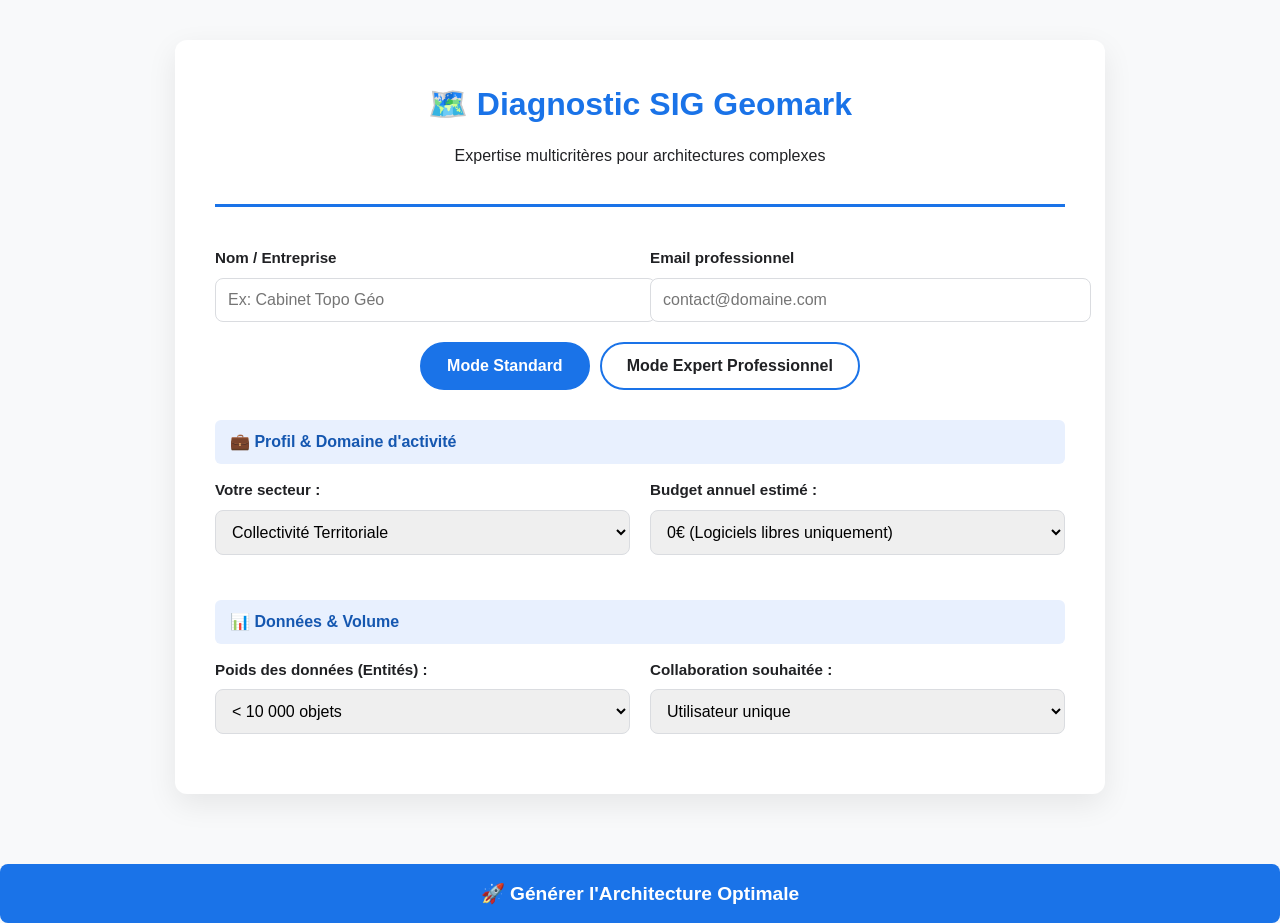
==== index.html @ 730ef2a9 "Refactor imagerie selection fields in index.html" ====
<!DOCTYPE html>
<html lang="fr">
<head>
    <meta charset="UTF-8">
    <meta name="viewport" content="width=device-width, initial-scale=1.0">
    <title>Configurateur SIG Expert — GeomarkSIG</title>
    <style>
        :root {
            --primary: #1a73e8; --primary-dark: #1557b0;
            --secondary: #f39c12; --bg: #f8f9fa;
            --text: #202124; --border: #dadce0;
        }
        body { font-family: 'Segoe UI', Tahoma, sans-serif; background: var(--bg); color: var(--text); line-height: 1.5; margin: 0; }
        .container { max-width: 850px; margin: 40px auto; background: white; padding: 40px; border-radius: 12px; box-shadow: 0 10px 30px rgba(0,0,0,0.08); }
        
        .header { text-align: center; margin-bottom: 40px; border-bottom: 3px solid var(--primary); padding-bottom: 20px; }
        .header h1 { margin: 0; color: var(--primary); font-size: 2rem; }
        
        .section-title { background: #e8f0fe; padding: 10px 15px; border-radius: 6px; color: var(--primary-dark); font-weight: bold; margin: 25px 0 15px 0; display: flex; align-items: center; }
        
        .grid { display: grid; grid-template-columns: 1fr 1fr; gap: 20px; }
        @media (max-width: 600px) { .grid { grid-template-columns: 1fr; } }
        
        .field { margin-bottom: 20px; }
        label { display: block; font-weight: 600; margin-bottom: 8px; font-size: 0.95rem; }
        select, input { width: 100%; padding: 12px; border: 1.5px solid var(--border); border-radius: 8px; font-size: 1rem; transition: border 0.3s; }
        select:focus, input:focus { border-color: var(--primary); outline: none; }
        
        .mode-toggle { display: flex; justify-content: center; gap: 10px; margin-bottom: 30px; }
        .btn-mode { padding: 10px 25px; border: 2px solid var(--primary); border-radius: 30px; cursor: pointer; font-weight: bold; transition: 0.3s; }
        .btn-mode.active { background: var(--primary); color: white; }
        
        .expert-only { display: none; border-left: 4px solid var(--secondary); padding-left: 20px; }
        .expert-only.visible { display: block; animation: fadeIn 0.5s; }
        
        @keyframes fadeIn { from { opacity: 0; transform: translateY(10px); } to { opacity: 1; transform: translateY(0); } }
        
        .btn-submit { width: 100%; padding: 18px; background: var(--primary); color: white; border: none; border-radius: 8px; font-size: 1.2rem; font-weight: bold; cursor: pointer; margin-top: 30px; transition: 0.3s; }
        .btn-submit:hover { background: var(--primary-dark); transform: scale(1.01); }
        
        .help-text { font-size: 0.8rem; color: #70757a; margin-top: 4px; }
    </style>
</head>
<body>

<div class="container">
    <div class="header">
        <h1>🗺️ Diagnostic SIG Geomark</h1>
        <p>Expertise multicritères pour architectures complexes</p>
    </div>

    <form action="resultats.html" method="GET">
        <div class="grid">
            <div class="field">
                <label>Nom / Entreprise</label>
                <input type="text" name="identite" placeholder="Ex: Cabinet Topo Géo" required>
            </div>
            <div class="field">
                <label>Email professionnel</label>
                <input type="email" name="email" placeholder="contact@domaine.com" required>
            </div>
        </div>

        <div class="mode-toggle">
            <div id="btnSimple" class="btn-mode active" onclick="toggleMode('simple')">Mode Standard</div>
            <div id="btnExpert" class="btn-mode" onclick="toggleMode('expert')">Mode Expert Professionnel</div>
        </div>
        <input type="hidden" name="mode" id="inputMode" value="simple">

        <div class="section-title">💼 Profil & Domaine d'activité</div>
        <div class="grid">
            <div class="field">
                <label>Votre secteur :</label>
                <select name="secteur">
                    <option value="collectivite">Collectivité Territoriale</option>
                    <option value="geometre">Géomètre / Topographe </option>
                    <option value="bet">Bureau d'études Environnement / VRD</option>
                    <option value="ong">Humanitaire / Santé / ONG</option>
                    <option value="energie">Énergie / Réseaux</option>
                    <option value="ne_sait_pas">Étudiant / Autre</option>
                </select>
            </div>
            <div class="field">
                <label>Budget annuel estimé :</label>
                <select name="budget">
                    <option value="zero">0€ (Logiciels libres uniquement)</option>
                    <option value="starter_free">Starter (50€ - 500€)</option>
                    <option value="inter_pro">Intermédiaire (1000€ - 5000€)</option>
                    <option value="entreprise">Entreprise / Grand Compte (+10k€)</option>
                </select>
            </div>
        </div>

        <div class="section-title">📊 Données & Volume</div>
        <div class="grid">
            <div class="field">
                <label>Poids des données (Entités) :</label>
                <select name="volume">
                    <option value="leger">< 10 000 objets</option>
                    <option value="moyen">10 000 à 500 000 objets</option>
                    <option value="lourd">Big Data (+ 1 million / LIDAR / Rasters)</option>
                </select>
            </div>
            <div class="field">
                <label>Collaboration souhaitée :</label>
                <select name="collaboration">
                    <option value="solo">Utilisateur unique</option>
                    <option value="multi_2_5">Petite équipe (2-5 éditeurs)</option>
                    <option value="multi_10">Déploiement large (+10 éditeurs simultanés)</option>
                </select>
            </div>
        </div>

        <div id="expertContent" class="expert-only">
            <div class="section-title">⚡ Architecture & Souveraineté (Avancé)</div>
            <div class="grid">
                <div class="field">
                    <label>Architecture SI existante :</label>
                    <select name="si_existant">
                        <option value="aucun">Aucun (On part de zéro)</option>
                        <option value="azure">Cloud Microsoft Azure</option>
                        <option value="aws">Amazon Web Services (AWS)</option>
                        <option value="google">Google Cloud Platform</option>
                        <option value="on_premise">Serveurs Physiques Internes</option>
                    </select>
                </div>
                <div class="field">
                    <label>Exigence Souveraineté :</label>
                    <select name="souverainete">
                        <option value="faible">Standard (Hébergement mondial OK)</option>
                        <option value="haute">Haute (Hébergement France / Europe requis)</option>
                        <option value="critique">Critique (Intranet / Air-gapped)</option>
                    </select>
                </div>
                <div class="field">
                    <label>Diffusion Web souhaitée :</label>
                    <select name="diffusion">
                        <option value="simple">Carte simple </option>
                        <option value="pro_lizmap">Portail Métier complet </option>
                        <option value="esri_builder">Esri Experience Builder / Dashboards</option>
                        <option value="bi_spatial">BI Spatiale </option>
                    </select>
                </div>
                <div class="field">
                    <label>Système de Projection (CRS) :</label>
                    <select name="crs">
                        <option value="wgs84">WGS 84 (Mondial / Web)</option>
                        <option value="lambert93">Lambert 93 (France Métropole)</option>
                        <option value="autre">Autre spécifique</option>
                    </select>
                </div>
            </div>
            <div class="section-title">🛰️ Acquisition Terrain & Imagerie</div>
            <div class="grid">
                <div class="field">
    <label>Source des fonds de plan & imagerie :</label>
    <select name="imagerie">
        <option value="gratuit_local">Gratuit / Local (OSM, image satellite - Non mis à jour)</option>
        <option value="payant_mensuel">Abonnement Mensuel (Flux Premium, Sentinel-2 frais, Planet)</option>
        <option value="achat_precision">Achat Plan de Précision (Cadastre vectoriel, dalles Ortho HD 5cm)</option>
        <option value="drone">Imagerie Drone/Aérienne (Saisie sur mesure, très haute résolution)</option>
    </select>
</div>
                </div>
                <div class="field">
                    <label>Outil de saisie mobile :</label>
                    <select name="terrain">
                        <option value="non">Pas de besoin terrain</option>
                        <option value="kobo">Formulaires socio/éco (KoboCollect)</option>
                        <option value="qfield">SIG Pro Déconnecté (QField)</option>
                        <option value="fieldmaps">Solution Esri (Field Maps)</option>
                    </select>
                </div>
            </div>
        </div>

        <button type="submit" class="btn-submit">🚀 Générer l'Architecture Optimale</button>
    </form>
</div>

<script>
    function toggleMode(mode) {
        const expertContent = document.getElementById('expertContent');
        const inputMode = document.getElementById('inputMode');
        const btnS = document.getElementById('btnSimple');
        const btnE = document.getElementById('btnExpert');

        if (mode === 'expert') {
            expertContent.classList.add('visible');
            inputMode.value = 'expert';
            btnE.classList.add('active');
            btnS.classList.remove('active');
        } else {
            expertContent.classList.remove('visible');
            inputMode.value = 'simple';
            btnS.classList.add('active');
            btnE.classList.remove('active');
        }
    }
</script>
</body>
</html>
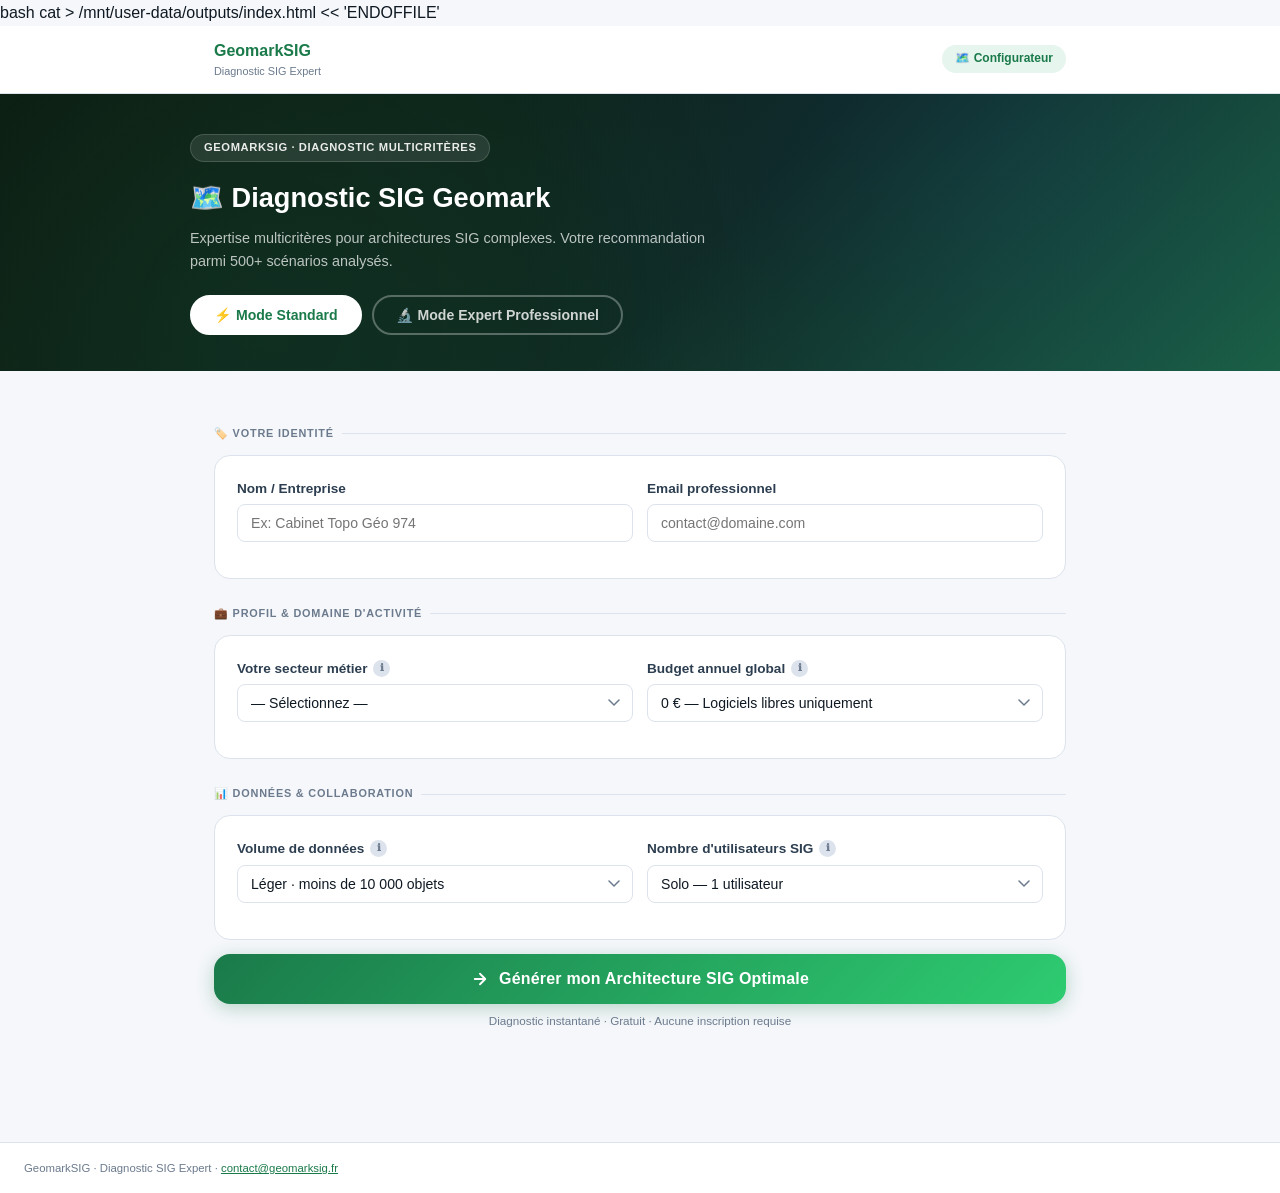
==== commit 0991a5e6: "Add files via upload" ====
--- a/index.html
+++ b/index.html
@@ -1,202 +1,397 @@
-<!DOCTYPE html>
-<html lang="fr">
-<head>
-    <meta charset="UTF-8">
-    <meta name="viewport" content="width=device-width, initial-scale=1.0">
-    <title>Configurateur SIG Expert — GeomarkSIG</title>
-    <style>
-        :root {
-            --primary: #1a73e8; --primary-dark: #1557b0;
-            --secondary: #f39c12; --bg: #f8f9fa;
-            --text: #202124; --border: #dadce0;
-        }
-        body { font-family: 'Segoe UI', Tahoma, sans-serif; background: var(--bg); color: var(--text); line-height: 1.5; margin: 0; }
-        .container { max-width: 850px; margin: 40px auto; background: white; padding: 40px; border-radius: 12px; box-shadow: 0 10px 30px rgba(0,0,0,0.08); }
-        
-        .header { text-align: center; margin-bottom: 40px; border-bottom: 3px solid var(--primary); padding-bottom: 20px; }
-        .header h1 { margin: 0; color: var(--primary); font-size: 2rem; }
-        
-        .section-title { background: #e8f0fe; padding: 10px 15px; border-radius: 6px; color: var(--primary-dark); font-weight: bold; margin: 25px 0 15px 0; display: flex; align-items: center; }
-        
-        .grid { display: grid; grid-template-columns: 1fr 1fr; gap: 20px; }
-        @media (max-width: 600px) { .grid { grid-template-columns: 1fr; } }
-        
-        .field { margin-bottom: 20px; }
-        label { display: block; font-weight: 600; margin-bottom: 8px; font-size: 0.95rem; }
-        select, input { width: 100%; padding: 12px; border: 1.5px solid var(--border); border-radius: 8px; font-size: 1rem; transition: border 0.3s; }
-        select:focus, input:focus { border-color: var(--primary); outline: none; }
-        
-        .mode-toggle { display: flex; justify-content: center; gap: 10px; margin-bottom: 30px; }
-        .btn-mode { padding: 10px 25px; border: 2px solid var(--primary); border-radius: 30px; cursor: pointer; font-weight: bold; transition: 0.3s; }
-        .btn-mode.active { background: var(--primary); color: white; }
-        
-        .expert-only { display: none; border-left: 4px solid var(--secondary); padding-left: 20px; }
-        .expert-only.visible { display: block; animation: fadeIn 0.5s; }
-        
-        @keyframes fadeIn { from { opacity: 0; transform: translateY(10px); } to { opacity: 1; transform: translateY(0); } }
-        
-        .btn-submit { width: 100%; padding: 18px; background: var(--primary); color: white; border: none; border-radius: 8px; font-size: 1.2rem; font-weight: bold; cursor: pointer; margin-top: 30px; transition: 0.3s; }
-        .btn-submit:hover { background: var(--primary-dark); transform: scale(1.01); }
-        
-        .help-text { font-size: 0.8rem; color: #70757a; margin-top: 4px; }
-    </style>
-</head>
-<body>
-
-<div class="container">
-    <div class="header">
-        <h1>🗺️ Diagnostic SIG Geomark</h1>
-        <p>Expertise multicritères pour architectures complexes</p>
-    </div>
-
-    <form action="resultats.html" method="GET">
-        <div class="grid">
-            <div class="field">
-                <label>Nom / Entreprise</label>
-                <input type="text" name="identite" placeholder="Ex: Cabinet Topo Géo" required>
-            </div>
-            <div class="field">
-                <label>Email professionnel</label>
-                <input type="email" name="email" placeholder="contact@domaine.com" required>
-            </div>
-        </div>
-
-        <div class="mode-toggle">
-            <div id="btnSimple" class="btn-mode active" onclick="toggleMode('simple')">Mode Standard</div>
-            <div id="btnExpert" class="btn-mode" onclick="toggleMode('expert')">Mode Expert Professionnel</div>
-        </div>
-        <input type="hidden" name="mode" id="inputMode" value="simple">
-
-        <div class="section-title">💼 Profil & Domaine d'activité</div>
-        <div class="grid">
-            <div class="field">
-                <label>Votre secteur :</label>
-                <select name="secteur">
-                    <option value="collectivite">Collectivité Territoriale</option>
-                    <option value="geometre">Géomètre / Topographe </option>
-                    <option value="bet">Bureau d'études Environnement / VRD</option>
-                    <option value="ong">Humanitaire / Santé / ONG</option>
-                    <option value="energie">Énergie / Réseaux</option>
-                    <option value="ne_sait_pas">Étudiant / Autre</option>
-                </select>
-            </div>
-            <div class="field">
-                <label>Budget annuel estimé :</label>
-                <select name="budget">
-                    <option value="zero">0€ (Logiciels libres uniquement)</option>
-                    <option value="starter_free">Starter (50€ - 500€)</option>
-                    <option value="inter_pro">Intermédiaire (1000€ - 5000€)</option>
-                    <option value="entreprise">Entreprise / Grand Compte (+10k€)</option>
-                </select>
-            </div>
-        </div>
-
-        <div class="section-title">📊 Données & Volume</div>
-        <div class="grid">
-            <div class="field">
-                <label>Poids des données (Entités) :</label>
-                <select name="volume">
-                    <option value="leger">< 10 000 objets</option>
-                    <option value="moyen">10 000 à 500 000 objets</option>
-                    <option value="lourd">Big Data (+ 1 million / LIDAR / Rasters)</option>
-                </select>
-            </div>
-            <div class="field">
-                <label>Collaboration souhaitée :</label>
-                <select name="collaboration">
-                    <option value="solo">Utilisateur unique</option>
-                    <option value="multi_2_5">Petite équipe (2-5 éditeurs)</option>
-                    <option value="multi_10">Déploiement large (+10 éditeurs simultanés)</option>
-                </select>
-            </div>
-        </div>
-
-        <div id="expertContent" class="expert-only">
-            <div class="section-title">⚡ Architecture & Souveraineté (Avancé)</div>
-            <div class="grid">
-                <div class="field">
-                    <label>Architecture SI existante :</label>
-                    <select name="si_existant">
-                        <option value="aucun">Aucun (On part de zéro)</option>
-                        <option value="azure">Cloud Microsoft Azure</option>
-                        <option value="aws">Amazon Web Services (AWS)</option>
-                        <option value="google">Google Cloud Platform</option>
-                        <option value="on_premise">Serveurs Physiques Internes</option>
-                    </select>
-                </div>
-                <div class="field">
-                    <label>Exigence Souveraineté :</label>
-                    <select name="souverainete">
-                        <option value="faible">Standard (Hébergement mondial OK)</option>
-                        <option value="haute">Haute (Hébergement France / Europe requis)</option>
-                        <option value="critique">Critique (Intranet / Air-gapped)</option>
-                    </select>
-                </div>
-                <div class="field">
-                    <label>Diffusion Web souhaitée :</label>
-                    <select name="diffusion">
-                        <option value="simple">Carte simple </option>
-                        <option value="pro_lizmap">Portail Métier complet </option>
-                        <option value="esri_builder">Esri Experience Builder / Dashboards</option>
-                        <option value="bi_spatial">BI Spatiale </option>
-                    </select>
-                </div>
-                <div class="field">
-                    <label>Système de Projection (CRS) :</label>
-                    <select name="crs">
-                        <option value="wgs84">WGS 84 (Mondial / Web)</option>
-                        <option value="lambert93">Lambert 93 (France Métropole)</option>
-                        <option value="autre">Autre spécifique</option>
-                    </select>
-                </div>
-            </div>
-            <div class="section-title">🛰️ Acquisition Terrain & Imagerie</div>
-            <div class="grid">
-                <div class="field">
-    <label>Source des fonds de plan & imagerie :</label>
-    <select name="imagerie">
-        <option value="gratuit_local">Gratuit / Local (OSM, image satellite - Non mis à jour)</option>
-        <option value="payant_mensuel">Abonnement Mensuel (Flux Premium, Sentinel-2 frais, Planet)</option>
-        <option value="achat_precision">Achat Plan de Précision (Cadastre vectoriel, dalles Ortho HD 5cm)</option>
-        <option value="drone">Imagerie Drone/Aérienne (Saisie sur mesure, très haute résolution)</option>
-    </select>
-</div>
-                </div>
-                <div class="field">
-                    <label>Outil de saisie mobile :</label>
-                    <select name="terrain">
-                        <option value="non">Pas de besoin terrain</option>
-                        <option value="kobo">Formulaires socio/éco (KoboCollect)</option>
-                        <option value="qfield">SIG Pro Déconnecté (QField)</option>
-                        <option value="fieldmaps">Solution Esri (Field Maps)</option>
-                    </select>
-                </div>
-            </div>
-        </div>
-
-        <button type="submit" class="btn-submit">🚀 Générer l'Architecture Optimale</button>
-    </form>
-</div>
-
-<script>
-    function toggleMode(mode) {
-        const expertContent = document.getElementById('expertContent');
-        const inputMode = document.getElementById('inputMode');
-        const btnS = document.getElementById('btnSimple');
-        const btnE = document.getElementById('btnExpert');
-
-        if (mode === 'expert') {
-            expertContent.classList.add('visible');
-            inputMode.value = 'expert';
-            btnE.classList.add('active');
-            btnS.classList.remove('active');
-        } else {
-            expertContent.classList.remove('visible');
-            inputMode.value = 'simple';
-            btnS.classList.add('active');
-            btnE.classList.remove('active');
-        }
-    }
-</script>
-</body>
-</html>
+bash
+
+cat > /mnt/user-data/outputs/index.html << 'ENDOFFILE'
+<!DOCTYPE html>
+<html lang="fr">
+<head>
+<meta charset="UTF-8">
+<meta name="viewport" content="width=device-width, initial-scale=1.0">
+<title>Diagnostic SIG Expert — GeomarkSIG</title>
+<link href="https://fonts.googleapis.com/css2?family=DM+Sans:opsz,wght@9..40,400;9..40,500;9..40,600;9..40,700&family=DM+Mono:wght@400;500&display=swap" rel="stylesheet">
+<style>
+:root{
+  --ink:#0f1923;--ink2:#2c3e50;--muted:#6b7a8d;--border:#dde3ec;--surface:#f5f7fa;--white:#fff;
+  --green:#1a7a4a;--green-l:#e6f5ee;--green-d:#15643d;
+  --blue:#1a56e8;--blue-l:#e8effd;
+  --amber:#c9720c;--amber-l:#fef3e2;
+  --r:10px;--r2:16px;
+}
+*{box-sizing:border-box;margin:0;padding:0}
+body{font-family:'DM Sans',sans-serif;background:var(--surface);color:var(--ink);line-height:1.6}
+.page-header{background:var(--white);border-bottom:1px solid var(--border);position:sticky;top:0;z-index:200}
+.header-inner{max-width:900px;margin:auto;display:flex;align-items:center;justify-content:space-between;padding:12px 24px}
+.logo-area{display:flex;align-items:center;gap:10px}
+.logo-area img{height:38px;border-radius:6px}
+.logo-text{font-weight:700;font-size:1rem;color:var(--green)}
+.logo-sub{font-size:.68rem;color:var(--muted);display:block}
+.hero{background:linear-gradient(135deg,#0c1a10 0%,#0f2820 55%,#1a6040 100%);color:#fff;padding:40px 24px 36px;position:relative;overflow:hidden}
+.hero::before{content:'';position:absolute;inset:0;background-image:radial-gradient(circle at 20% 80%,rgba(26,122,74,.15) 0%,transparent 50%),radial-gradient(circle at 80% 20%,rgba(26,86,232,.1) 0%,transparent 50%)}
+.hero-inner{max-width:900px;margin:auto;position:relative}
+.hero-tag{display:inline-block;background:rgba(255,255,255,.1);border:1px solid rgba(255,255,255,.15);color:rgba(255,255,255,.9);font-size:.7rem;font-weight:600;letter-spacing:.6px;text-transform:uppercase;padding:4px 13px;border-radius:20px;margin-bottom:14px}
+.hero h1{font-size:1.7rem;font-weight:700;margin-bottom:8px}
+.hero-sub{font-size:.9rem;opacity:.72;max-width:540px;line-height:1.6}
+.mode-row{display:flex;gap:10px;margin-top:22px;flex-wrap:wrap}
+.mode-btn{padding:10px 22px;border-radius:30px;border:2px solid rgba(255,255,255,.3);color:rgba(255,255,255,.8);background:transparent;cursor:pointer;font-size:.88rem;font-weight:600;font-family:'DM Sans',sans-serif;transition:all .2s}
+.mode-btn.active{background:var(--white);color:var(--green);border-color:var(--white)}
+.mode-btn:not(.active):hover{border-color:rgba(255,255,255,.7);color:#fff}
+.wrap{max-width:900px;margin:0 auto;padding:28px 24px 80px}
+.slabel{font-size:.68rem;font-weight:700;text-transform:uppercase;letter-spacing:.8px;color:var(--muted);margin-bottom:12px;margin-top:26px;display:flex;align-items:center;gap:8px}
+.slabel::after{content:'';flex:1;height:1px;background:var(--border)}
+.card{background:var(--white);border:1.5px solid var(--border);border-radius:var(--r2);padding:22px;margin-bottom:14px}
+.card.expert-card{border-color:#f0c070}
+.field{margin-bottom:14px}
+.field:last-child{margin-bottom:0}
+.field label{display:flex;align-items:center;gap:6px;font-size:.85rem;font-weight:600;color:var(--ink2);margin-bottom:5px}
+.field input,.field select{width:100%;padding:10px 13px;border:1.5px solid var(--border);border-radius:8px;font-size:.88rem;color:var(--ink);background:var(--white);transition:border-color .2s;font-family:'DM Sans',sans-serif;appearance:none;-webkit-appearance:none}
+.field select{background-image:url("data:image/svg+xml,%3Csvg xmlns='http://www.w3.org/2000/svg' width='12' height='8'%3E%3Cpath d='M1 1l5 5 5-5' stroke='%236b7a8d' stroke-width='1.5' fill='none' stroke-linecap='round'/%3E%3C/svg%3E");background-repeat:no-repeat;background-position:right 12px center;padding-right:34px}
+.field input:focus,.field select:focus{outline:none;border-color:var(--green);box-shadow:0 0 0 3px rgba(26,122,74,.1)}
+.grid2{display:grid;grid-template-columns:1fr 1fr;gap:14px}
+@media(max-width:600px){.grid2{grid-template-columns:1fr}}
+
+/* Tooltip */
+.tip{display:inline-flex;align-items:center;justify-content:center;width:17px;height:17px;border-radius:50%;background:var(--border);color:var(--muted);font-size:.65rem;font-weight:700;cursor:help;flex-shrink:0;position:relative}
+.tip:hover .tip-box,.tip:focus .tip-box{display:block}
+.tip-box{display:none;position:absolute;left:50%;transform:translateX(-50%);bottom:calc(100% + 8px);background:var(--ink);color:#fff;font-size:.73rem;font-weight:400;line-height:1.5;padding:9px 13px;border-radius:8px;width:250px;z-index:500;white-space:normal;text-align:left;pointer-events:none;box-shadow:0 4px 16px rgba(0,0,0,.25)}
+.tip-box::after{content:'';position:absolute;top:100%;left:50%;transform:translateX(-50%);border:5px solid transparent;border-top-color:var(--ink)}
+
+/* Expert zone */
+.expert-zone{display:none}
+.expert-zone.visible{display:block;animation:fadeIn .35s ease}
+@keyframes fadeIn{from{opacity:0;transform:translateY(8px)}to{opacity:1;transform:translateY(0)}}
+.expert-badge{background:var(--amber-l);border:1px solid #f0c070;border-radius:8px;padding:9px 13px;font-size:.78rem;color:#8a5400;margin-bottom:14px;display:flex;align-items:center;gap:8px;line-height:1.5}
+
+/* Suite hint */
+.suite-hint{display:none;border-radius:8px;padding:9px 13px;font-size:.78rem;margin-top:10px;line-height:1.55}
+.suite-hint.show{display:flex;gap:8px;align-items:flex-start}
+
+/* Terrain note */
+.terrain-note{display:none;background:var(--green-l);border:1px solid #82e0aa;border-radius:8px;padding:8px 12px;font-size:.76rem;color:var(--green);margin-top:8px;line-height:1.5}
+.terrain-note.show{display:block}
+
+/* Submit */
+.btn-submit{width:100%;padding:16px;margin-top:6px;background:linear-gradient(135deg,var(--green) 0%,#2ecc71 100%);color:#fff;border:none;border-radius:var(--r2);font-family:'DM Sans',sans-serif;font-size:1rem;font-weight:700;cursor:pointer;transition:opacity .2s,transform .1s;display:flex;align-items:center;justify-content:center;gap:10px;box-shadow:0 4px 18px rgba(26,122,74,.28);letter-spacing:.2px}
+.btn-submit:hover{opacity:.92}
+.btn-submit:active{transform:scale(.99)}
+.submit-note{text-align:center;font-size:.73rem;color:var(--muted);margin-top:8px}
+.page-footer{border-top:1px solid var(--border);padding:16px 24px;display:flex;align-items:center;justify-content:space-between;flex-wrap:wrap;gap:12px;background:var(--white);margin-top:32px}
+.footer-right img{height:30px;opacity:.5}
+.footer-note{font-size:.71rem;color:var(--muted)}
+@media(max-width:640px){.hero h1{font-size:1.3rem}.mode-row{flex-direction:column}}
+</style>
+</head>
+<body>
+
+<header class="page-header">
+  <div class="header-inner">
+    <div class="logo-area">
+      <img src="img/Gemini_Generated_Image_d7fwz8d7fwz8d7fw.png" alt="GeomarkSIG" onerror="this.style.display='none';document.getElementById('lf').style.display='block'">
+      <div>
+        <span class="logo-text" id="lf" style="display:none">GeomarkSIG</span>
+        <span class="logo-sub">Diagnostic SIG Expert</span>
+      </div>
+    </div>
+    <div style="background:var(--green-l);color:var(--green);padding:4px 13px;border-radius:20px;font-size:.75rem;font-weight:600">🗺️ Configurateur</div>
+  </div>
+</header>
+
+<section class="hero">
+  <div class="hero-inner">
+    <div class="hero-tag">GeomarkSIG · Diagnostic multicritères</div>
+    <h1>🗺️ Diagnostic SIG Geomark</h1>
+    <p class="hero-sub">Expertise multicritères pour architectures SIG complexes. Votre recommandation parmi 500+ scénarios analysés.</p>
+    <div class="mode-row">
+      <button type="button" class="mode-btn active" id="btnSimple" onclick="toggleMode('simple')">⚡ Mode Standard</button>
+      <button type="button" class="mode-btn" id="btnExpert" onclick="toggleMode('expert')">🔬 Mode Expert Professionnel</button>
+    </div>
+  </div>
+</section>
+
+<div class="wrap">
+<form action="resultats.html" method="GET">
+<input type="hidden" name="mode" id="inputMode" value="simple">
+
+<div class="slabel">🏷️ Votre identité</div>
+<div class="card">
+  <div class="grid2">
+    <div class="field">
+      <label>Nom / Entreprise</label>
+      <input type="text" name="identite" placeholder="Ex: Cabinet Topo Géo 974" required>
+    </div>
+    <div class="field">
+      <label>Email professionnel</label>
+      <input type="email" name="email" placeholder="contact@domaine.com">
+    </div>
+  </div>
+</div>
+
+<div class="slabel">💼 Profil & Domaine d'activité</div>
+<div class="card">
+  <div class="grid2">
+    <div class="field">
+      <label>Votre secteur métier
+        <span class="tip" tabindex="0">ℹ<span class="tip-box">Votre domaine oriente directement le logiciel SIG, les formats de données et les outils terrain recommandés. Le secteur "Géomètre" active AutoCAD dans les suggestions.</span></span>
+      </label>
+      <select name="secteur" id="secteurSel" onchange="onSecteurChange()">
+        <option value="">— Sélectionnez —</option>
+        <optgroup label="🏛️ Secteur public">
+          <option value="collectivite">Collectivité Territoriale (mairie, département, région)</option>
+          <option value="etat">État / Établissement public (IGN, ONF, agences)</option>
+        </optgroup>
+        <optgroup label="📐 Géomètre & DAO">
+          <option value="geometre">Géomètre-Expert / Topographe</option>
+          <option value="btp">BTP / Infrastructures / VRD</option>
+        </optgroup>
+        <optgroup label="🌿 Environnement & Agriculture">
+          <option value="bet_env">Bureau d'Études Environnement / Écologie</option>
+          <option value="agriculture">Agriculture / Agronomie / Viticulture</option>
+        </optgroup>
+        <optgroup label="⚡ Énergie & Réseaux">
+          <option value="energie">Énergie / Réseaux (ENEDIS, télécom, eau)</option>
+          <option value="transport">Transport / Mobilité / Logistique</option>
+        </optgroup>
+        <optgroup label="🏢 Secteur privé">
+          <option value="bet">Bureau d'Études Technique / Conseil</option>
+          <option value="immobilier">Immobilier / Foncier / Promotion</option>
+          <option value="geomarketing">Géomarketing / Commerce / Retail</option>
+        </optgroup>
+        <optgroup label="🤝 Humanitaire & Santé">
+          <option value="ong">Humanitaire / ONG / Santé publique</option>
+        </optgroup>
+        <optgroup label="❓ Autre">
+          <option value="etudiant">Étudiant / Formation / Recherche</option>
+          <option value="ne_sait_pas">Je ne sais pas / Autre domaine</option>
+        </optgroup>
+      </select>
+    </div>
+    <div class="field">
+      <label>Budget annuel global
+        <span class="tip" tabindex="0">ℹ<span class="tip-box">Logiciels + hébergement + abonnements cloud. Hors prestation de service, formation et matériel terrain. "Je ne sais pas" oriente vers les solutions open source.</span></span>
+      </label>
+      <select name="budget">
+        <option value="zero">0 € — Logiciels libres uniquement</option>
+        <option value="starter_free">Starter · 50 – 500 €/an</option>
+        <option value="inter_pro">Intermédiaire · 1 000 – 5 000 €/an</option>
+        <option value="entreprise">Entreprise · +10 000 €/an</option>
+        <option value="nsp">Je ne sais pas</option>
+      </select>
+    </div>
+  </div>
+</div>
+
+<div class="slabel">📊 Données & Collaboration</div>
+<div class="card">
+  <div class="grid2">
+    <div class="field">
+      <label>Volume de données
+        <span class="tip" tabindex="0">ℹ<span class="tip-box">Nombre d'objets géographiques (points, lignes, polygones). Moins de 10 000 → GeoPackage suffit. Plus d'1 million → PostGIS obligatoire.</span></span>
+      </label>
+      <select name="volume">
+        <option value="leger">Léger · moins de 10 000 objets</option>
+        <option value="moyen">Moyen · 10 000 à 500 000 objets</option>
+        <option value="lourd">Lourd · +1 million / LiDAR / Rasters HD</option>
+        <option value="nsp">Je ne sais pas</option>
+      </select>
+    </div>
+    <div class="field">
+      <label>Nombre d'utilisateurs SIG
+        <span class="tip" tabindex="0">ℹ<span class="tip-box">Personnes qui éditent ou consultent les données SIG. Impact sur le dimensionnement serveur et le prix des licences multi-utilisateurs ArcGIS.</span></span>
+      </label>
+      <select name="collaboration">
+        <option value="solo">Solo — 1 utilisateur</option>
+        <option value="multi_2_5">Petite équipe — 2 à 5 éditeurs</option>
+        <option value="multi_10">Large déploiement — +10 éditeurs simultanés</option>
+        <option value="nsp">Je ne sais pas</option>
+      </select>
+    </div>
+  </div>
+</div>
+
+<!-- ─── ZONE EXPERT ─── -->
+<div class="expert-zone" id="expertZone">
+  <div class="expert-badge">🔬 Paramètres avancés — ces réponses affinent votre architecture parmi 500+ scénarios. Laissez "Je ne sais pas" si vous n'êtes pas sûr.</div>
+
+  <div class="slabel">🖥️ Architecture SI existante</div>
+  <div class="card expert-card">
+    <div class="field">
+      <label>Votre infrastructure ou cloud actuel
+        <span class="tip" tabindex="0">ℹ<span class="tip-box">Si vous avez déjà Azure, AWS ou Apple iCloud, le SIG s'y intégrera pour réduire coûts et complexité. "Je ne sais pas" = architecture from scratch recommandée.</span></span>
+      </label>
+      <select name="si_existant" id="siSel" onchange="onSiChange()">
+        <option value="aucun">Aucun — On part de zéro</option>
+        <optgroup label="☁️ Microsoft">
+          <option value="azure">Microsoft Azure (VM, SQL Server, Active Directory)</option>
+          <option value="m365">Microsoft 365 / Office 365 (Teams, SharePoint)</option>
+        </optgroup>
+        <optgroup label="🟠 Amazon">
+          <option value="aws">Amazon Web Services · AWS (EC2, S3, RDS)</option>
+        </optgroup>
+        <optgroup label="🔵 Google">
+          <option value="google">Google Cloud Platform · GCP (BigQuery, Maps API)</option>
+          <option value="google_workspace">Google Workspace (Gmail, Drive, Meet)</option>
+        </optgroup>
+        <optgroup label="🍎 Apple">
+          <option value="apple_icloud">Apple iCloud / Apple Business Essentials</option>
+        </optgroup>
+        <optgroup label="🏠 Physique">
+          <option value="on_premise">Serveurs physiques internes (On-Premise)</option>
+        </optgroup>
+        <optgroup label="📐 Outils métier déjà licenciés">
+          <option value="autocad_si">AutoCAD / Autodesk (déjà licencié)</option>
+          <option value="arcgis_si">ArcGIS / Esri (déjà licencié)</option>
+        </optgroup>
+        <optgroup label="☁️ Cloud souverain / Autre">
+          <option value="cloud_tier">Cloud souverain (OVH, Scaleway, Hetzner…)</option>
+          <option value="bureautique_cloud">Bureautique Cloud + forte conso data (+90 jours)</option>
+          <option value="nsp_si">Je ne sais pas</option>
+        </optgroup>
+      </select>
+      <div class="suite-hint" id="suiteHint"></div>
+    </div>
+  </div>
+
+  <div class="slabel">🔒 Souveraineté & Projection</div>
+  <div class="card expert-card">
+    <div class="grid2">
+      <div class="field">
+        <label>Exigence de souveraineté
+          <span class="tip" tabindex="0">ℹ<span class="tip-box">Détermine où vos fichiers SIG sont physiquement stockés. Pour les collectivités et données sensibles, l'hébergement France est souvent légalement obligatoire (RGPD, RGS, référentiel SecNumCloud).</span></span>
+        </label>
+        <select name="souverainete">
+          <option value="faible">Standard — Hébergement mondial accepté</option>
+          <option value="haute">Haute — France / Europe requis (RGPD)</option>
+          <option value="critique">Critique — Intranet / Air-gapped (défense, secret)</option>
+          <option value="nsp">Je ne sais pas</option>
+        </select>
+      </div>
+      <div class="field">
+        <label>Système de Projection (CRS)
+          <span class="tip" tabindex="0">ℹ<span class="tip-box">RGR92 est le référentiel légal de La Réunion (EPSG:2975). Lambert 93 pour la France métropole. WGS84 pour le GPS et les cartes web. Ce choix évite des erreurs d'affichage décalé.</span></span>
+        </label>
+        <select name="crs">
+          <option value="wgs84">WGS 84 — Mondial / Web / GPS</option>
+          <option value="lambert93">Lambert 93 — France Métropole</option>
+          <option value="rgr92">RGR92 / UTM-40S — La Réunion</option>
+          <option value="autre">Autre (DOM-TOM, international, local)</option>
+          <option value="nsp">Je ne sais pas</option>
+        </select>
+      </div>
+    </div>
+  </div>
+
+  <div class="slabel">🌐 Diffusion Web & Portail</div>
+  <div class="card expert-card">
+    <div class="field">
+      <label>Que souhaitez-vous faire avec vos cartes ?
+        <span class="tip" tabindex="0">ℹ<span class="tip-box">"En interne" = pas de portail web nécessaire. "Portail métier" = Lizmap ou GeoServer avec formulaires d'édition. "Grand public" = open data, atlas territorial consultable par tous.</span></span>
+      </label>
+      <select name="diffusion">
+        <option value="interne">🔒 En interne — Pas de partage externe</option>
+        <option value="simple_web">🔗 Partage simple — Un lien carte (lecture seule)</option>
+        <option value="collaboratif">✏️ Collaboratif — Partage + édition en équipe</option>
+        <option value="portail_metier">⚙️ Portail métier — Application web + formulaires métier</option>
+        <option value="grand_public">🌍 Grand public — Open data, atlas territorial</option>
+        <option value="nsp">Je ne sais pas</option>
+      </select>
+    </div>
+  </div>
+
+  <div class="slabel">🛰️ Terrain & Imagerie</div>
+  <div class="card expert-card">
+    <div class="grid2">
+      <div class="field">
+        <label>Source des fonds de plan & imagerie
+          <span class="tip" tabindex="0">ℹ<span class="tip-box">OSM gratuit mais non mis à jour sur commande. Sentinel-2 (ESA) est gratuit pour la télédétection. Le drone vous donne une précision centimétrique sur votre zone.</span></span>
+        </label>
+        <select name="imagerie">
+          <option value="gratuit_local">Gratuit / OSM (flux standards, actualisés par la communauté)</option>
+          <option value="payant_mensuel">Abonnement mensuel (Sentinel-2 ESA, Planet, flux premium)</option>
+          <option value="achat_precision">Achat précision (Ortho HD 5 cm, Cadastre IGN vectoriel)</option>
+          <option value="drone">Drone / Aérien (sur mesure, précision centimétrique)</option>
+          <option value="nsp">Je ne sais pas</option>
+        </select>
+      </div>
+      <div class="field">
+        <label>Outil de saisie terrain mobile
+          <span class="tip" tabindex="0">ℹ<span class="tip-box">QField : synchronise vos projets QGIS (GPS décimétrique). KoboCollect : standard humanitaire pour enquêtes socio-économiques offline. Field Maps : intégré ArcGIS Online.</span></span>
+        </label>
+        <select name="terrain" id="terrainSel" onchange="onTerrainChange()">
+          <option value="non">Pas de besoin terrain mobile</option>
+          <option value="qfield">QField / Mergin Maps — SIG pro hors-ligne (QGIS)</option>
+          <option value="kobo">KoboCollect / ODK — Enquêtes & formulaires socio-éco</option>
+          <option value="fieldmaps">ArcGIS Field Maps — Solution Esri terrain</option>
+          <option value="nsp">Je ne sais pas</option>
+        </select>
+        <div class="terrain-note" id="terrainNote"></div>
+      </div>
+    </div>
+  </div>
+</div>
+
+<button type="submit" class="btn-submit">
+  <svg width="18" height="18" viewBox="0 0 24 24" fill="none" stroke="currentColor" stroke-width="2.5" stroke-linecap="round" stroke-linejoin="round"><path d="M5 12h14M12 5l7 7-7 7"/></svg>
+  Générer mon Architecture SIG Optimale
+</button>
+<p class="submit-note">Diagnostic instantané · Gratuit · Aucune inscription requise</p>
+</form>
+</div>
+
+<footer class="page-footer">
+  <div class="footer-note">GeomarkSIG · Diagnostic SIG Expert · <a href="mailto:contact@geomarksig.fr" style="color:var(--green)">contact@geomarksig.fr</a></div>
+  <div class="footer-right"><img src="img/Gemini_Generated_Image_109d2i109d2i109d.png" alt="GeomarkSIG" onerror="this.style.display='none'"></div>
+</footer>
+
+<script>
+function toggleMode(m){
+  const z=document.getElementById('expertZone'),i=document.getElementById('inputMode');
+  const bs=document.getElementById('btnSimple'),be=document.getElementById('btnExpert');
+  if(m==='expert'){z.classList.add('visible');i.value='expert';be.classList.add('active');bs.classList.remove('active');}
+  else{z.classList.remove('visible');i.value='simple';bs.classList.add('active');be.classList.remove('active');}
+}
+
+const SUITE_HINTS={
+  azure:{bg:'#e8effd',col:'#1a3a8a',msg:'☁️ <strong>Azure détecté</strong> — ArcGIS Enterprise s\'intègre nativement avec Azure AD. Recommandé : Azure France Central + Experience Builder + ArcGIS Online.'},
+  m365:{bg:'#e8effd',col:'#1a3a8a',msg:'📧 <strong>Microsoft 365 détecté</strong> — Intégration possible dans Teams/SharePoint via ArcGIS for Microsoft 365 ou Power BI Maps Spatial.'},
+  aws:{bg:'#fef3e2',col:'#7a3a00',msg:'🟠 <strong>AWS détecté</strong> — RDS PostGIS sur AWS + GeoServer EC2 recommandés. Supabase est une alternative managée compatible AWS moins coûteuse.'},
+  google:{bg:'#e8f0fe',col:'#1a4080',msg:'🔵 <strong>Google Cloud détecté</strong> — Google Maps Platform pour les flux cartographiques. BigQuery GIS pour analyses spatiales à grande échelle.'},
+  google_workspace:{bg:'#e8f0fe',col:'#1a4080',msg:'📅 <strong>Google Workspace détecté</strong> — Felt s\'exporte en lien Google-compatible. Data Studio (Looker) pour la BI spatiale connectée à PostGIS.'},
+  apple_icloud:{bg:'#f5f5f7',col:'#444',msg:'🍎 <strong>Apple / iCloud détecté</strong> — QGIS est natif macOS. QField iOS pour le terrain. GeoPackage stocké sur iCloud Drive pour le partage entre appareils Apple.'},
+  on_premise:{bg:'#e6f5ee',col:'#1a5a3a',msg:'🏠 <strong>Infrastructure locale détectée</strong> — PostGIS + GeoServer sur serveur interne. Zéro cloud, données sur site, zéro coût récurrent.'},
+  autocad_si:{bg:'#f5eef8',col:'#5a1a7a',msg:'📐 <strong>AutoCAD / Autodesk déjà licencié</strong> — Exploitez vos licences : AutoCAD Map 3D pour le pont DAO-SIG. QGIS lit aussi les DWG via plugin.'},
+  arcgis_si:{bg:'#e8effd',col:'#1a3a8a',msg:'🗺️ <strong>Licences ArcGIS existantes</strong> — Suite complète : ArcGIS Pro + ArcGIS Online + Field Maps + Experience Builder. Pas besoin de changer d\'écosystème.'},
+  cloud_tier:{bg:'#e6f5ee',col:'#1a5a3a',msg:'🇫🇷 <strong>Cloud souverain détecté</strong> — OVHcloud, Scaleway ou Hetzner : excellents pour le RGPD. PostGIS + Lizmap ou GeoServer s\'y déploient en Docker en moins d\'1h.'},
+  bureautique_cloud:{bg:'#fef3e2',col:'#8a4a00',msg:'📆 <strong>Forte consommation data (+90 jours)</strong> — Prévoir un stockage objet dédié (S3 / OVH Object Storage) pour vos rasters. Plan cloud payant conseillé dès 100 Go.'},
+};
+
+function onSiChange(){
+  const v=document.getElementById('siSel').value;
+  const h=document.getElementById('suiteHint');
+  const d=SUITE_HINTS[v];
+  if(d){h.style.background=d.bg;h.style.color=d.col;h.style.border='1px solid '+d.col+'44';h.innerHTML=d.msg;h.classList.add('show');}
+  else{h.classList.remove('show');}
+}
+
+const TERRAIN_NOTES={
+  qfield:'🟢 <strong>QField</strong> synchronise directement vos projets QGIS via QFieldCloud. Compatible Android & iOS. GPS centimétrique possible avec antenne externe.',
+  kobo:'📋 <strong>KoboCollect / ODK</strong> : idéal pour enquêtes socio-économiques, recensements et formulaires complexes hors-ligne. Standard des ONG (UNHCR, MSF, Croix-Rouge). Analyses statistiques intégrées.',
+  fieldmaps:'🔵 <strong>ArcGIS Field Maps</strong> : nécessite un abonnement ArcGIS Online (à partir de 500€/an). Intégration native avec tous les outils Esri. Collecte + édition en temps réel.',
+};
+function onTerrainChange(){
+  const v=document.getElementById('terrainSel').value;
+  const n=document.getElementById('terrainNote');
+  if(TERRAIN_NOTES[v]){n.innerHTML=TERRAIN_NOTES[v];n.classList.add('show');}
+  else{n.classList.remove('show');}
+}
+
+function onSecteurChange(){
+  // Si géomètre → activer mode expert automatiquement
+  const v=document.getElementById('secteurSel').value;
+  if(v==='geometre'||v==='btp'){
+    document.getElementById('expertZone').classList.add('visible');
+    document.getElementById('inputMode').value='expert';
+    document.getElementById('btnExpert').classList.add('active');
+    document.getElementById('btnSimple').classList.remove('active');
+  }
+}
+</script>
+</body>
+</html>
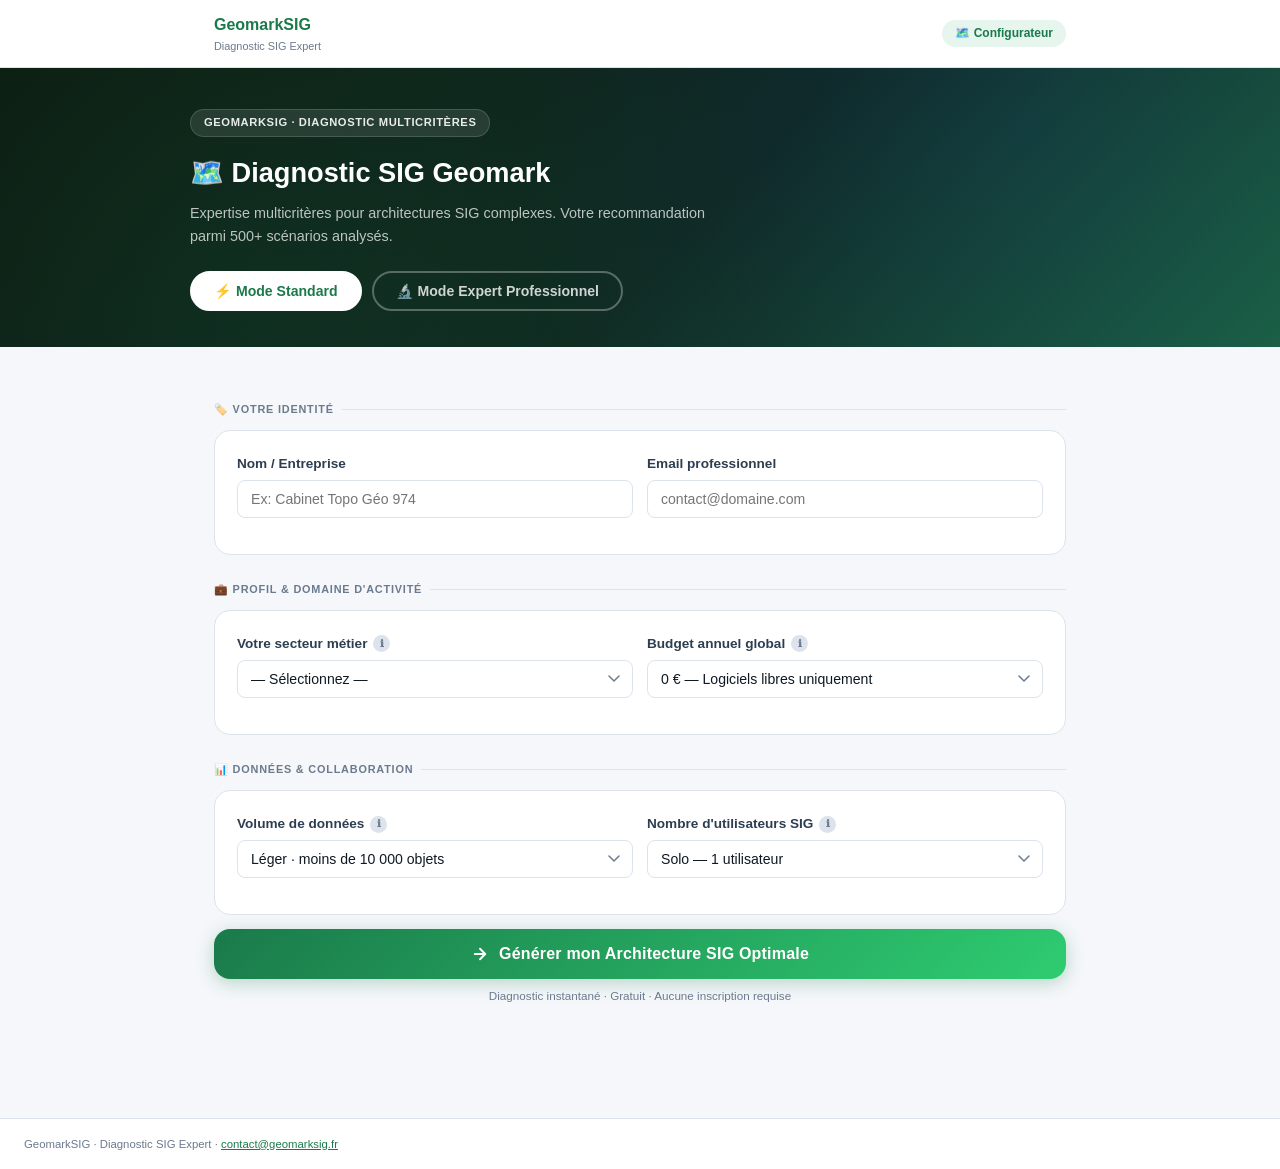
==== commit 036992e6: "Add files via upload" ====
--- a/index.html
+++ b/index.html
@@ -1,397 +1,394 @@
-bash
-
-cat > /mnt/user-data/outputs/index.html << 'ENDOFFILE'
-<!DOCTYPE html>
-<html lang="fr">
-<head>
-<meta charset="UTF-8">
-<meta name="viewport" content="width=device-width, initial-scale=1.0">
-<title>Diagnostic SIG Expert — GeomarkSIG</title>
-<link href="https://fonts.googleapis.com/css2?family=DM+Sans:opsz,wght@9..40,400;9..40,500;9..40,600;9..40,700&family=DM+Mono:wght@400;500&display=swap" rel="stylesheet">
-<style>
-:root{
-  --ink:#0f1923;--ink2:#2c3e50;--muted:#6b7a8d;--border:#dde3ec;--surface:#f5f7fa;--white:#fff;
-  --green:#1a7a4a;--green-l:#e6f5ee;--green-d:#15643d;
-  --blue:#1a56e8;--blue-l:#e8effd;
-  --amber:#c9720c;--amber-l:#fef3e2;
-  --r:10px;--r2:16px;
-}
-*{box-sizing:border-box;margin:0;padding:0}
-body{font-family:'DM Sans',sans-serif;background:var(--surface);color:var(--ink);line-height:1.6}
-.page-header{background:var(--white);border-bottom:1px solid var(--border);position:sticky;top:0;z-index:200}
-.header-inner{max-width:900px;margin:auto;display:flex;align-items:center;justify-content:space-between;padding:12px 24px}
-.logo-area{display:flex;align-items:center;gap:10px}
-.logo-area img{height:38px;border-radius:6px}
-.logo-text{font-weight:700;font-size:1rem;color:var(--green)}
-.logo-sub{font-size:.68rem;color:var(--muted);display:block}
-.hero{background:linear-gradient(135deg,#0c1a10 0%,#0f2820 55%,#1a6040 100%);color:#fff;padding:40px 24px 36px;position:relative;overflow:hidden}
-.hero::before{content:'';position:absolute;inset:0;background-image:radial-gradient(circle at 20% 80%,rgba(26,122,74,.15) 0%,transparent 50%),radial-gradient(circle at 80% 20%,rgba(26,86,232,.1) 0%,transparent 50%)}
-.hero-inner{max-width:900px;margin:auto;position:relative}
-.hero-tag{display:inline-block;background:rgba(255,255,255,.1);border:1px solid rgba(255,255,255,.15);color:rgba(255,255,255,.9);font-size:.7rem;font-weight:600;letter-spacing:.6px;text-transform:uppercase;padding:4px 13px;border-radius:20px;margin-bottom:14px}
-.hero h1{font-size:1.7rem;font-weight:700;margin-bottom:8px}
-.hero-sub{font-size:.9rem;opacity:.72;max-width:540px;line-height:1.6}
-.mode-row{display:flex;gap:10px;margin-top:22px;flex-wrap:wrap}
-.mode-btn{padding:10px 22px;border-radius:30px;border:2px solid rgba(255,255,255,.3);color:rgba(255,255,255,.8);background:transparent;cursor:pointer;font-size:.88rem;font-weight:600;font-family:'DM Sans',sans-serif;transition:all .2s}
-.mode-btn.active{background:var(--white);color:var(--green);border-color:var(--white)}
-.mode-btn:not(.active):hover{border-color:rgba(255,255,255,.7);color:#fff}
-.wrap{max-width:900px;margin:0 auto;padding:28px 24px 80px}
-.slabel{font-size:.68rem;font-weight:700;text-transform:uppercase;letter-spacing:.8px;color:var(--muted);margin-bottom:12px;margin-top:26px;display:flex;align-items:center;gap:8px}
-.slabel::after{content:'';flex:1;height:1px;background:var(--border)}
-.card{background:var(--white);border:1.5px solid var(--border);border-radius:var(--r2);padding:22px;margin-bottom:14px}
-.card.expert-card{border-color:#f0c070}
-.field{margin-bottom:14px}
-.field:last-child{margin-bottom:0}
-.field label{display:flex;align-items:center;gap:6px;font-size:.85rem;font-weight:600;color:var(--ink2);margin-bottom:5px}
-.field input,.field select{width:100%;padding:10px 13px;border:1.5px solid var(--border);border-radius:8px;font-size:.88rem;color:var(--ink);background:var(--white);transition:border-color .2s;font-family:'DM Sans',sans-serif;appearance:none;-webkit-appearance:none}
-.field select{background-image:url("data:image/svg+xml,%3Csvg xmlns='http://www.w3.org/2000/svg' width='12' height='8'%3E%3Cpath d='M1 1l5 5 5-5' stroke='%236b7a8d' stroke-width='1.5' fill='none' stroke-linecap='round'/%3E%3C/svg%3E");background-repeat:no-repeat;background-position:right 12px center;padding-right:34px}
-.field input:focus,.field select:focus{outline:none;border-color:var(--green);box-shadow:0 0 0 3px rgba(26,122,74,.1)}
-.grid2{display:grid;grid-template-columns:1fr 1fr;gap:14px}
-@media(max-width:600px){.grid2{grid-template-columns:1fr}}
-
-/* Tooltip */
-.tip{display:inline-flex;align-items:center;justify-content:center;width:17px;height:17px;border-radius:50%;background:var(--border);color:var(--muted);font-size:.65rem;font-weight:700;cursor:help;flex-shrink:0;position:relative}
-.tip:hover .tip-box,.tip:focus .tip-box{display:block}
-.tip-box{display:none;position:absolute;left:50%;transform:translateX(-50%);bottom:calc(100% + 8px);background:var(--ink);color:#fff;font-size:.73rem;font-weight:400;line-height:1.5;padding:9px 13px;border-radius:8px;width:250px;z-index:500;white-space:normal;text-align:left;pointer-events:none;box-shadow:0 4px 16px rgba(0,0,0,.25)}
-.tip-box::after{content:'';position:absolute;top:100%;left:50%;transform:translateX(-50%);border:5px solid transparent;border-top-color:var(--ink)}
-
-/* Expert zone */
-.expert-zone{display:none}
-.expert-zone.visible{display:block;animation:fadeIn .35s ease}
-@keyframes fadeIn{from{opacity:0;transform:translateY(8px)}to{opacity:1;transform:translateY(0)}}
-.expert-badge{background:var(--amber-l);border:1px solid #f0c070;border-radius:8px;padding:9px 13px;font-size:.78rem;color:#8a5400;margin-bottom:14px;display:flex;align-items:center;gap:8px;line-height:1.5}
-
-/* Suite hint */
-.suite-hint{display:none;border-radius:8px;padding:9px 13px;font-size:.78rem;margin-top:10px;line-height:1.55}
-.suite-hint.show{display:flex;gap:8px;align-items:flex-start}
-
-/* Terrain note */
-.terrain-note{display:none;background:var(--green-l);border:1px solid #82e0aa;border-radius:8px;padding:8px 12px;font-size:.76rem;color:var(--green);margin-top:8px;line-height:1.5}
-.terrain-note.show{display:block}
-
-/* Submit */
-.btn-submit{width:100%;padding:16px;margin-top:6px;background:linear-gradient(135deg,var(--green) 0%,#2ecc71 100%);color:#fff;border:none;border-radius:var(--r2);font-family:'DM Sans',sans-serif;font-size:1rem;font-weight:700;cursor:pointer;transition:opacity .2s,transform .1s;display:flex;align-items:center;justify-content:center;gap:10px;box-shadow:0 4px 18px rgba(26,122,74,.28);letter-spacing:.2px}
-.btn-submit:hover{opacity:.92}
-.btn-submit:active{transform:scale(.99)}
-.submit-note{text-align:center;font-size:.73rem;color:var(--muted);margin-top:8px}
-.page-footer{border-top:1px solid var(--border);padding:16px 24px;display:flex;align-items:center;justify-content:space-between;flex-wrap:wrap;gap:12px;background:var(--white);margin-top:32px}
-.footer-right img{height:30px;opacity:.5}
-.footer-note{font-size:.71rem;color:var(--muted)}
-@media(max-width:640px){.hero h1{font-size:1.3rem}.mode-row{flex-direction:column}}
-</style>
-</head>
-<body>
-
-<header class="page-header">
-  <div class="header-inner">
-    <div class="logo-area">
-      <img src="img/Gemini_Generated_Image_d7fwz8d7fwz8d7fw.png" alt="GeomarkSIG" onerror="this.style.display='none';document.getElementById('lf').style.display='block'">
-      <div>
-        <span class="logo-text" id="lf" style="display:none">GeomarkSIG</span>
-        <span class="logo-sub">Diagnostic SIG Expert</span>
-      </div>
-    </div>
-    <div style="background:var(--green-l);color:var(--green);padding:4px 13px;border-radius:20px;font-size:.75rem;font-weight:600">🗺️ Configurateur</div>
-  </div>
-</header>
-
-<section class="hero">
-  <div class="hero-inner">
-    <div class="hero-tag">GeomarkSIG · Diagnostic multicritères</div>
-    <h1>🗺️ Diagnostic SIG Geomark</h1>
-    <p class="hero-sub">Expertise multicritères pour architectures SIG complexes. Votre recommandation parmi 500+ scénarios analysés.</p>
-    <div class="mode-row">
-      <button type="button" class="mode-btn active" id="btnSimple" onclick="toggleMode('simple')">⚡ Mode Standard</button>
-      <button type="button" class="mode-btn" id="btnExpert" onclick="toggleMode('expert')">🔬 Mode Expert Professionnel</button>
-    </div>
-  </div>
-</section>
-
-<div class="wrap">
-<form action="resultats.html" method="GET">
-<input type="hidden" name="mode" id="inputMode" value="simple">
-
-<div class="slabel">🏷️ Votre identité</div>
-<div class="card">
-  <div class="grid2">
-    <div class="field">
-      <label>Nom / Entreprise</label>
-      <input type="text" name="identite" placeholder="Ex: Cabinet Topo Géo 974" required>
-    </div>
-    <div class="field">
-      <label>Email professionnel</label>
-      <input type="email" name="email" placeholder="contact@domaine.com">
-    </div>
-  </div>
-</div>
-
-<div class="slabel">💼 Profil & Domaine d'activité</div>
-<div class="card">
-  <div class="grid2">
-    <div class="field">
-      <label>Votre secteur métier
-        <span class="tip" tabindex="0">ℹ<span class="tip-box">Votre domaine oriente directement le logiciel SIG, les formats de données et les outils terrain recommandés. Le secteur "Géomètre" active AutoCAD dans les suggestions.</span></span>
-      </label>
-      <select name="secteur" id="secteurSel" onchange="onSecteurChange()">
-        <option value="">— Sélectionnez —</option>
-        <optgroup label="🏛️ Secteur public">
-          <option value="collectivite">Collectivité Territoriale (mairie, département, région)</option>
-          <option value="etat">État / Établissement public (IGN, ONF, agences)</option>
-        </optgroup>
-        <optgroup label="📐 Géomètre & DAO">
-          <option value="geometre">Géomètre-Expert / Topographe</option>
-          <option value="btp">BTP / Infrastructures / VRD</option>
-        </optgroup>
-        <optgroup label="🌿 Environnement & Agriculture">
-          <option value="bet_env">Bureau d'Études Environnement / Écologie</option>
-          <option value="agriculture">Agriculture / Agronomie / Viticulture</option>
-        </optgroup>
-        <optgroup label="⚡ Énergie & Réseaux">
-          <option value="energie">Énergie / Réseaux (ENEDIS, télécom, eau)</option>
-          <option value="transport">Transport / Mobilité / Logistique</option>
-        </optgroup>
-        <optgroup label="🏢 Secteur privé">
-          <option value="bet">Bureau d'Études Technique / Conseil</option>
-          <option value="immobilier">Immobilier / Foncier / Promotion</option>
-          <option value="geomarketing">Géomarketing / Commerce / Retail</option>
-        </optgroup>
-        <optgroup label="🤝 Humanitaire & Santé">
-          <option value="ong">Humanitaire / ONG / Santé publique</option>
-        </optgroup>
-        <optgroup label="❓ Autre">
-          <option value="etudiant">Étudiant / Formation / Recherche</option>
-          <option value="ne_sait_pas">Je ne sais pas / Autre domaine</option>
-        </optgroup>
-      </select>
-    </div>
-    <div class="field">
-      <label>Budget annuel global
-        <span class="tip" tabindex="0">ℹ<span class="tip-box">Logiciels + hébergement + abonnements cloud. Hors prestation de service, formation et matériel terrain. "Je ne sais pas" oriente vers les solutions open source.</span></span>
-      </label>
-      <select name="budget">
-        <option value="zero">0 € — Logiciels libres uniquement</option>
-        <option value="starter_free">Starter · 50 – 500 €/an</option>
-        <option value="inter_pro">Intermédiaire · 1 000 – 5 000 €/an</option>
-        <option value="entreprise">Entreprise · +10 000 €/an</option>
-        <option value="nsp">Je ne sais pas</option>
-      </select>
-    </div>
-  </div>
-</div>
-
-<div class="slabel">📊 Données & Collaboration</div>
-<div class="card">
-  <div class="grid2">
-    <div class="field">
-      <label>Volume de données
-        <span class="tip" tabindex="0">ℹ<span class="tip-box">Nombre d'objets géographiques (points, lignes, polygones). Moins de 10 000 → GeoPackage suffit. Plus d'1 million → PostGIS obligatoire.</span></span>
-      </label>
-      <select name="volume">
-        <option value="leger">Léger · moins de 10 000 objets</option>
-        <option value="moyen">Moyen · 10 000 à 500 000 objets</option>
-        <option value="lourd">Lourd · +1 million / LiDAR / Rasters HD</option>
-        <option value="nsp">Je ne sais pas</option>
-      </select>
-    </div>
-    <div class="field">
-      <label>Nombre d'utilisateurs SIG
-        <span class="tip" tabindex="0">ℹ<span class="tip-box">Personnes qui éditent ou consultent les données SIG. Impact sur le dimensionnement serveur et le prix des licences multi-utilisateurs ArcGIS.</span></span>
-      </label>
-      <select name="collaboration">
-        <option value="solo">Solo — 1 utilisateur</option>
-        <option value="multi_2_5">Petite équipe — 2 à 5 éditeurs</option>
-        <option value="multi_10">Large déploiement — +10 éditeurs simultanés</option>
-        <option value="nsp">Je ne sais pas</option>
-      </select>
-    </div>
-  </div>
-</div>
-
-<!-- ─── ZONE EXPERT ─── -->
-<div class="expert-zone" id="expertZone">
-  <div class="expert-badge">🔬 Paramètres avancés — ces réponses affinent votre architecture parmi 500+ scénarios. Laissez "Je ne sais pas" si vous n'êtes pas sûr.</div>
-
-  <div class="slabel">🖥️ Architecture SI existante</div>
-  <div class="card expert-card">
-    <div class="field">
-      <label>Votre infrastructure ou cloud actuel
-        <span class="tip" tabindex="0">ℹ<span class="tip-box">Si vous avez déjà Azure, AWS ou Apple iCloud, le SIG s'y intégrera pour réduire coûts et complexité. "Je ne sais pas" = architecture from scratch recommandée.</span></span>
-      </label>
-      <select name="si_existant" id="siSel" onchange="onSiChange()">
-        <option value="aucun">Aucun — On part de zéro</option>
-        <optgroup label="☁️ Microsoft">
-          <option value="azure">Microsoft Azure (VM, SQL Server, Active Directory)</option>
-          <option value="m365">Microsoft 365 / Office 365 (Teams, SharePoint)</option>
-        </optgroup>
-        <optgroup label="🟠 Amazon">
-          <option value="aws">Amazon Web Services · AWS (EC2, S3, RDS)</option>
-        </optgroup>
-        <optgroup label="🔵 Google">
-          <option value="google">Google Cloud Platform · GCP (BigQuery, Maps API)</option>
-          <option value="google_workspace">Google Workspace (Gmail, Drive, Meet)</option>
-        </optgroup>
-        <optgroup label="🍎 Apple">
-          <option value="apple_icloud">Apple iCloud / Apple Business Essentials</option>
-        </optgroup>
-        <optgroup label="🏠 Physique">
-          <option value="on_premise">Serveurs physiques internes (On-Premise)</option>
-        </optgroup>
-        <optgroup label="📐 Outils métier déjà licenciés">
-          <option value="autocad_si">AutoCAD / Autodesk (déjà licencié)</option>
-          <option value="arcgis_si">ArcGIS / Esri (déjà licencié)</option>
-        </optgroup>
-        <optgroup label="☁️ Cloud souverain / Autre">
-          <option value="cloud_tier">Cloud souverain (OVH, Scaleway, Hetzner…)</option>
-          <option value="bureautique_cloud">Bureautique Cloud + forte conso data (+90 jours)</option>
-          <option value="nsp_si">Je ne sais pas</option>
-        </optgroup>
-      </select>
-      <div class="suite-hint" id="suiteHint"></div>
-    </div>
-  </div>
-
-  <div class="slabel">🔒 Souveraineté & Projection</div>
-  <div class="card expert-card">
-    <div class="grid2">
-      <div class="field">
-        <label>Exigence de souveraineté
-          <span class="tip" tabindex="0">ℹ<span class="tip-box">Détermine où vos fichiers SIG sont physiquement stockés. Pour les collectivités et données sensibles, l'hébergement France est souvent légalement obligatoire (RGPD, RGS, référentiel SecNumCloud).</span></span>
-        </label>
-        <select name="souverainete">
-          <option value="faible">Standard — Hébergement mondial accepté</option>
-          <option value="haute">Haute — France / Europe requis (RGPD)</option>
-          <option value="critique">Critique — Intranet / Air-gapped (défense, secret)</option>
-          <option value="nsp">Je ne sais pas</option>
-        </select>
-      </div>
-      <div class="field">
-        <label>Système de Projection (CRS)
-          <span class="tip" tabindex="0">ℹ<span class="tip-box">RGR92 est le référentiel légal de La Réunion (EPSG:2975). Lambert 93 pour la France métropole. WGS84 pour le GPS et les cartes web. Ce choix évite des erreurs d'affichage décalé.</span></span>
-        </label>
-        <select name="crs">
-          <option value="wgs84">WGS 84 — Mondial / Web / GPS</option>
-          <option value="lambert93">Lambert 93 — France Métropole</option>
-          <option value="rgr92">RGR92 / UTM-40S — La Réunion</option>
-          <option value="autre">Autre (DOM-TOM, international, local)</option>
-          <option value="nsp">Je ne sais pas</option>
-        </select>
-      </div>
-    </div>
-  </div>
-
-  <div class="slabel">🌐 Diffusion Web & Portail</div>
-  <div class="card expert-card">
-    <div class="field">
-      <label>Que souhaitez-vous faire avec vos cartes ?
-        <span class="tip" tabindex="0">ℹ<span class="tip-box">"En interne" = pas de portail web nécessaire. "Portail métier" = Lizmap ou GeoServer avec formulaires d'édition. "Grand public" = open data, atlas territorial consultable par tous.</span></span>
-      </label>
-      <select name="diffusion">
-        <option value="interne">🔒 En interne — Pas de partage externe</option>
-        <option value="simple_web">🔗 Partage simple — Un lien carte (lecture seule)</option>
-        <option value="collaboratif">✏️ Collaboratif — Partage + édition en équipe</option>
-        <option value="portail_metier">⚙️ Portail métier — Application web + formulaires métier</option>
-        <option value="grand_public">🌍 Grand public — Open data, atlas territorial</option>
-        <option value="nsp">Je ne sais pas</option>
-      </select>
-    </div>
-  </div>
-
-  <div class="slabel">🛰️ Terrain & Imagerie</div>
-  <div class="card expert-card">
-    <div class="grid2">
-      <div class="field">
-        <label>Source des fonds de plan & imagerie
-          <span class="tip" tabindex="0">ℹ<span class="tip-box">OSM gratuit mais non mis à jour sur commande. Sentinel-2 (ESA) est gratuit pour la télédétection. Le drone vous donne une précision centimétrique sur votre zone.</span></span>
-        </label>
-        <select name="imagerie">
-          <option value="gratuit_local">Gratuit / OSM (flux standards, actualisés par la communauté)</option>
-          <option value="payant_mensuel">Abonnement mensuel (Sentinel-2 ESA, Planet, flux premium)</option>
-          <option value="achat_precision">Achat précision (Ortho HD 5 cm, Cadastre IGN vectoriel)</option>
-          <option value="drone">Drone / Aérien (sur mesure, précision centimétrique)</option>
-          <option value="nsp">Je ne sais pas</option>
-        </select>
-      </div>
-      <div class="field">
-        <label>Outil de saisie terrain mobile
-          <span class="tip" tabindex="0">ℹ<span class="tip-box">QField : synchronise vos projets QGIS (GPS décimétrique). KoboCollect : standard humanitaire pour enquêtes socio-économiques offline. Field Maps : intégré ArcGIS Online.</span></span>
-        </label>
-        <select name="terrain" id="terrainSel" onchange="onTerrainChange()">
-          <option value="non">Pas de besoin terrain mobile</option>
-          <option value="qfield">QField / Mergin Maps — SIG pro hors-ligne (QGIS)</option>
-          <option value="kobo">KoboCollect / ODK — Enquêtes & formulaires socio-éco</option>
-          <option value="fieldmaps">ArcGIS Field Maps — Solution Esri terrain</option>
-          <option value="nsp">Je ne sais pas</option>
-        </select>
-        <div class="terrain-note" id="terrainNote"></div>
-      </div>
-    </div>
-  </div>
-</div>
-
-<button type="submit" class="btn-submit">
-  <svg width="18" height="18" viewBox="0 0 24 24" fill="none" stroke="currentColor" stroke-width="2.5" stroke-linecap="round" stroke-linejoin="round"><path d="M5 12h14M12 5l7 7-7 7"/></svg>
-  Générer mon Architecture SIG Optimale
-</button>
-<p class="submit-note">Diagnostic instantané · Gratuit · Aucune inscription requise</p>
-</form>
-</div>
-
-<footer class="page-footer">
-  <div class="footer-note">GeomarkSIG · Diagnostic SIG Expert · <a href="mailto:contact@geomarksig.fr" style="color:var(--green)">contact@geomarksig.fr</a></div>
-  <div class="footer-right"><img src="img/Gemini_Generated_Image_109d2i109d2i109d.png" alt="GeomarkSIG" onerror="this.style.display='none'"></div>
-</footer>
-
-<script>
-function toggleMode(m){
-  const z=document.getElementById('expertZone'),i=document.getElementById('inputMode');
-  const bs=document.getElementById('btnSimple'),be=document.getElementById('btnExpert');
-  if(m==='expert'){z.classList.add('visible');i.value='expert';be.classList.add('active');bs.classList.remove('active');}
-  else{z.classList.remove('visible');i.value='simple';bs.classList.add('active');be.classList.remove('active');}
-}
-
-const SUITE_HINTS={
-  azure:{bg:'#e8effd',col:'#1a3a8a',msg:'☁️ <strong>Azure détecté</strong> — ArcGIS Enterprise s\'intègre nativement avec Azure AD. Recommandé : Azure France Central + Experience Builder + ArcGIS Online.'},
-  m365:{bg:'#e8effd',col:'#1a3a8a',msg:'📧 <strong>Microsoft 365 détecté</strong> — Intégration possible dans Teams/SharePoint via ArcGIS for Microsoft 365 ou Power BI Maps Spatial.'},
-  aws:{bg:'#fef3e2',col:'#7a3a00',msg:'🟠 <strong>AWS détecté</strong> — RDS PostGIS sur AWS + GeoServer EC2 recommandés. Supabase est une alternative managée compatible AWS moins coûteuse.'},
-  google:{bg:'#e8f0fe',col:'#1a4080',msg:'🔵 <strong>Google Cloud détecté</strong> — Google Maps Platform pour les flux cartographiques. BigQuery GIS pour analyses spatiales à grande échelle.'},
-  google_workspace:{bg:'#e8f0fe',col:'#1a4080',msg:'📅 <strong>Google Workspace détecté</strong> — Felt s\'exporte en lien Google-compatible. Data Studio (Looker) pour la BI spatiale connectée à PostGIS.'},
-  apple_icloud:{bg:'#f5f5f7',col:'#444',msg:'🍎 <strong>Apple / iCloud détecté</strong> — QGIS est natif macOS. QField iOS pour le terrain. GeoPackage stocké sur iCloud Drive pour le partage entre appareils Apple.'},
-  on_premise:{bg:'#e6f5ee',col:'#1a5a3a',msg:'🏠 <strong>Infrastructure locale détectée</strong> — PostGIS + GeoServer sur serveur interne. Zéro cloud, données sur site, zéro coût récurrent.'},
-  autocad_si:{bg:'#f5eef8',col:'#5a1a7a',msg:'📐 <strong>AutoCAD / Autodesk déjà licencié</strong> — Exploitez vos licences : AutoCAD Map 3D pour le pont DAO-SIG. QGIS lit aussi les DWG via plugin.'},
-  arcgis_si:{bg:'#e8effd',col:'#1a3a8a',msg:'🗺️ <strong>Licences ArcGIS existantes</strong> — Suite complète : ArcGIS Pro + ArcGIS Online + Field Maps + Experience Builder. Pas besoin de changer d\'écosystème.'},
-  cloud_tier:{bg:'#e6f5ee',col:'#1a5a3a',msg:'🇫🇷 <strong>Cloud souverain détecté</strong> — OVHcloud, Scaleway ou Hetzner : excellents pour le RGPD. PostGIS + Lizmap ou GeoServer s\'y déploient en Docker en moins d\'1h.'},
-  bureautique_cloud:{bg:'#fef3e2',col:'#8a4a00',msg:'📆 <strong>Forte consommation data (+90 jours)</strong> — Prévoir un stockage objet dédié (S3 / OVH Object Storage) pour vos rasters. Plan cloud payant conseillé dès 100 Go.'},
-};
-
-function onSiChange(){
-  const v=document.getElementById('siSel').value;
-  const h=document.getElementById('suiteHint');
-  const d=SUITE_HINTS[v];
-  if(d){h.style.background=d.bg;h.style.color=d.col;h.style.border='1px solid '+d.col+'44';h.innerHTML=d.msg;h.classList.add('show');}
-  else{h.classList.remove('show');}
-}
-
-const TERRAIN_NOTES={
-  qfield:'🟢 <strong>QField</strong> synchronise directement vos projets QGIS via QFieldCloud. Compatible Android & iOS. GPS centimétrique possible avec antenne externe.',
-  kobo:'📋 <strong>KoboCollect / ODK</strong> : idéal pour enquêtes socio-économiques, recensements et formulaires complexes hors-ligne. Standard des ONG (UNHCR, MSF, Croix-Rouge). Analyses statistiques intégrées.',
-  fieldmaps:'🔵 <strong>ArcGIS Field Maps</strong> : nécessite un abonnement ArcGIS Online (à partir de 500€/an). Intégration native avec tous les outils Esri. Collecte + édition en temps réel.',
-};
-function onTerrainChange(){
-  const v=document.getElementById('terrainSel').value;
-  const n=document.getElementById('terrainNote');
-  if(TERRAIN_NOTES[v]){n.innerHTML=TERRAIN_NOTES[v];n.classList.add('show');}
-  else{n.classList.remove('show');}
-}
-
-function onSecteurChange(){
-  // Si géomètre → activer mode expert automatiquement
-  const v=document.getElementById('secteurSel').value;
-  if(v==='geometre'||v==='btp'){
-    document.getElementById('expertZone').classList.add('visible');
-    document.getElementById('inputMode').value='expert';
-    document.getElementById('btnExpert').classList.add('active');
-    document.getElementById('btnSimple').classList.remove('active');
-  }
-}
-</script>
-</body>
-</html>
+<!DOCTYPE html>
+<html lang="fr">
+<head>
+<meta charset="UTF-8">
+<meta name="viewport" content="width=device-width, initial-scale=1.0">
+<title>Diagnostic SIG Expert — GeomarkSIG</title>
+<link href="https://fonts.googleapis.com/css2?family=DM+Sans:opsz,wght@9..40,400;9..40,500;9..40,600;9..40,700&family=DM+Mono:wght@400;500&display=swap" rel="stylesheet">
+<style>
+:root{
+  --ink:#0f1923;--ink2:#2c3e50;--muted:#6b7a8d;--border:#dde3ec;--surface:#f5f7fa;--white:#fff;
+  --green:#1a7a4a;--green-l:#e6f5ee;--green-d:#15643d;
+  --blue:#1a56e8;--blue-l:#e8effd;
+  --amber:#c9720c;--amber-l:#fef3e2;
+  --r:10px;--r2:16px;
+}
+*{box-sizing:border-box;margin:0;padding:0}
+body{font-family:'DM Sans',sans-serif;background:var(--surface);color:var(--ink);line-height:1.6}
+.page-header{background:var(--white);border-bottom:1px solid var(--border);position:sticky;top:0;z-index:200}
+.header-inner{max-width:900px;margin:auto;display:flex;align-items:center;justify-content:space-between;padding:12px 24px}
+.logo-area{display:flex;align-items:center;gap:10px}
+.logo-area img{height:38px;border-radius:6px}
+.logo-text{font-weight:700;font-size:1rem;color:var(--green)}
+.logo-sub{font-size:.68rem;color:var(--muted);display:block}
+.hero{background:linear-gradient(135deg,#0c1a10 0%,#0f2820 55%,#1a6040 100%);color:#fff;padding:40px 24px 36px;position:relative;overflow:hidden}
+.hero::before{content:'';position:absolute;inset:0;background-image:radial-gradient(circle at 20% 80%,rgba(26,122,74,.15) 0%,transparent 50%),radial-gradient(circle at 80% 20%,rgba(26,86,232,.1) 0%,transparent 50%)}
+.hero-inner{max-width:900px;margin:auto;position:relative}
+.hero-tag{display:inline-block;background:rgba(255,255,255,.1);border:1px solid rgba(255,255,255,.15);color:rgba(255,255,255,.9);font-size:.7rem;font-weight:600;letter-spacing:.6px;text-transform:uppercase;padding:4px 13px;border-radius:20px;margin-bottom:14px}
+.hero h1{font-size:1.7rem;font-weight:700;margin-bottom:8px}
+.hero-sub{font-size:.9rem;opacity:.72;max-width:540px;line-height:1.6}
+.mode-row{display:flex;gap:10px;margin-top:22px;flex-wrap:wrap}
+.mode-btn{padding:10px 22px;border-radius:30px;border:2px solid rgba(255,255,255,.3);color:rgba(255,255,255,.8);background:transparent;cursor:pointer;font-size:.88rem;font-weight:600;font-family:'DM Sans',sans-serif;transition:all .2s}
+.mode-btn.active{background:var(--white);color:var(--green);border-color:var(--white)}
+.mode-btn:not(.active):hover{border-color:rgba(255,255,255,.7);color:#fff}
+.wrap{max-width:900px;margin:0 auto;padding:28px 24px 80px}
+.slabel{font-size:.68rem;font-weight:700;text-transform:uppercase;letter-spacing:.8px;color:var(--muted);margin-bottom:12px;margin-top:26px;display:flex;align-items:center;gap:8px}
+.slabel::after{content:'';flex:1;height:1px;background:var(--border)}
+.card{background:var(--white);border:1.5px solid var(--border);border-radius:var(--r2);padding:22px;margin-bottom:14px}
+.card.expert-card{border-color:#f0c070}
+.field{margin-bottom:14px}
+.field:last-child{margin-bottom:0}
+.field label{display:flex;align-items:center;gap:6px;font-size:.85rem;font-weight:600;color:var(--ink2);margin-bottom:5px}
+.field input,.field select{width:100%;padding:10px 13px;border:1.5px solid var(--border);border-radius:8px;font-size:.88rem;color:var(--ink);background:var(--white);transition:border-color .2s;font-family:'DM Sans',sans-serif;appearance:none;-webkit-appearance:none}
+.field select{background-image:url("data:image/svg+xml,%3Csvg xmlns='http://www.w3.org/2000/svg' width='12' height='8'%3E%3Cpath d='M1 1l5 5 5-5' stroke='%236b7a8d' stroke-width='1.5' fill='none' stroke-linecap='round'/%3E%3C/svg%3E");background-repeat:no-repeat;background-position:right 12px center;padding-right:34px}
+.field input:focus,.field select:focus{outline:none;border-color:var(--green);box-shadow:0 0 0 3px rgba(26,122,74,.1)}
+.grid2{display:grid;grid-template-columns:1fr 1fr;gap:14px}
+@media(max-width:600px){.grid2{grid-template-columns:1fr}}
+
+/* Tooltip */
+.tip{display:inline-flex;align-items:center;justify-content:center;width:17px;height:17px;border-radius:50%;background:var(--border);color:var(--muted);font-size:.65rem;font-weight:700;cursor:help;flex-shrink:0;position:relative}
+.tip:hover .tip-box,.tip:focus .tip-box{display:block}
+.tip-box{display:none;position:absolute;left:50%;transform:translateX(-50%);bottom:calc(100% + 8px);background:var(--ink);color:#fff;font-size:.73rem;font-weight:400;line-height:1.5;padding:9px 13px;border-radius:8px;width:250px;z-index:500;white-space:normal;text-align:left;pointer-events:none;box-shadow:0 4px 16px rgba(0,0,0,.25)}
+.tip-box::after{content:'';position:absolute;top:100%;left:50%;transform:translateX(-50%);border:5px solid transparent;border-top-color:var(--ink)}
+
+/* Expert zone */
+.expert-zone{display:none}
+.expert-zone.visible{display:block;animation:fadeIn .35s ease}
+@keyframes fadeIn{from{opacity:0;transform:translateY(8px)}to{opacity:1;transform:translateY(0)}}
+.expert-badge{background:var(--amber-l);border:1px solid #f0c070;border-radius:8px;padding:9px 13px;font-size:.78rem;color:#8a5400;margin-bottom:14px;display:flex;align-items:center;gap:8px;line-height:1.5}
+
+/* Suite hint */
+.suite-hint{display:none;border-radius:8px;padding:9px 13px;font-size:.78rem;margin-top:10px;line-height:1.55}
+.suite-hint.show{display:flex;gap:8px;align-items:flex-start}
+
+/* Terrain note */
+.terrain-note{display:none;background:var(--green-l);border:1px solid #82e0aa;border-radius:8px;padding:8px 12px;font-size:.76rem;color:var(--green);margin-top:8px;line-height:1.5}
+.terrain-note.show{display:block}
+
+/* Submit */
+.btn-submit{width:100%;padding:16px;margin-top:6px;background:linear-gradient(135deg,var(--green) 0%,#2ecc71 100%);color:#fff;border:none;border-radius:var(--r2);font-family:'DM Sans',sans-serif;font-size:1rem;font-weight:700;cursor:pointer;transition:opacity .2s,transform .1s;display:flex;align-items:center;justify-content:center;gap:10px;box-shadow:0 4px 18px rgba(26,122,74,.28);letter-spacing:.2px}
+.btn-submit:hover{opacity:.92}
+.btn-submit:active{transform:scale(.99)}
+.submit-note{text-align:center;font-size:.73rem;color:var(--muted);margin-top:8px}
+.page-footer{border-top:1px solid var(--border);padding:16px 24px;display:flex;align-items:center;justify-content:space-between;flex-wrap:wrap;gap:12px;background:var(--white);margin-top:32px}
+.footer-right img{height:30px;opacity:.5}
+.footer-note{font-size:.71rem;color:var(--muted)}
+@media(max-width:640px){.hero h1{font-size:1.3rem}.mode-row{flex-direction:column}}
+</style>
+</head>
+<body>
+
+<header class="page-header">
+  <div class="header-inner">
+    <div class="logo-area">
+      <img src="img/Gemini_Generated_Image_d7fwz8d7fwz8d7fw.png" alt="GeomarkSIG" onerror="this.style.display='none';document.getElementById('lf').style.display='block'">
+      <div>
+        <span class="logo-text" id="lf" style="display:none">GeomarkSIG</span>
+        <span class="logo-sub">Diagnostic SIG Expert</span>
+      </div>
+    </div>
+    <div style="background:var(--green-l);color:var(--green);padding:4px 13px;border-radius:20px;font-size:.75rem;font-weight:600">🗺️ Configurateur</div>
+  </div>
+</header>
+
+<section class="hero">
+  <div class="hero-inner">
+    <div class="hero-tag">GeomarkSIG · Diagnostic multicritères</div>
+    <h1>🗺️ Diagnostic SIG Geomark</h1>
+    <p class="hero-sub">Expertise multicritères pour architectures SIG complexes. Votre recommandation parmi 500+ scénarios analysés.</p>
+    <div class="mode-row">
+      <button type="button" class="mode-btn active" id="btnSimple" onclick="toggleMode('simple')">⚡ Mode Standard</button>
+      <button type="button" class="mode-btn" id="btnExpert" onclick="toggleMode('expert')">🔬 Mode Expert Professionnel</button>
+    </div>
+  </div>
+</section>
+
+<div class="wrap">
+<form action="resultats.html" method="GET">
+<input type="hidden" name="mode" id="inputMode" value="simple">
+
+<div class="slabel">🏷️ Votre identité</div>
+<div class="card">
+  <div class="grid2">
+    <div class="field">
+      <label>Nom / Entreprise</label>
+      <input type="text" name="identite" placeholder="Ex: Cabinet Topo Géo 974" required>
+    </div>
+    <div class="field">
+      <label>Email professionnel</label>
+      <input type="email" name="email" placeholder="contact@domaine.com">
+    </div>
+  </div>
+</div>
+
+<div class="slabel">💼 Profil & Domaine d'activité</div>
+<div class="card">
+  <div class="grid2">
+    <div class="field">
+      <label>Votre secteur métier
+        <span class="tip" tabindex="0">ℹ<span class="tip-box">Votre domaine oriente directement le logiciel SIG, les formats de données et les outils terrain recommandés. Le secteur "Géomètre" active AutoCAD dans les suggestions.</span></span>
+      </label>
+      <select name="secteur" id="secteurSel" onchange="onSecteurChange()">
+        <option value="">— Sélectionnez —</option>
+        <optgroup label="🏛️ Secteur public">
+          <option value="collectivite">Collectivité Territoriale (mairie, département, région)</option>
+          <option value="etat">État / Établissement public (IGN, ONF, agences)</option>
+        </optgroup>
+        <optgroup label="📐 Géomètre & DAO">
+          <option value="geometre">Géomètre-Expert / Topographe</option>
+          <option value="btp">BTP / Infrastructures / VRD</option>
+        </optgroup>
+        <optgroup label="🌿 Environnement & Agriculture">
+          <option value="bet_env">Bureau d'Études Environnement / Écologie</option>
+          <option value="agriculture">Agriculture / Agronomie / Viticulture</option>
+        </optgroup>
+        <optgroup label="⚡ Énergie & Réseaux">
+          <option value="energie">Énergie / Réseaux (ENEDIS, télécom, eau)</option>
+          <option value="transport">Transport / Mobilité / Logistique</option>
+        </optgroup>
+        <optgroup label="🏢 Secteur privé">
+          <option value="bet">Bureau d'Études Technique / Conseil</option>
+          <option value="immobilier">Immobilier / Foncier / Promotion</option>
+          <option value="geomarketing">Géomarketing / Commerce / Retail</option>
+        </optgroup>
+        <optgroup label="🤝 Humanitaire & Santé">
+          <option value="ong">Humanitaire / ONG / Santé publique</option>
+        </optgroup>
+        <optgroup label="❓ Autre">
+          <option value="etudiant">Étudiant / Formation / Recherche</option>
+          <option value="ne_sait_pas">Je ne sais pas / Autre domaine</option>
+        </optgroup>
+      </select>
+    </div>
+    <div class="field">
+      <label>Budget annuel global
+        <span class="tip" tabindex="0">ℹ<span class="tip-box">Logiciels + hébergement + abonnements cloud. Hors prestation de service, formation et matériel terrain. "Je ne sais pas" oriente vers les solutions open source.</span></span>
+      </label>
+      <select name="budget">
+        <option value="zero">0 € — Logiciels libres uniquement</option>
+        <option value="starter_free">Starter · 50 – 500 €/an</option>
+        <option value="inter_pro">Intermédiaire · 1 000 – 5 000 €/an</option>
+        <option value="entreprise">Entreprise · +10 000 €/an</option>
+        <option value="nsp">Je ne sais pas</option>
+      </select>
+    </div>
+  </div>
+</div>
+
+<div class="slabel">📊 Données & Collaboration</div>
+<div class="card">
+  <div class="grid2">
+    <div class="field">
+      <label>Volume de données
+        <span class="tip" tabindex="0">ℹ<span class="tip-box">Nombre d'objets géographiques (points, lignes, polygones). Moins de 10 000 → GeoPackage suffit. Plus d'1 million → PostGIS obligatoire.</span></span>
+      </label>
+      <select name="volume">
+        <option value="leger">Léger · moins de 10 000 objets</option>
+        <option value="moyen">Moyen · 10 000 à 500 000 objets</option>
+        <option value="lourd">Lourd · +1 million / LiDAR / Rasters HD</option>
+        <option value="nsp">Je ne sais pas</option>
+      </select>
+    </div>
+    <div class="field">
+      <label>Nombre d'utilisateurs SIG
+        <span class="tip" tabindex="0">ℹ<span class="tip-box">Personnes qui éditent ou consultent les données SIG. Impact sur le dimensionnement serveur et le prix des licences multi-utilisateurs ArcGIS.</span></span>
+      </label>
+      <select name="collaboration">
+        <option value="solo">Solo — 1 utilisateur</option>
+        <option value="multi_2_5">Petite équipe — 2 à 5 éditeurs</option>
+        <option value="multi_10">Large déploiement — +10 éditeurs simultanés</option>
+        <option value="nsp">Je ne sais pas</option>
+      </select>
+    </div>
+  </div>
+</div>
+
+<!-- ─── ZONE EXPERT ─── -->
+<div class="expert-zone" id="expertZone">
+  <div class="expert-badge">🔬 Paramètres avancés — ces réponses affinent votre architecture parmi 500+ scénarios. Laissez "Je ne sais pas" si vous n'êtes pas sûr.</div>
+
+  <div class="slabel">🖥️ Architecture SI existante</div>
+  <div class="card expert-card">
+    <div class="field">
+      <label>Votre infrastructure ou cloud actuel
+        <span class="tip" tabindex="0">ℹ<span class="tip-box">Si vous avez déjà Azure, AWS ou Apple iCloud, le SIG s'y intégrera pour réduire coûts et complexité. "Je ne sais pas" = architecture from scratch recommandée.</span></span>
+      </label>
+      <select name="si_existant" id="siSel" onchange="onSiChange()">
+        <option value="aucun">Aucun — On part de zéro</option>
+        <optgroup label="☁️ Microsoft">
+          <option value="azure">Microsoft Azure (VM, SQL Server, Active Directory)</option>
+          <option value="m365">Microsoft 365 / Office 365 (Teams, SharePoint)</option>
+        </optgroup>
+        <optgroup label="🟠 Amazon">
+          <option value="aws">Amazon Web Services · AWS (EC2, S3, RDS)</option>
+        </optgroup>
+        <optgroup label="🔵 Google">
+          <option value="google">Google Cloud Platform · GCP (BigQuery, Maps API)</option>
+          <option value="google_workspace">Google Workspace (Gmail, Drive, Meet)</option>
+        </optgroup>
+        <optgroup label="🍎 Apple">
+          <option value="apple_icloud">Apple iCloud / Apple Business Essentials</option>
+        </optgroup>
+        <optgroup label="🏠 Physique">
+          <option value="on_premise">Serveurs physiques internes (On-Premise)</option>
+        </optgroup>
+        <optgroup label="📐 Outils métier déjà licenciés">
+          <option value="autocad_si">AutoCAD / Autodesk (déjà licencié)</option>
+          <option value="arcgis_si">ArcGIS / Esri (déjà licencié)</option>
+        </optgroup>
+        <optgroup label="☁️ Cloud souverain / Autre">
+          <option value="cloud_tier">Cloud souverain (OVH, Scaleway, Hetzner…)</option>
+          <option value="bureautique_cloud">Bureautique Cloud + forte conso data (+90 jours)</option>
+          <option value="nsp_si">Je ne sais pas</option>
+        </optgroup>
+      </select>
+      <div class="suite-hint" id="suiteHint"></div>
+    </div>
+  </div>
+
+  <div class="slabel">🔒 Souveraineté & Projection</div>
+  <div class="card expert-card">
+    <div class="grid2">
+      <div class="field">
+        <label>Exigence de souveraineté
+          <span class="tip" tabindex="0">ℹ<span class="tip-box">Détermine où vos fichiers SIG sont physiquement stockés. Pour les collectivités et données sensibles, l'hébergement France est souvent légalement obligatoire (RGPD, RGS, référentiel SecNumCloud).</span></span>
+        </label>
+        <select name="souverainete">
+          <option value="faible">Standard — Hébergement mondial accepté</option>
+          <option value="haute">Haute — France / Europe requis (RGPD)</option>
+          <option value="critique">Critique — Intranet / Air-gapped (défense, secret)</option>
+          <option value="nsp">Je ne sais pas</option>
+        </select>
+      </div>
+      <div class="field">
+        <label>Système de Projection (CRS)
+          <span class="tip" tabindex="0">ℹ<span class="tip-box">RGR92 est le référentiel légal de La Réunion (EPSG:2975). Lambert 93 pour la France métropole. WGS84 pour le GPS et les cartes web. Ce choix évite des erreurs d'affichage décalé.</span></span>
+        </label>
+        <select name="crs">
+          <option value="wgs84">WGS 84 — Mondial / Web / GPS</option>
+          <option value="lambert93">Lambert 93 — France Métropole</option>
+          <option value="rgr92">RGR92 / UTM-40S — La Réunion</option>
+          <option value="autre">Autre (DOM-TOM, international, local)</option>
+          <option value="nsp">Je ne sais pas</option>
+        </select>
+      </div>
+    </div>
+  </div>
+
+  <div class="slabel">🌐 Diffusion Web & Portail</div>
+  <div class="card expert-card">
+    <div class="field">
+      <label>Que souhaitez-vous faire avec vos cartes ?
+        <span class="tip" tabindex="0">ℹ<span class="tip-box">"En interne" = pas de portail web nécessaire. "Portail métier" = Lizmap ou GeoServer avec formulaires d'édition. "Grand public" = open data, atlas territorial consultable par tous.</span></span>
+      </label>
+      <select name="diffusion">
+        <option value="interne">🔒 En interne — Pas de partage externe</option>
+        <option value="simple_web">🔗 Partage simple — Un lien carte (lecture seule)</option>
+        <option value="collaboratif">✏️ Collaboratif — Partage + édition en équipe</option>
+        <option value="portail_metier">⚙️ Portail métier — Application web + formulaires métier</option>
+        <option value="grand_public">🌍 Grand public — Open data, atlas territorial</option>
+        <option value="nsp">Je ne sais pas</option>
+      </select>
+    </div>
+  </div>
+
+  <div class="slabel">🛰️ Terrain & Imagerie</div>
+  <div class="card expert-card">
+    <div class="grid2">
+      <div class="field">
+        <label>Source des fonds de plan & imagerie
+          <span class="tip" tabindex="0">ℹ<span class="tip-box">OSM gratuit mais non mis à jour sur commande. Sentinel-2 (ESA) est gratuit pour la télédétection. Le drone vous donne une précision centimétrique sur votre zone.</span></span>
+        </label>
+        <select name="imagerie">
+          <option value="gratuit_local">Gratuit / OSM (flux standards, actualisés par la communauté)</option>
+          <option value="payant_mensuel">Abonnement mensuel (Sentinel-2 ESA, Planet, flux premium)</option>
+          <option value="achat_precision">Achat précision (Ortho HD 5 cm, Cadastre IGN vectoriel)</option>
+          <option value="drone">Drone / Aérien (sur mesure, précision centimétrique)</option>
+          <option value="nsp">Je ne sais pas</option>
+        </select>
+      </div>
+      <div class="field">
+        <label>Outil de saisie terrain mobile
+          <span class="tip" tabindex="0">ℹ<span class="tip-box">QField : synchronise vos projets QGIS (GPS décimétrique). KoboCollect : standard humanitaire pour enquêtes socio-économiques offline. Field Maps : intégré ArcGIS Online.</span></span>
+        </label>
+        <select name="terrain" id="terrainSel" onchange="onTerrainChange()">
+          <option value="non">Pas de besoin terrain mobile</option>
+          <option value="qfield">QField / Mergin Maps — SIG pro hors-ligne (QGIS)</option>
+          <option value="kobo">KoboCollect / ODK — Enquêtes & formulaires socio-éco</option>
+          <option value="fieldmaps">ArcGIS Field Maps — Solution Esri terrain</option>
+          <option value="nsp">Je ne sais pas</option>
+        </select>
+        <div class="terrain-note" id="terrainNote"></div>
+      </div>
+    </div>
+  </div>
+</div>
+
+<button type="submit" class="btn-submit">
+  <svg width="18" height="18" viewBox="0 0 24 24" fill="none" stroke="currentColor" stroke-width="2.5" stroke-linecap="round" stroke-linejoin="round"><path d="M5 12h14M12 5l7 7-7 7"/></svg>
+  Générer mon Architecture SIG Optimale
+</button>
+<p class="submit-note">Diagnostic instantané · Gratuit · Aucune inscription requise</p>
+</form>
+</div>
+
+<footer class="page-footer">
+  <div class="footer-note">GeomarkSIG · Diagnostic SIG Expert · <a href="mailto:contact@geomarksig.fr" style="color:var(--green)">contact@geomarksig.fr</a></div>
+  <div class="footer-right"><img src="img/Gemini_Generated_Image_109d2i109d2i109d.png" alt="GeomarkSIG" onerror="this.style.display='none'"></div>
+</footer>
+
+<script>
+function toggleMode(m){
+  const z=document.getElementById('expertZone'),i=document.getElementById('inputMode');
+  const bs=document.getElementById('btnSimple'),be=document.getElementById('btnExpert');
+  if(m==='expert'){z.classList.add('visible');i.value='expert';be.classList.add('active');bs.classList.remove('active');}
+  else{z.classList.remove('visible');i.value='simple';bs.classList.add('active');be.classList.remove('active');}
+}
+
+const SUITE_HINTS={
+  azure:{bg:'#e8effd',col:'#1a3a8a',msg:'☁️ <strong>Azure détecté</strong> — ArcGIS Enterprise s\'intègre nativement avec Azure AD. Recommandé : Azure France Central + Experience Builder + ArcGIS Online.'},
+  m365:{bg:'#e8effd',col:'#1a3a8a',msg:'📧 <strong>Microsoft 365 détecté</strong> — Intégration possible dans Teams/SharePoint via ArcGIS for Microsoft 365 ou Power BI Maps Spatial.'},
+  aws:{bg:'#fef3e2',col:'#7a3a00',msg:'🟠 <strong>AWS détecté</strong> — RDS PostGIS sur AWS + GeoServer EC2 recommandés. Supabase est une alternative managée compatible AWS moins coûteuse.'},
+  google:{bg:'#e8f0fe',col:'#1a4080',msg:'🔵 <strong>Google Cloud détecté</strong> — Google Maps Platform pour les flux cartographiques. BigQuery GIS pour analyses spatiales à grande échelle.'},
+  google_workspace:{bg:'#e8f0fe',col:'#1a4080',msg:'📅 <strong>Google Workspace détecté</strong> — Felt s\'exporte en lien Google-compatible. Data Studio (Looker) pour la BI spatiale connectée à PostGIS.'},
+  apple_icloud:{bg:'#f5f5f7',col:'#444',msg:'🍎 <strong>Apple / iCloud détecté</strong> — QGIS est natif macOS. QField iOS pour le terrain. GeoPackage stocké sur iCloud Drive pour le partage entre appareils Apple.'},
+  on_premise:{bg:'#e6f5ee',col:'#1a5a3a',msg:'🏠 <strong>Infrastructure locale détectée</strong> — PostGIS + GeoServer sur serveur interne. Zéro cloud, données sur site, zéro coût récurrent.'},
+  autocad_si:{bg:'#f5eef8',col:'#5a1a7a',msg:'📐 <strong>AutoCAD / Autodesk déjà licencié</strong> — Exploitez vos licences : AutoCAD Map 3D pour le pont DAO-SIG. QGIS lit aussi les DWG via plugin.'},
+  arcgis_si:{bg:'#e8effd',col:'#1a3a8a',msg:'🗺️ <strong>Licences ArcGIS existantes</strong> — Suite complète : ArcGIS Pro + ArcGIS Online + Field Maps + Experience Builder. Pas besoin de changer d\'écosystème.'},
+  cloud_tier:{bg:'#e6f5ee',col:'#1a5a3a',msg:'🇫🇷 <strong>Cloud souverain détecté</strong> — OVHcloud, Scaleway ou Hetzner : excellents pour le RGPD. PostGIS + Lizmap ou GeoServer s\'y déploient en Docker en moins d\'1h.'},
+  bureautique_cloud:{bg:'#fef3e2',col:'#8a4a00',msg:'📆 <strong>Forte consommation data (+90 jours)</strong> — Prévoir un stockage objet dédié (S3 / OVH Object Storage) pour vos rasters. Plan cloud payant conseillé dès 100 Go.'},
+};
+
+function onSiChange(){
+  const v=document.getElementById('siSel').value;
+  const h=document.getElementById('suiteHint');
+  const d=SUITE_HINTS[v];
+  if(d){h.style.background=d.bg;h.style.color=d.col;h.style.border='1px solid '+d.col+'44';h.innerHTML=d.msg;h.classList.add('show');}
+  else{h.classList.remove('show');}
+}
+
+const TERRAIN_NOTES={
+  qfield:'🟢 <strong>QField</strong> synchronise directement vos projets QGIS via QFieldCloud. Compatible Android & iOS. GPS centimétrique possible avec antenne externe.',
+  kobo:'📋 <strong>KoboCollect / ODK</strong> : idéal pour enquêtes socio-économiques, recensements et formulaires complexes hors-ligne. Standard des ONG (UNHCR, MSF, Croix-Rouge). Analyses statistiques intégrées.',
+  fieldmaps:'🔵 <strong>ArcGIS Field Maps</strong> : nécessite un abonnement ArcGIS Online (à partir de 500€/an). Intégration native avec tous les outils Esri. Collecte + édition en temps réel.',
+};
+function onTerrainChange(){
+  const v=document.getElementById('terrainSel').value;
+  const n=document.getElementById('terrainNote');
+  if(TERRAIN_NOTES[v]){n.innerHTML=TERRAIN_NOTES[v];n.classList.add('show');}
+  else{n.classList.remove('show');}
+}
+
+function onSecteurChange(){
+  // Si géomètre → activer mode expert automatiquement
+  const v=document.getElementById('secteurSel').value;
+  if(v==='geometre'||v==='btp'){
+    document.getElementById('expertZone').classList.add('visible');
+    document.getElementById('inputMode').value='expert';
+    document.getElementById('btnExpert').classList.add('active');
+    document.getElementById('btnSimple').classList.remove('active');
+  }
+}
+</script>
+</body>
+</html>
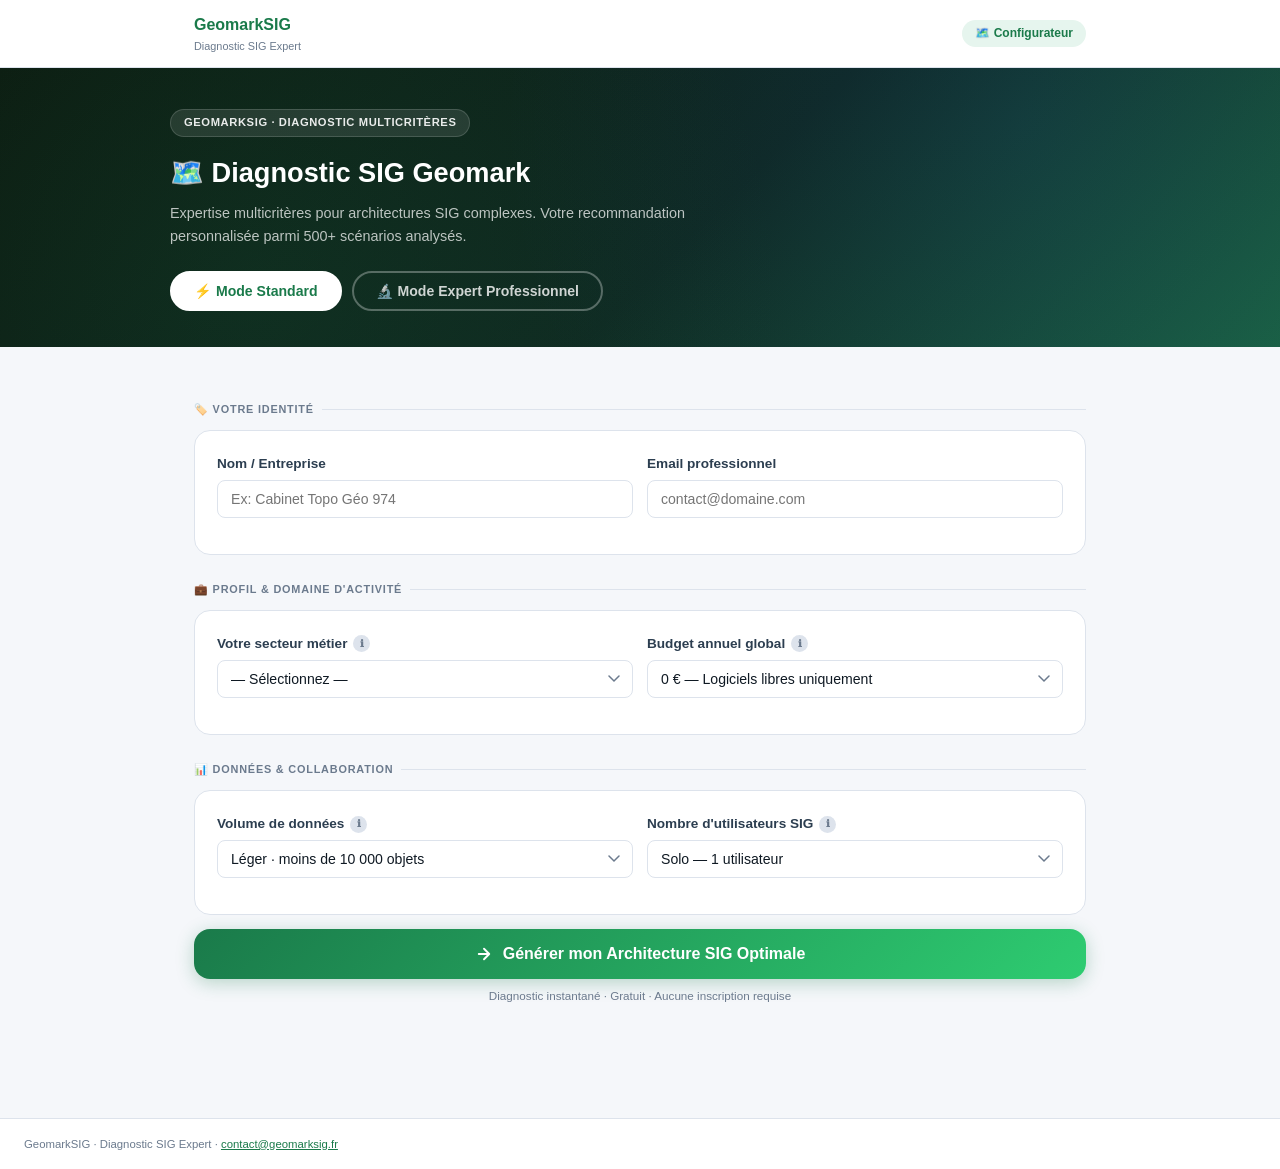
==== commit 872ca83c: "Update index.html" ====
--- a/index.html
+++ b/index.html
@@ -3,7 +3,7 @@
 <head>
 <meta charset="UTF-8">
 <meta name="viewport" content="width=device-width, initial-scale=1.0">
-<title>Diagnostic SIG Expert — GeomarkSIG</title>
+<title>Diagnostic SIG Expert — Geomark SIG</title>
 <link href="https://fonts.googleapis.com/css2?family=DM+Sans:opsz,wght@9..40,400;9..40,500;9..40,600;9..40,700&family=DM+Mono:wght@400;500&display=swap" rel="stylesheet">
 <style>
 :root{
@@ -11,19 +11,22 @@
   --green:#1a7a4a;--green-l:#e6f5ee;--green-d:#15643d;
   --blue:#1a56e8;--blue-l:#e8effd;
   --amber:#c9720c;--amber-l:#fef3e2;
+  --purple:#6c3483;--purple-l:#f5eef8;
+  --teal:#0e7490;--teal-l:#e0f2f7;
+  --coral:#c0392b;--coral-l:#fdf0ef;
   --r:10px;--r2:16px;
 }
 *{box-sizing:border-box;margin:0;padding:0}
 body{font-family:'DM Sans',sans-serif;background:var(--surface);color:var(--ink);line-height:1.6}
 .page-header{background:var(--white);border-bottom:1px solid var(--border);position:sticky;top:0;z-index:200}
-.header-inner{max-width:900px;margin:auto;display:flex;align-items:center;justify-content:space-between;padding:12px 24px}
+.header-inner{max-width:940px;margin:auto;display:flex;align-items:center;justify-content:space-between;padding:12px 24px}
 .logo-area{display:flex;align-items:center;gap:10px}
 .logo-area img{height:38px;border-radius:6px}
 .logo-text{font-weight:700;font-size:1rem;color:var(--green)}
 .logo-sub{font-size:.68rem;color:var(--muted);display:block}
 .hero{background:linear-gradient(135deg,#0c1a10 0%,#0f2820 55%,#1a6040 100%);color:#fff;padding:40px 24px 36px;position:relative;overflow:hidden}
 .hero::before{content:'';position:absolute;inset:0;background-image:radial-gradient(circle at 20% 80%,rgba(26,122,74,.15) 0%,transparent 50%),radial-gradient(circle at 80% 20%,rgba(26,86,232,.1) 0%,transparent 50%)}
-.hero-inner{max-width:900px;margin:auto;position:relative}
+.hero-inner{max-width:940px;margin:auto;position:relative}
 .hero-tag{display:inline-block;background:rgba(255,255,255,.1);border:1px solid rgba(255,255,255,.15);color:rgba(255,255,255,.9);font-size:.7rem;font-weight:600;letter-spacing:.6px;text-transform:uppercase;padding:4px 13px;border-radius:20px;margin-bottom:14px}
 .hero h1{font-size:1.7rem;font-weight:700;margin-bottom:8px}
 .hero-sub{font-size:.9rem;opacity:.72;max-width:540px;line-height:1.6}
@@ -31,10 +34,14 @@
 .mode-btn{padding:10px 22px;border-radius:30px;border:2px solid rgba(255,255,255,.3);color:rgba(255,255,255,.8);background:transparent;cursor:pointer;font-size:.88rem;font-weight:600;font-family:'DM Sans',sans-serif;transition:all .2s}
 .mode-btn.active{background:var(--white);color:var(--green);border-color:var(--white)}
 .mode-btn:not(.active):hover{border-color:rgba(255,255,255,.7);color:#fff}
-.wrap{max-width:900px;margin:0 auto;padding:28px 24px 80px}
+.wrap{max-width:940px;margin:0 auto;padding:28px 24px 80px}
 .slabel{font-size:.68rem;font-weight:700;text-transform:uppercase;letter-spacing:.8px;color:var(--muted);margin-bottom:12px;margin-top:26px;display:flex;align-items:center;gap:8px}
 .slabel::after{content:'';flex:1;height:1px;background:var(--border)}
 .card{background:var(--white);border:1.5px solid var(--border);border-radius:var(--r2);padding:22px;margin-bottom:14px}
+.card-gov{border-color:#c3b1e1;background:linear-gradient(to bottom right,#fff,#fdf9ff)}
+.card-skills{border-color:#86d4e8;background:linear-gradient(to bottom right,#fff,#f7fdff)}
+.card-interop{border-color:#f0a07a;background:linear-gradient(to bottom right,#fff,#fffaf7)}
+.card-freq{border-color:#82d9a2;background:linear-gradient(to bottom right,#fff,#f7fff9)}
 .card.expert-card{border-color:#f0c070}
 .field{margin-bottom:14px}
 .field:last-child{margin-bottom:0}
@@ -44,29 +51,40 @@
 .field input:focus,.field select:focus{outline:none;border-color:var(--green);box-shadow:0 0 0 3px rgba(26,122,74,.1)}
 .grid2{display:grid;grid-template-columns:1fr 1fr;gap:14px}
 @media(max-width:600px){.grid2{grid-template-columns:1fr}}
-
 /* Tooltip */
 .tip{display:inline-flex;align-items:center;justify-content:center;width:17px;height:17px;border-radius:50%;background:var(--border);color:var(--muted);font-size:.65rem;font-weight:700;cursor:help;flex-shrink:0;position:relative}
 .tip:hover .tip-box,.tip:focus .tip-box{display:block}
-.tip-box{display:none;position:absolute;left:50%;transform:translateX(-50%);bottom:calc(100% + 8px);background:var(--ink);color:#fff;font-size:.73rem;font-weight:400;line-height:1.5;padding:9px 13px;border-radius:8px;width:250px;z-index:500;white-space:normal;text-align:left;pointer-events:none;box-shadow:0 4px 16px rgba(0,0,0,.25)}
+.tip-box{display:none;position:absolute;left:50%;transform:translateX(-50%);bottom:calc(100% + 8px);background:var(--ink);color:#fff;font-size:.73rem;font-weight:400;line-height:1.5;padding:9px 13px;border-radius:8px;width:260px;z-index:500;white-space:normal;text-align:left;pointer-events:none;box-shadow:0 4px 16px rgba(0,0,0,.25)}
 .tip-box::after{content:'';position:absolute;top:100%;left:50%;transform:translateX(-50%);border:5px solid transparent;border-top-color:var(--ink)}
-
 /* Expert zone */
 .expert-zone{display:none}
 .expert-zone.visible{display:block;animation:fadeIn .35s ease}
 @keyframes fadeIn{from{opacity:0;transform:translateY(8px)}to{opacity:1;transform:translateY(0)}}
 .expert-badge{background:var(--amber-l);border:1px solid #f0c070;border-radius:8px;padding:9px 13px;font-size:.78rem;color:#8a5400;margin-bottom:14px;display:flex;align-items:center;gap:8px;line-height:1.5}
-
+/* Group badges */
+.gb{display:inline-flex;align-items:center;gap:5px;font-size:.68rem;font-weight:700;text-transform:uppercase;letter-spacing:.5px;padding:3px 9px;border-radius:10px;margin-bottom:12px}
+.gb-gov{background:var(--purple-l);color:var(--purple)}
+.gb-skills{background:var(--teal-l);color:var(--teal)}
+.gb-interop{background:var(--amber-l);color:var(--amber)}
+.gb-freq{background:var(--green-l);color:var(--green)}
 /* Suite hint */
 .suite-hint{display:none;border-radius:8px;padding:9px 13px;font-size:.78rem;margin-top:10px;line-height:1.55}
 .suite-hint.show{display:flex;gap:8px;align-items:flex-start}
-
-/* Terrain note */
-.terrain-note{display:none;background:var(--green-l);border:1px solid #82e0aa;border-radius:8px;padding:8px 12px;font-size:.76rem;color:var(--green);margin-top:8px;line-height:1.5}
-.terrain-note.show{display:block}
-
+/* Contextual note */
+.ctx-note{display:none;border-radius:8px;padding:8px 12px;font-size:.76rem;margin-top:8px;line-height:1.5;border:1px solid}
+.ctx-note.show{display:block}
+/* Checkboxes */
+.cb-grid{display:grid;grid-template-columns:1fr 1fr;gap:8px;margin-top:6px}
+.cb-item{position:relative}
+.cb-item input[type=checkbox]{position:absolute;opacity:0;width:0;height:0}
+.cb-item label{display:flex;align-items:center;gap:8px;padding:8px 12px;border:1.5px solid var(--border);border-radius:8px;cursor:pointer;font-size:.82rem;font-weight:500;color:var(--ink2);transition:all .15s;background:var(--white)}
+.cb-item label:hover{border-color:var(--green);background:var(--green-l);color:var(--green)}
+.cb-item input:checked+label{border-color:var(--green);background:var(--green-l);color:var(--green)}
+.cb-box{width:15px;height:15px;border:1.5px solid var(--border);border-radius:4px;flex-shrink:0;transition:all .15s;display:flex;align-items:center;justify-content:center;background:#fff}
+.cb-item input:checked+label .cb-box{background:var(--green);border-color:var(--green)}
+.cb-item input:checked+label .cb-box::after{content:'✓';color:#fff;font-size:.62rem;font-weight:700}
 /* Submit */
-.btn-submit{width:100%;padding:16px;margin-top:6px;background:linear-gradient(135deg,var(--green) 0%,#2ecc71 100%);color:#fff;border:none;border-radius:var(--r2);font-family:'DM Sans',sans-serif;font-size:1rem;font-weight:700;cursor:pointer;transition:opacity .2s,transform .1s;display:flex;align-items:center;justify-content:center;gap:10px;box-shadow:0 4px 18px rgba(26,122,74,.28);letter-spacing:.2px}
+.btn-submit{width:100%;padding:16px;margin-top:6px;background:linear-gradient(135deg,var(--green) 0%,#2ecc71 100%);color:#fff;border:none;border-radius:var(--r2);font-family:'DM Sans',sans-serif;font-size:1rem;font-weight:700;cursor:pointer;transition:opacity .2s,transform .1s;display:flex;align-items:center;justify-content:center;gap:10px;box-shadow:0 4px 18px rgba(26,122,74,.28)}
 .btn-submit:hover{opacity:.92}
 .btn-submit:active{transform:scale(.99)}
 .submit-note{text-align:center;font-size:.73rem;color:var(--muted);margin-top:8px}
@@ -77,15 +95,11 @@
 </style>
 </head>
 <body>
-
 <header class="page-header">
   <div class="header-inner">
     <div class="logo-area">
       <img src="img/Gemini_Generated_Image_d7fwz8d7fwz8d7fw.png" alt="GeomarkSIG" onerror="this.style.display='none';document.getElementById('lf').style.display='block'">
-      <div>
-        <span class="logo-text" id="lf" style="display:none">GeomarkSIG</span>
-        <span class="logo-sub">Diagnostic SIG Expert</span>
-      </div>
+      <div><span class="logo-text" id="lf" style="display:none">GeomarkSIG</span><span class="logo-sub">Diagnostic SIG Expert</span></div>
     </div>
     <div style="background:var(--green-l);color:var(--green);padding:4px 13px;border-radius:20px;font-size:.75rem;font-weight:600">🗺️ Configurateur</div>
   </div>
@@ -95,7 +109,7 @@
   <div class="hero-inner">
     <div class="hero-tag">GeomarkSIG · Diagnostic multicritères</div>
     <h1>🗺️ Diagnostic SIG Geomark</h1>
-    <p class="hero-sub">Expertise multicritères pour architectures SIG complexes. Votre recommandation parmi 500+ scénarios analysés.</p>
+    <p class="hero-sub">Expertise multicritères pour architectures SIG complexes. Votre recommandation personnalisée parmi 500+ scénarios analysés.</p>
     <div class="mode-row">
       <button type="button" class="mode-btn active" id="btnSimple" onclick="toggleMode('simple')">⚡ Mode Standard</button>
       <button type="button" class="mode-btn" id="btnExpert" onclick="toggleMode('expert')">🔬 Mode Expert Professionnel</button>
@@ -107,63 +121,34 @@
 <form action="resultats.html" method="GET">
 <input type="hidden" name="mode" id="inputMode" value="simple">
 
+<!-- IDENTITÉ -->
 <div class="slabel">🏷️ Votre identité</div>
 <div class="card">
   <div class="grid2">
-    <div class="field">
-      <label>Nom / Entreprise</label>
-      <input type="text" name="identite" placeholder="Ex: Cabinet Topo Géo 974" required>
-    </div>
-    <div class="field">
-      <label>Email professionnel</label>
-      <input type="email" name="email" placeholder="contact@domaine.com">
-    </div>
-  </div>
-</div>
-
+    <div class="field"><label>Nom / Entreprise</label><input type="text" name="identite" placeholder="Ex: Cabinet Topo Géo 974" required></div>
+    <div class="field"><label>Email professionnel</label><input type="email" name="email" placeholder="contact@domaine.com"></div>
+  </div>
+</div>
+
+<!-- PROFIL & DOMAINE -->
 <div class="slabel">💼 Profil & Domaine d'activité</div>
 <div class="card">
   <div class="grid2">
     <div class="field">
-      <label>Votre secteur métier
-        <span class="tip" tabindex="0">ℹ<span class="tip-box">Votre domaine oriente directement le logiciel SIG, les formats de données et les outils terrain recommandés. Le secteur "Géomètre" active AutoCAD dans les suggestions.</span></span>
-      </label>
+      <label>Votre secteur métier <span class="tip" tabindex="0">ℹ<span class="tip-box">Oriente le logiciel SIG, les formats et les outils terrain. "Géomètre" active AutoCAD. "ONG" privilégie les solutions 100% gratuites. "Énergie" active le temps réel.</span></span></label>
       <select name="secteur" id="secteurSel" onchange="onSecteurChange()">
         <option value="">— Sélectionnez —</option>
-        <optgroup label="🏛️ Secteur public">
-          <option value="collectivite">Collectivité Territoriale (mairie, département, région)</option>
-          <option value="etat">État / Établissement public (IGN, ONF, agences)</option>
-        </optgroup>
-        <optgroup label="📐 Géomètre & DAO">
-          <option value="geometre">Géomètre-Expert / Topographe</option>
-          <option value="btp">BTP / Infrastructures / VRD</option>
-        </optgroup>
-        <optgroup label="🌿 Environnement & Agriculture">
-          <option value="bet_env">Bureau d'Études Environnement / Écologie</option>
-          <option value="agriculture">Agriculture / Agronomie / Viticulture</option>
-        </optgroup>
-        <optgroup label="⚡ Énergie & Réseaux">
-          <option value="energie">Énergie / Réseaux (ENEDIS, télécom, eau)</option>
-          <option value="transport">Transport / Mobilité / Logistique</option>
-        </optgroup>
-        <optgroup label="🏢 Secteur privé">
-          <option value="bet">Bureau d'Études Technique / Conseil</option>
-          <option value="immobilier">Immobilier / Foncier / Promotion</option>
-          <option value="geomarketing">Géomarketing / Commerce / Retail</option>
-        </optgroup>
-        <optgroup label="🤝 Humanitaire & Santé">
-          <option value="ong">Humanitaire / ONG / Santé publique</option>
-        </optgroup>
-        <optgroup label="❓ Autre">
-          <option value="etudiant">Étudiant / Formation / Recherche</option>
-          <option value="ne_sait_pas">Je ne sais pas / Autre domaine</option>
-        </optgroup>
-      </select>
-    </div>
-    <div class="field">
-      <label>Budget annuel global
-        <span class="tip" tabindex="0">ℹ<span class="tip-box">Logiciels + hébergement + abonnements cloud. Hors prestation de service, formation et matériel terrain. "Je ne sais pas" oriente vers les solutions open source.</span></span>
-      </label>
+        <optgroup label="🏛️ Secteur public"><option value="collectivite">Collectivité Territoriale</option><option value="etat">État / Établissement public</option></optgroup>
+        <optgroup label="📐 Géomètre & DAO"><option value="geometre">Géomètre-Expert / Topographe</option><option value="btp">BTP / Infrastructures / VRD</option></optgroup>
+        <optgroup label="🌿 Environnement"><option value="bet_env">Bureau d'Études Environnement / Écologie</option><option value="agriculture">Agriculture / Agronomie / Viticulture</option></optgroup>
+        <optgroup label="⚡ Énergie & Réseaux"><option value="energie">Énergie / Réseaux (ENEDIS, télécom, eau)</option><option value="transport">Transport / Mobilité / Logistique</option></optgroup>
+        <optgroup label="🏢 Secteur privé"><option value="bet">Bureau d'Études Technique / Conseil</option><option value="immobilier">Immobilier / Foncier / Promotion</option><option value="geomarketing">Géomarketing / Commerce / Retail</option></optgroup>
+        <optgroup label="🤝 Humanitaire"><option value="ong">Humanitaire / ONG / Santé publique</option></optgroup>
+        <optgroup label="❓ Autre"><option value="etudiant">Étudiant / Formation / Recherche</option><option value="ne_sait_pas">Je ne sais pas / Autre</option></optgroup>
+      </select>
+    </div>
+    <div class="field">
+      <label>Budget annuel global <span class="tip" tabindex="0">ℹ<span class="tip-box">Logiciels + hébergement + abonnements cloud. Hors prestation, formation et matériel terrain.</span></span></label>
       <select name="budget">
         <option value="zero">0 € — Logiciels libres uniquement</option>
         <option value="starter_free">Starter · 50 – 500 €/an</option>
@@ -175,13 +160,12 @@
   </div>
 </div>
 
+<!-- DONNÉES & COLLABORATION -->
 <div class="slabel">📊 Données & Collaboration</div>
 <div class="card">
   <div class="grid2">
     <div class="field">
-      <label>Volume de données
-        <span class="tip" tabindex="0">ℹ<span class="tip-box">Nombre d'objets géographiques (points, lignes, polygones). Moins de 10 000 → GeoPackage suffit. Plus d'1 million → PostGIS obligatoire.</span></span>
-      </label>
+      <label>Volume de données <span class="tip" tabindex="0">ℹ<span class="tip-box">Moins de 10 000 → GeoPackage suffit. Plus d'1 million → PostGIS obligatoire. LiDAR/Rasters HD → stockage objet dédié.</span></span></label>
       <select name="volume">
         <option value="leger">Léger · moins de 10 000 objets</option>
         <option value="moyen">Moyen · 10 000 à 500 000 objets</option>
@@ -190,9 +174,7 @@
       </select>
     </div>
     <div class="field">
-      <label>Nombre d'utilisateurs SIG
-        <span class="tip" tabindex="0">ℹ<span class="tip-box">Personnes qui éditent ou consultent les données SIG. Impact sur le dimensionnement serveur et le prix des licences multi-utilisateurs ArcGIS.</span></span>
-      </label>
+      <label>Nombre d'utilisateurs SIG <span class="tip" tabindex="0">ℹ<span class="tip-box">Impact sur le dimensionnement serveur et le prix des licences. ArcGIS Pro et AutoCAD appliquent des tarifs dégressifs dès 5 utilisateurs.</span></span></label>
       <select name="collaboration">
         <option value="solo">Solo — 1 utilisateur</option>
         <option value="multi_2_5">Petite équipe — 2 à 5 éditeurs</option>
@@ -203,126 +185,239 @@
   </div>
 </div>
 
-<!-- ─── ZONE EXPERT ─── -->
+<!-- ZONE EXPERT -->
 <div class="expert-zone" id="expertZone">
-  <div class="expert-badge">🔬 Paramètres avancés — ces réponses affinent votre architecture parmi 500+ scénarios. Laissez "Je ne sais pas" si vous n'êtes pas sûr.</div>
-
-  <div class="slabel">🖥️ Architecture SI existante</div>
-  <div class="card expert-card">
-    <div class="field">
-      <label>Votre infrastructure ou cloud actuel
-        <span class="tip" tabindex="0">ℹ<span class="tip-box">Si vous avez déjà Azure, AWS ou Apple iCloud, le SIG s'y intégrera pour réduire coûts et complexité. "Je ne sais pas" = architecture from scratch recommandée.</span></span>
-      </label>
-      <select name="si_existant" id="siSel" onchange="onSiChange()">
-        <option value="aucun">Aucun — On part de zéro</option>
-        <optgroup label="☁️ Microsoft">
-          <option value="azure">Microsoft Azure (VM, SQL Server, Active Directory)</option>
-          <option value="m365">Microsoft 365 / Office 365 (Teams, SharePoint)</option>
-        </optgroup>
-        <optgroup label="🟠 Amazon">
-          <option value="aws">Amazon Web Services · AWS (EC2, S3, RDS)</option>
-        </optgroup>
-        <optgroup label="🔵 Google">
-          <option value="google">Google Cloud Platform · GCP (BigQuery, Maps API)</option>
-          <option value="google_workspace">Google Workspace (Gmail, Drive, Meet)</option>
-        </optgroup>
-        <optgroup label="🍎 Apple">
-          <option value="apple_icloud">Apple iCloud / Apple Business Essentials</option>
-        </optgroup>
-        <optgroup label="🏠 Physique">
-          <option value="on_premise">Serveurs physiques internes (On-Premise)</option>
-        </optgroup>
-        <optgroup label="📐 Outils métier déjà licenciés">
-          <option value="autocad_si">AutoCAD / Autodesk (déjà licencié)</option>
-          <option value="arcgis_si">ArcGIS / Esri (déjà licencié)</option>
-        </optgroup>
-        <optgroup label="☁️ Cloud souverain / Autre">
-          <option value="cloud_tier">Cloud souverain (OVH, Scaleway, Hetzner…)</option>
-          <option value="bureautique_cloud">Bureautique Cloud + forte conso data (+90 jours)</option>
-          <option value="nsp_si">Je ne sais pas</option>
-        </optgroup>
-      </select>
-      <div class="suite-hint" id="suiteHint"></div>
-    </div>
-  </div>
-
-  <div class="slabel">🔒 Souveraineté & Projection</div>
-  <div class="card expert-card">
-    <div class="grid2">
-      <div class="field">
-        <label>Exigence de souveraineté
-          <span class="tip" tabindex="0">ℹ<span class="tip-box">Détermine où vos fichiers SIG sont physiquement stockés. Pour les collectivités et données sensibles, l'hébergement France est souvent légalement obligatoire (RGPD, RGS, référentiel SecNumCloud).</span></span>
-        </label>
-        <select name="souverainete">
-          <option value="faible">Standard — Hébergement mondial accepté</option>
-          <option value="haute">Haute — France / Europe requis (RGPD)</option>
-          <option value="critique">Critique — Intranet / Air-gapped (défense, secret)</option>
-          <option value="nsp">Je ne sais pas</option>
-        </select>
-      </div>
-      <div class="field">
-        <label>Système de Projection (CRS)
-          <span class="tip" tabindex="0">ℹ<span class="tip-box">RGR92 est le référentiel légal de La Réunion (EPSG:2975). Lambert 93 pour la France métropole. WGS84 pour le GPS et les cartes web. Ce choix évite des erreurs d'affichage décalé.</span></span>
-        </label>
-        <select name="crs">
-          <option value="wgs84">WGS 84 — Mondial / Web / GPS</option>
-          <option value="lambert93">Lambert 93 — France Métropole</option>
-          <option value="rgr92">RGR92 / UTM-40S — La Réunion</option>
-          <option value="autre">Autre (DOM-TOM, international, local)</option>
-          <option value="nsp">Je ne sais pas</option>
-        </select>
-      </div>
-    </div>
-  </div>
-
-  <div class="slabel">🌐 Diffusion Web & Portail</div>
-  <div class="card expert-card">
-    <div class="field">
-      <label>Que souhaitez-vous faire avec vos cartes ?
-        <span class="tip" tabindex="0">ℹ<span class="tip-box">"En interne" = pas de portail web nécessaire. "Portail métier" = Lizmap ou GeoServer avec formulaires d'édition. "Grand public" = open data, atlas territorial consultable par tous.</span></span>
-      </label>
-      <select name="diffusion">
-        <option value="interne">🔒 En interne — Pas de partage externe</option>
-        <option value="simple_web">🔗 Partage simple — Un lien carte (lecture seule)</option>
-        <option value="collaboratif">✏️ Collaboratif — Partage + édition en équipe</option>
-        <option value="portail_metier">⚙️ Portail métier — Application web + formulaires métier</option>
-        <option value="grand_public">🌍 Grand public — Open data, atlas territorial</option>
-        <option value="nsp">Je ne sais pas</option>
-      </select>
-    </div>
-  </div>
-
-  <div class="slabel">🛰️ Terrain & Imagerie</div>
-  <div class="card expert-card">
-    <div class="grid2">
-      <div class="field">
-        <label>Source des fonds de plan & imagerie
-          <span class="tip" tabindex="0">ℹ<span class="tip-box">OSM gratuit mais non mis à jour sur commande. Sentinel-2 (ESA) est gratuit pour la télédétection. Le drone vous donne une précision centimétrique sur votre zone.</span></span>
-        </label>
-        <select name="imagerie">
-          <option value="gratuit_local">Gratuit / OSM (flux standards, actualisés par la communauté)</option>
-          <option value="payant_mensuel">Abonnement mensuel (Sentinel-2 ESA, Planet, flux premium)</option>
-          <option value="achat_precision">Achat précision (Ortho HD 5 cm, Cadastre IGN vectoriel)</option>
-          <option value="drone">Drone / Aérien (sur mesure, précision centimétrique)</option>
-          <option value="nsp">Je ne sais pas</option>
-        </select>
-      </div>
-      <div class="field">
-        <label>Outil de saisie terrain mobile
-          <span class="tip" tabindex="0">ℹ<span class="tip-box">QField : synchronise vos projets QGIS (GPS décimétrique). KoboCollect : standard humanitaire pour enquêtes socio-économiques offline. Field Maps : intégré ArcGIS Online.</span></span>
-        </label>
-        <select name="terrain" id="terrainSel" onchange="onTerrainChange()">
-          <option value="non">Pas de besoin terrain mobile</option>
-          <option value="qfield">QField / Mergin Maps — SIG pro hors-ligne (QGIS)</option>
-          <option value="kobo">KoboCollect / ODK — Enquêtes & formulaires socio-éco</option>
-          <option value="fieldmaps">ArcGIS Field Maps — Solution Esri terrain</option>
-          <option value="nsp">Je ne sais pas</option>
-        </select>
-        <div class="terrain-note" id="terrainNote"></div>
-      </div>
-    </div>
-  </div>
-</div>
+<div class="expert-badge">🔬 Paramètres avancés — ces réponses affinent votre architecture parmi 500+ scénarios. "Je ne sais pas" = valeur neutre.</div>
+
+<!-- SI EXISTANT -->
+<div class="slabel">🖥️ Architecture SI existante</div>
+<div class="card expert-card">
+  <div class="field">
+    <label>Votre infrastructure ou cloud actuel <span class="tip" tabindex="0">ℹ<span class="tip-box">Si vous avez déjà Azure, AWS ou Apple iCloud, le SIG s'y intégrera pour réduire coûts et complexité. Ce choix active des dépendances de suite (Esri ↔ Azure, QGIS ↔ iCloud…)</span></span></label>
+    <select name="si_existant" id="siSel" onchange="onSiChange()">
+      <option value="aucun">Aucun — On part de zéro</option>
+      <optgroup label="☁️ Microsoft"><option value="azure">Microsoft Azure (VM, SQL Server, Active Directory)</option><option value="m365">Microsoft 365 / Office 365 (Teams, SharePoint)</option></optgroup>
+      <optgroup label="🟠 Amazon"><option value="aws">Amazon Web Services · AWS (EC2, S3, RDS)</option></optgroup>
+      <optgroup label="🔵 Google"><option value="google">Google Cloud Platform · GCP (BigQuery, Maps API)</option><option value="google_workspace">Google Workspace (Gmail, Drive, Meet)</option></optgroup>
+      <optgroup label="🍎 Apple"><option value="apple_icloud">Apple iCloud / Apple Business Essentials</option></optgroup>
+      <optgroup label="🏠 Physique"><option value="on_premise">Serveurs physiques internes (On-Premise)</option></optgroup>
+      <optgroup label="📐 Métier déjà licencié"><option value="autocad_si">AutoCAD / Autodesk (déjà licencié)</option><option value="arcgis_si">ArcGIS / Esri (déjà licencié)</option></optgroup>
+      <optgroup label="☁️ Cloud souverain / Autre"><option value="cloud_tier">Cloud souverain (OVH, Scaleway, Hetzner…)</option><option value="bureautique_cloud">Bureautique Cloud + forte conso data (+90j)</option><option value="nsp_si">Je ne sais pas</option></optgroup>
+    </select>
+    <div class="suite-hint" id="suiteHint"></div>
+  </div>
+</div>
+
+<!-- GROUPE 1 : GOUVERNANCE & SÉCURITÉ -->
+<div class="slabel">🛡️ Gouvernance & Sécurité</div>
+<div class="card card-gov">
+  <span class="gb gb-gov">🛡️ Gouvernance</span>
+  <div class="grid2">
+    <div class="field">
+      <label>Niveau de souveraineté & RGPD <span class="tip" tabindex="0">ℹ<span class="tip-box">Standard : Cloud US acceptable. Sensible : données en Europe/France (RGPD). Critique : Hébergement interne obligatoire (air-gapped, défense, secret). Ce paramètre a un poids ×3 dans la matrice.</span></span></label>
+      <select name="souverainete">
+        <option value="standard">Standard — Cloud US acceptable (Esri, Felt, AWS)</option>
+        <option value="sensible">Sensible — Cloud Europe/France requis (OVH, Azure FR)</option>
+        <option value="critique">Critique — Hébergement interne / Intranet total</option>
+        <option value="nsp">Je ne sais pas</option>
+      </select>
+    </div>
+    <div class="field">
+      <label>Authentification & Annuaire (SSO) <span class="tip" tabindex="0">ℹ<span class="tip-box">Si vos utilisateurs se connectent via Active Directory, Azure AD ou LDAP, le SIG doit s'y intégrer. ArcGIS Enterprise et GeoServer supportent LDAP. Felt et QGIS Cloud ne supportent pas le SSO d'entreprise.</span></span></label>
+      <select name="auth_sso">
+        <option value="non">Non — Comptes locaux, gestion manuelle</option>
+        <option value="ldap">LDAP / Active Directory interne</option>
+        <option value="azure_ad">Azure AD / Entra ID (SSO Microsoft)</option>
+        <option value="saml">SAML / SSO générique (Okta, Keycloak…)</option>
+        <option value="nsp">Je ne sais pas</option>
+      </select>
+    </div>
+    <div class="field">
+      <label>Classification des données <span class="tip" tabindex="0">ℹ<span class="tip-box">Données de réseaux critiques (eau, électricité) ou RH peuvent être "sensibles" sans être classifiées défense. Ce niveau influe sur le chiffrement et l'audit des accès requis.</span></span></label>
+      <select name="classification">
+        <option value="public">Publiques / open data</option>
+        <option value="interne">Internes (non publiables)</option>
+        <option value="sensible">Sensibles (RH, santé, réseaux critiques)</option>
+        <option value="confidentiel">Confidentiel Défense / IGI 1300</option>
+        <option value="nsp">Je ne sais pas</option>
+      </select>
+    </div>
+    <div class="field">
+      <label>Système de Projection (CRS) <span class="tip" tabindex="0">ℹ<span class="tip-box">RGR92 = Réunion (EPSG:2975). Lambert 93 = France métropole. WGS84 = GPS et web. Ce choix évite les erreurs d'affichage décalé et est obligatoire pour les échanges IGN.</span></span></label>
+      <select name="crs">
+        <option value="wgs84">WGS 84 — Mondial / Web / GPS</option>
+        <option value="lambert93">Lambert 93 — France Métropole</option>
+        <option value="rgr92">RGR92 / UTM-40S — La Réunion</option>
+        <option value="autre">Autre (DOM-TOM, international, local)</option>
+        <option value="nsp">Je ne sais pas</option>
+      </select>
+    </div>
+  </div>
+</div>
+
+<!-- GROUPE 2 : COMPÉTENCES INTERNES -->
+<div class="slabel">🧠 Compétences & Maintenance</div>
+<div class="card card-skills">
+  <span class="gb gb-skills">👥 Compétences</span>
+  <div class="grid2">
+    <div class="field">
+      <label>Niveau technique de l'équipe SIG <span class="tip" tabindex="0">ℹ<span class="tip-box">Facteur humain décisif. Débutant = SaaS (Felt, ArcGIS Online). Administrateur = PostGIS+GeoServer. Développeur = scripts Python, API REST, Docker. Ce paramètre a un poids ×2 dans la matrice.</span></span></label>
+      <select name="competences">
+        <option value="debutant">Débutant — Clé-en-main, zéro code</option>
+        <option value="intermediaire">Intermédiaire — Maîtrise QGIS/ArcGIS, SQL basique</option>
+        <option value="administrateur">Administrateur SIG — PostGIS, GeoServer, Docker</option>
+        <option value="developpeur">Développeur — Python, SQL avancé, API REST</option>
+        <option value="nsp">Je ne sais pas / Équipe mixte</option>
+      </select>
+    </div>
+    <div class="field">
+      <label>Capacité de maintenance serveur <span class="tip" tabindex="0">ℹ<span class="tip-box">"Zéro maintenance" = SaaS cloud uniquement. "Serveur managé" = VPS avec panneau de contrôle. "Admin Linux" = contrôle total avec Docker, Nginx, sauvegardes manuelles.</span></span></label>
+      <select name="maintenance">
+        <option value="zero">Zéro maintenance — SaaS uniquement</option>
+        <option value="facile">Serveur managé — Interface graphique</option>
+        <option value="avance">Admin Linux — Docker, CLI, sauvegardes manuelles</option>
+        <option value="nsp">Je ne sais pas</option>
+      </select>
+    </div>
+    <div class="field">
+      <label>Besoin de support francophone <span class="tip" tabindex="0">ℹ<span class="tip-box">QGIS, Lizmap et Geoconcept disposent d'excellents supports en français. ArcGIS a un support Esri France. AWS et Supabase sont principalement en anglais.</span></span></label>
+      <select name="support_fr">
+        <option value="non">Non — Documentation anglaise acceptée</option>
+        <option value="oui">Oui — Support et documentation en français requis</option>
+        <option value="nsp">Je ne sais pas</option>
+      </select>
+    </div>
+    <div class="field">
+      <label>Besoin de formation <span class="tip" tabindex="0">ℹ<span class="tip-box">Esri propose des formations certifiantes payantes. QGIS a une documentation et communauté riches gratuites. Ce paramètre peut influer sur le TCO (Total Cost of Ownership) réel.</span></span></label>
+      <select name="formation">
+        <option value="non">Pas besoin — Équipe déjà formée</option>
+        <option value="auto">Auto-formation — Tutoriels en ligne</option>
+        <option value="intra">Formation intra-entreprise</option>
+        <option value="certif">Certification souhaitée (Esri, QGIS…)</option>
+        <option value="nsp">Je ne sais pas</option>
+      </select>
+    </div>
+  </div>
+</div>
+
+<!-- GROUPE 3 : INTEROPÉRABILITÉ MÉTIER -->
+<div class="slabel">🔌 Interopérabilité Métier</div>
+<div class="card card-interop">
+  <span class="gb gb-interop">⚙️ Interopérabilité</span>
+  <div class="field">
+    <label>Logiciels métier à connecter au SIG <span class="tip" tabindex="0">ℹ<span class="tip-box">Cochez tout ce qui s'applique. AutoCAD/Revit → le SIG doit lire DWG. ERP/CRM → connexion API ou FME. BI → PostGIS se connecte à Power BI et Tableau. IoT → base temporelle (TimescaleDB). Ces choix impactent directement le scoring ETL et la base de données.</span></span></label>
+    <div class="cb-grid">
+      <div class="cb-item"><input type="checkbox" name="interop_autocad" value="1" id="ic1"><label for="ic1"><span class="cb-box"></span>📐 AutoCAD / Revit / BIM</label></div>
+      <div class="cb-item"><input type="checkbox" name="interop_erp" value="1" id="ic2"><label for="ic2"><span class="cb-box"></span>🏢 ERP / CRM (SAP, Salesforce…)</label></div>
+      <div class="cb-item"><input type="checkbox" name="interop_bi" value="1" id="ic3"><label for="ic3"><span class="cb-box"></span>📊 BI / Décisionnel (Power BI, Tableau)</label></div>
+      <div class="cb-item"><input type="checkbox" name="interop_iot" value="1" id="ic4"><label for="ic4"><span class="cb-box"></span>📡 IoT / Capteurs / SCADA temps réel</label></div>
+      <div class="cb-item"><input type="checkbox" name="interop_opendata" value="1" id="ic5"><label for="ic5"><span class="cb-box"></span>🌍 Open Data / INSPIRE / WMS publics</label></div>
+      <div class="cb-item"><input type="checkbox" name="interop_api" value="1" id="ic6"><label for="ic6"><span class="cb-box"></span>🔌 API REST / Webhooks personnalisés</label></div>
+    </div>
+    <div class="ctx-note" id="interopNote" style="background:var(--amber-l);color:#7a4a00;border-color:#f0c070"></div>
+  </div>
+  <div class="field" style="margin-top:14px">
+    <label>Besoin ETL / conversion automatique de données <span class="tip" tabindex="0">ℹ<span class="tip-box">FME est le leader (3 500 €/an) mais transforme n'importe quel format. Le Modélisateur QGIS est gratuit pour les workflows simples. Python/GDAL pour les développeurs confirmés.</span></span></label>
+    <select name="etl">
+      <option value="non">Pas besoin — Formats simples (SHP, GPKG, GeoJSON)</option>
+      <option value="qgis_modeler">Modélisateur QGIS — Automatisation gratuite</option>
+      <option value="python_gdal">Python / GDAL / OGR — Scripts sur mesure</option>
+      <option value="fme">Safe FME — ETL géospatial professionnel</option>
+      <option value="nsp">Je ne sais pas</option>
+    </select>
+  </div>
+</div>
+
+<!-- GROUPE 4 : FRÉQUENCE & VOLUME D'AUDIENCE -->
+<div class="slabel">📈 Fréquence & Volume d'Audience</div>
+<div class="card card-freq">
+  <span class="gb gb-freq">⚡ Fréquence</span>
+  <div class="grid2">
+    <div class="field">
+      <label>Fréquence de mise à jour des données <span class="tip" tabindex="0">ℹ<span class="tip-box">Des données temps réel (capteurs IoT, GPS) imposent une base temporelle (TimescaleDB) et un serveur scalable. Une mise à jour mensuelle peut se faire avec de simples fichiers GeoPackage.</span></span></label>
+      <select name="frequence_maj">
+        <option value="statique">Statique — Ponctuel / annuel</option>
+        <option value="periodique">Périodique — Quotidien / hebdomadaire</option>
+        <option value="temps_reel">Temps réel — Capteurs IoT, GPS live, flux continu</option>
+        <option value="nsp">Je ne sais pas</option>
+      </select>
+    </div>
+    <div class="field">
+      <label>Audience de la carte web (si diffusion) <span class="tip" tabindex="0">ℹ<span class="tip-box">Une carte pour 10 agents ≠ une carte pour 10 000 visiteurs/jour. L'audience détermine si vous avez besoin d'un CDN, d'un autoscaling cloud ou d'un simple SaaS. Ce paramètre pénalise les petits serveurs locaux à forte audience.</span></span></label>
+      <select name="audience">
+        <option value="interne">Interne — Quelques agents</option>
+        <option value="partenaires">Partenaires — Quelques dizaines d'utilisateurs</option>
+        <option value="public_moyen">Grand public modéré — Quelques centaines/mois</option>
+        <option value="public_large">Grand public large — +10 000 visites/mois</option>
+        <option value="nsp">Je ne sais pas</option>
+      </select>
+    </div>
+    <div class="field">
+      <label>Besoin temps réel / IoT <span class="tip" tabindex="0">ℹ<span class="tip-box">Suivi de véhicules ou capteurs = protocole MQTT ou WebSocket, base temporelle (TimescaleDB, InfluxDB), tableau de bord Grafana. Ce besoin exclut les solutions fichiers (GeoPackage, SpatiaLite).</span></span></label>
+      <select name="temps_reel">
+        <option value="non">Non — Données statiques ou périodiques</option>
+        <option value="suivi_vehicule">Suivi de véhicules / flottes GPS</option>
+        <option value="capteurs_iot">Capteurs IoT / stations / réseaux SCADA</option>
+        <option value="nsp">Je ne sais pas</option>
+      </select>
+    </div>
+    <div class="field">
+      <label>Scalabilité souhaitée <span class="tip" tabindex="0">ℹ<span class="tip-box">Charge fixe = VPS OVH suffisant. Pics d'audience ou événements = autoscaling cloud (AWS, Azure). Un serveur local ne peut pas s'adapter dynamiquement à une montée en charge soudaine.</span></span></label>
+      <select name="scalabilite">
+        <option value="fixe">Charge fixe — Utilisateurs stables</option>
+        <option value="croissance">Croissance progressive — Projet en développement</option>
+        <option value="pics">Pics d'audience — Usage ponctuel intense</option>
+        <option value="elastique">Élastique — Autoscaling cloud requis</option>
+        <option value="nsp">Je ne sais pas</option>
+      </select>
+    </div>
+  </div>
+</div>
+
+<!-- DIFFUSION WEB -->
+<div class="slabel">🌐 Diffusion Web & Portail</div>
+<div class="card expert-card">
+  <div class="field">
+    <label>Que souhaitez-vous faire avec vos cartes ? <span class="tip" tabindex="0">ℹ<span class="tip-box">"En interne" = pas de portail web. "Portail métier" = Lizmap ou GeoServer avec formulaires d'édition. "Grand public" = open data avec catalogue INSPIRE.</span></span></label>
+    <select name="diffusion">
+      <option value="interne">🔒 En interne — Pas de partage externe</option>
+      <option value="simple_web">🔗 Partage simple — Un lien carte (lecture seule)</option>
+      <option value="collaboratif">✏️ Collaboratif — Partage + édition en équipe</option>
+      <option value="portail_metier">⚙️ Portail métier — Application web + formulaires</option>
+      <option value="grand_public">🌍 Grand public — Open data, atlas territorial</option>
+      <option value="nsp">Je ne sais pas</option>
+    </select>
+  </div>
+</div>
+
+<!-- TERRAIN & IMAGERIE -->
+<div class="slabel">🛰️ Terrain & Imagerie</div>
+<div class="card expert-card">
+  <div class="grid2">
+    <div class="field">
+      <label>Source des fonds de plan & imagerie <span class="tip" tabindex="0">ℹ<span class="tip-box">OSM gratuit. Sentinel-2 (ESA) gratuit pour la télédétection. IGN gratuit pour le secteur public via convention. Drone = précision centimétrique sur votre zone.</span></span></label>
+      <select name="imagerie">
+        <option value="gratuit_local">Gratuit / OSM (flux standards)</option>
+        <option value="payant_mensuel">Abonnement (Sentinel-2, Planet, flux premium)</option>
+        <option value="achat_precision">Achat précision (Ortho HD 5 cm, IGN)</option>
+        <option value="drone">Drone / Aérien (précision centimétrique)</option>
+        <option value="nsp">Je ne sais pas</option>
+      </select>
+    </div>
+    <div class="field">
+      <label>Outil de saisie terrain mobile <span class="tip" tabindex="0">ℹ<span class="tip-box">QField : synchronise vos projets QGIS (GPS décimétrique, hors-ligne). KoboCollect : standard humanitaire pour enquêtes socio-éco. Field Maps : nécessite ArcGIS Online (500€/an).</span></span></label>
+      <select name="terrain" id="terrainSel" onchange="onTerrainChange()">
+        <option value="non">Pas de besoin terrain mobile</option>
+        <option value="qfield">QField / Mergin Maps — SIG pro hors-ligne (QGIS)</option>
+        <option value="kobo">KoboCollect / ODK — Enquêtes & formulaires socio-éco</option>
+        <option value="fieldmaps">ArcGIS Field Maps — Solution Esri terrain</option>
+        <option value="nsp">Je ne sais pas</option>
+      </select>
+      <div class="ctx-note" id="terrainNote" style="background:var(--green-l);color:var(--green);border-color:#82e0aa"></div>
+    </div>
+  </div>
+</div>
+</div><!-- fin expert-zone -->
 
 <button type="submit" class="btn-submit">
   <svg width="18" height="18" viewBox="0 0 24 24" fill="none" stroke="currentColor" stroke-width="2.5" stroke-linecap="round" stroke-linejoin="round"><path d="M5 12h14M12 5l7 7-7 7"/></svg>
@@ -344,50 +439,63 @@
   if(m==='expert'){z.classList.add('visible');i.value='expert';be.classList.add('active');bs.classList.remove('active');}
   else{z.classList.remove('visible');i.value='simple';bs.classList.add('active');be.classList.remove('active');}
 }
-
-const SUITE_HINTS={
-  azure:{bg:'#e8effd',col:'#1a3a8a',msg:'☁️ <strong>Azure détecté</strong> — ArcGIS Enterprise s\'intègre nativement avec Azure AD. Recommandé : Azure France Central + Experience Builder + ArcGIS Online.'},
-  m365:{bg:'#e8effd',col:'#1a3a8a',msg:'📧 <strong>Microsoft 365 détecté</strong> — Intégration possible dans Teams/SharePoint via ArcGIS for Microsoft 365 ou Power BI Maps Spatial.'},
-  aws:{bg:'#fef3e2',col:'#7a3a00',msg:'🟠 <strong>AWS détecté</strong> — RDS PostGIS sur AWS + GeoServer EC2 recommandés. Supabase est une alternative managée compatible AWS moins coûteuse.'},
-  google:{bg:'#e8f0fe',col:'#1a4080',msg:'🔵 <strong>Google Cloud détecté</strong> — Google Maps Platform pour les flux cartographiques. BigQuery GIS pour analyses spatiales à grande échelle.'},
-  google_workspace:{bg:'#e8f0fe',col:'#1a4080',msg:'📅 <strong>Google Workspace détecté</strong> — Felt s\'exporte en lien Google-compatible. Data Studio (Looker) pour la BI spatiale connectée à PostGIS.'},
-  apple_icloud:{bg:'#f5f5f7',col:'#444',msg:'🍎 <strong>Apple / iCloud détecté</strong> — QGIS est natif macOS. QField iOS pour le terrain. GeoPackage stocké sur iCloud Drive pour le partage entre appareils Apple.'},
-  on_premise:{bg:'#e6f5ee',col:'#1a5a3a',msg:'🏠 <strong>Infrastructure locale détectée</strong> — PostGIS + GeoServer sur serveur interne. Zéro cloud, données sur site, zéro coût récurrent.'},
-  autocad_si:{bg:'#f5eef8',col:'#5a1a7a',msg:'📐 <strong>AutoCAD / Autodesk déjà licencié</strong> — Exploitez vos licences : AutoCAD Map 3D pour le pont DAO-SIG. QGIS lit aussi les DWG via plugin.'},
-  arcgis_si:{bg:'#e8effd',col:'#1a3a8a',msg:'🗺️ <strong>Licences ArcGIS existantes</strong> — Suite complète : ArcGIS Pro + ArcGIS Online + Field Maps + Experience Builder. Pas besoin de changer d\'écosystème.'},
-  cloud_tier:{bg:'#e6f5ee',col:'#1a5a3a',msg:'🇫🇷 <strong>Cloud souverain détecté</strong> — OVHcloud, Scaleway ou Hetzner : excellents pour le RGPD. PostGIS + Lizmap ou GeoServer s\'y déploient en Docker en moins d\'1h.'},
-  bureautique_cloud:{bg:'#fef3e2',col:'#8a4a00',msg:'📆 <strong>Forte consommation data (+90 jours)</strong> — Prévoir un stockage objet dédié (S3 / OVH Object Storage) pour vos rasters. Plan cloud payant conseillé dès 100 Go.'},
-};
-
-function onSiChange(){
-  const v=document.getElementById('siSel').value;
-  const h=document.getElementById('suiteHint');
-  const d=SUITE_HINTS[v];
-  if(d){h.style.background=d.bg;h.style.color=d.col;h.style.border='1px solid '+d.col+'44';h.innerHTML=d.msg;h.classList.add('show');}
-  else{h.classList.remove('show');}
-}
-
-const TERRAIN_NOTES={
-  qfield:'🟢 <strong>QField</strong> synchronise directement vos projets QGIS via QFieldCloud. Compatible Android & iOS. GPS centimétrique possible avec antenne externe.',
-  kobo:'📋 <strong>KoboCollect / ODK</strong> : idéal pour enquêtes socio-économiques, recensements et formulaires complexes hors-ligne. Standard des ONG (UNHCR, MSF, Croix-Rouge). Analyses statistiques intégrées.',
-  fieldmaps:'🔵 <strong>ArcGIS Field Maps</strong> : nécessite un abonnement ArcGIS Online (à partir de 500€/an). Intégration native avec tous les outils Esri. Collecte + édition en temps réel.',
-};
-function onTerrainChange(){
-  const v=document.getElementById('terrainSel').value;
-  const n=document.getElementById('terrainNote');
-  if(TERRAIN_NOTES[v]){n.innerHTML=TERRAIN_NOTES[v];n.classList.add('show');}
-  else{n.classList.remove('show');}
-}
-
 function onSecteurChange(){
-  // Si géomètre → activer mode expert automatiquement
   const v=document.getElementById('secteurSel').value;
-  if(v==='geometre'||v==='btp'){
+  if(['geometre','btp','energie','transport','energie'].includes(v)){
     document.getElementById('expertZone').classList.add('visible');
     document.getElementById('inputMode').value='expert';
     document.getElementById('btnExpert').classList.add('active');
     document.getElementById('btnSimple').classList.remove('active');
   }
+  if(v==='geometre'||v==='btp'){document.getElementById('ic1').checked=true;onInteropChange();}
+  if(v==='energie'||v==='transport'){document.getElementById('ic4').checked=true;onInteropChange();}
+  if(v==='ong'){document.getElementById('ic5').checked=true;onInteropChange();}
+}
+const SUITE_HINTS={
+  azure:{bg:'#e8effd',col:'#1a3a8a',msg:'☁️ <strong>Azure détecté</strong> — ArcGIS Enterprise + Azure AD = SSO natif. Azure France Central pour le RGPD. OneDrive synchronise vos GeoPackage.'},
+  m365:{bg:'#e8effd',col:'#1a3a8a',msg:'📧 <strong>Microsoft 365 détecté</strong> — Intégration Teams/SharePoint via ArcGIS for Microsoft 365. Power BI Maps pour les tableaux de bord spatiaux.'},
+  aws:{bg:'#fef3e2',col:'#7a3a00',msg:'🟠 <strong>AWS détecté</strong> — RDS PostGIS + GeoServer EC2. Supabase compatible AWS. S3 pour le stockage raster volumique.'},
+  google:{bg:'#e8f0fe',col:'#1a4080',msg:'🔵 <strong>GCP détecté</strong> — BigQuery GIS pour les analyses spatiales à grande échelle. Cloud Maps Platform pour les fonds de plan.'},
+  google_workspace:{bg:'#e8f0fe',col:'#1a4080',msg:'📅 <strong>Google Workspace détecté</strong> — Google Drive synchronise vos GeoPackage. Felt exporte en lien Google-compatible. Looker Studio pour la BI spatiale.'},
+  apple_icloud:{bg:'#f5f5f7',col:'#444',msg:'🍎 <strong>Apple / iCloud détecté</strong> — ⚠️ ArcGIS Pro = Windows uniquement. QGIS natif macOS recommandé. iCloud Drive synchronise vos GeoPackage entre Mac et QField iOS.'},
+  on_premise:{bg:'#e6f5ee',col:'#1a5a3a',msg:'🏠 <strong>On-Premise détecté</strong> — PostGIS + GeoServer sur serveur interne. Zéro cloud, souveraineté totale, coût récurrent nul.'},
+  autocad_si:{bg:'#f5eef8',col:'#5a1a7a',msg:'📐 <strong>AutoCAD déjà licencié</strong> — AutoCAD Map 3D lit les DWG nativement. QGIS avec plugin DWG en alternative gratuite.'},
+  arcgis_si:{bg:'#e8effd',col:'#1a3a8a',msg:'🗺️ <strong>Licences Esri existantes</strong> — Exploitez vos licences : ArcGIS Pro + Online + Field Maps + Experience Builder. Pas besoin de changer d\'écosystème.'},
+  cloud_tier:{bg:'#e6f5ee',col:'#1a5a3a',msg:'🇫🇷 <strong>Cloud souverain détecté</strong> — OVHcloud, Scaleway ou Hetzner. PostGIS + Lizmap ou GeoServer en Docker en moins d\'1h. RGPD natif.'},
+  bureautique_cloud:{bg:'#fef3e2',col:'#8a4a00',msg:'📆 <strong>Forte conso data (+90j)</strong> — Stockage objet dédié requis (S3 / OVH Object Storage) pour vos rasters. Plan cloud payant dès 100 Go.'},
+};
+function onSiChange(){
+  const v=document.getElementById('siSel').value,h=document.getElementById('suiteHint'),d=SUITE_HINTS[v];
+  if(d){h.style.background=d.bg;h.style.color=d.col;h.style.border='1px solid '+d.col+'44';h.innerHTML=d.msg;h.classList.add('show');}
+  else h.classList.remove('show');
+}
+const INTEROP_NOTES={
+  interop_autocad:'📐 <strong>AutoCAD/BIM</strong> : ArcGIS Pro et AutoCAD Map 3D lisent les DWG nativement. QGIS via plugin DWG gratuit. FME pour les échanges BIM avancés (IFC, RVT).',
+  interop_erp:'🏢 <strong>ERP/CRM</strong> : connexion SIG↔ERP via API REST ou ETL FME. ArcGIS Online connecteurs Salesforce/SAP natifs. PostGIS via PostgREST pour API personnalisée.',
+  interop_bi:'📊 <strong>BI/Décisionnel</strong> : PostGIS se connecte nativement à Power BI, Tableau et Grafana. ArcGIS Dashboards intégré à la suite Esri. Grafana idéal pour les données IoT.',
+  interop_iot:'📡 <strong>IoT/Capteurs</strong> : base temporelle TimescaleDB (extension PostGIS) ou InfluxDB recommandée. MQTT comme protocole. Grafana pour la visualisation temps réel.',
+  interop_opendata:'🌍 <strong>Open Data/INSPIRE</strong> : GeoNode = plateforme de référence avec catalogue INSPIRE intégré. GeoServer publie les flux WMS/WFS standards.',
+  interop_api:'🔌 <strong>API REST</strong> : GeoServer publie WFS/WMS standards. Supabase génère des API REST automatiquement. PostGIS + PostgREST pour API spatiale personnalisée.',
+};
+function onInteropChange(){
+  const notes=[];
+  Object.keys(INTEROP_NOTES).forEach(k=>{const el=document.querySelector('input[name="'+k+'"]');if(el&&el.checked)notes.push(INTEROP_NOTES[k]);});
+  const n=document.getElementById('interopNote');
+  if(notes.length){n.innerHTML=notes.join('<hr style="border:none;border-top:1px solid #f0c07055;margin:5px 0">');n.classList.add('show');}
+  else n.classList.remove('show');
+}
+document.addEventListener('DOMContentLoaded',()=>{
+  Object.keys(INTEROP_NOTES).forEach(k=>{const el=document.querySelector('input[name="'+k+'"]');if(el)el.addEventListener('change',onInteropChange);});
+});
+const TERRAIN_NOTES={
+  qfield:'🟢 <strong>QField</strong> : synchronise vos projets QGIS via QFieldCloud. Android & iOS. GPS centimétrique avec antenne externe. KoboCollect pour les enquêtes complémentaires.',
+  kobo:'📋 <strong>KoboCollect / ODK</strong> : formulaires hors-ligne complexes, logique conditionnelle. Standard ONG (UNHCR, MSF). Analyses statistiques intégrées. Gratuit.',
+  fieldmaps:'🔵 <strong>ArcGIS Field Maps</strong> : nécessite ArcGIS Online Creator (500€/an). Collecte + édition temps réel. Survey123 inclus pour les enquêtes avancées.',
+};
+function onTerrainChange(){
+  const v=document.getElementById('terrainSel').value,n=document.getElementById('terrainNote');
+  if(TERRAIN_NOTES[v]){n.innerHTML=TERRAIN_NOTES[v];n.classList.add('show');}
+  else n.classList.remove('show');
 }
 </script>
 </body>
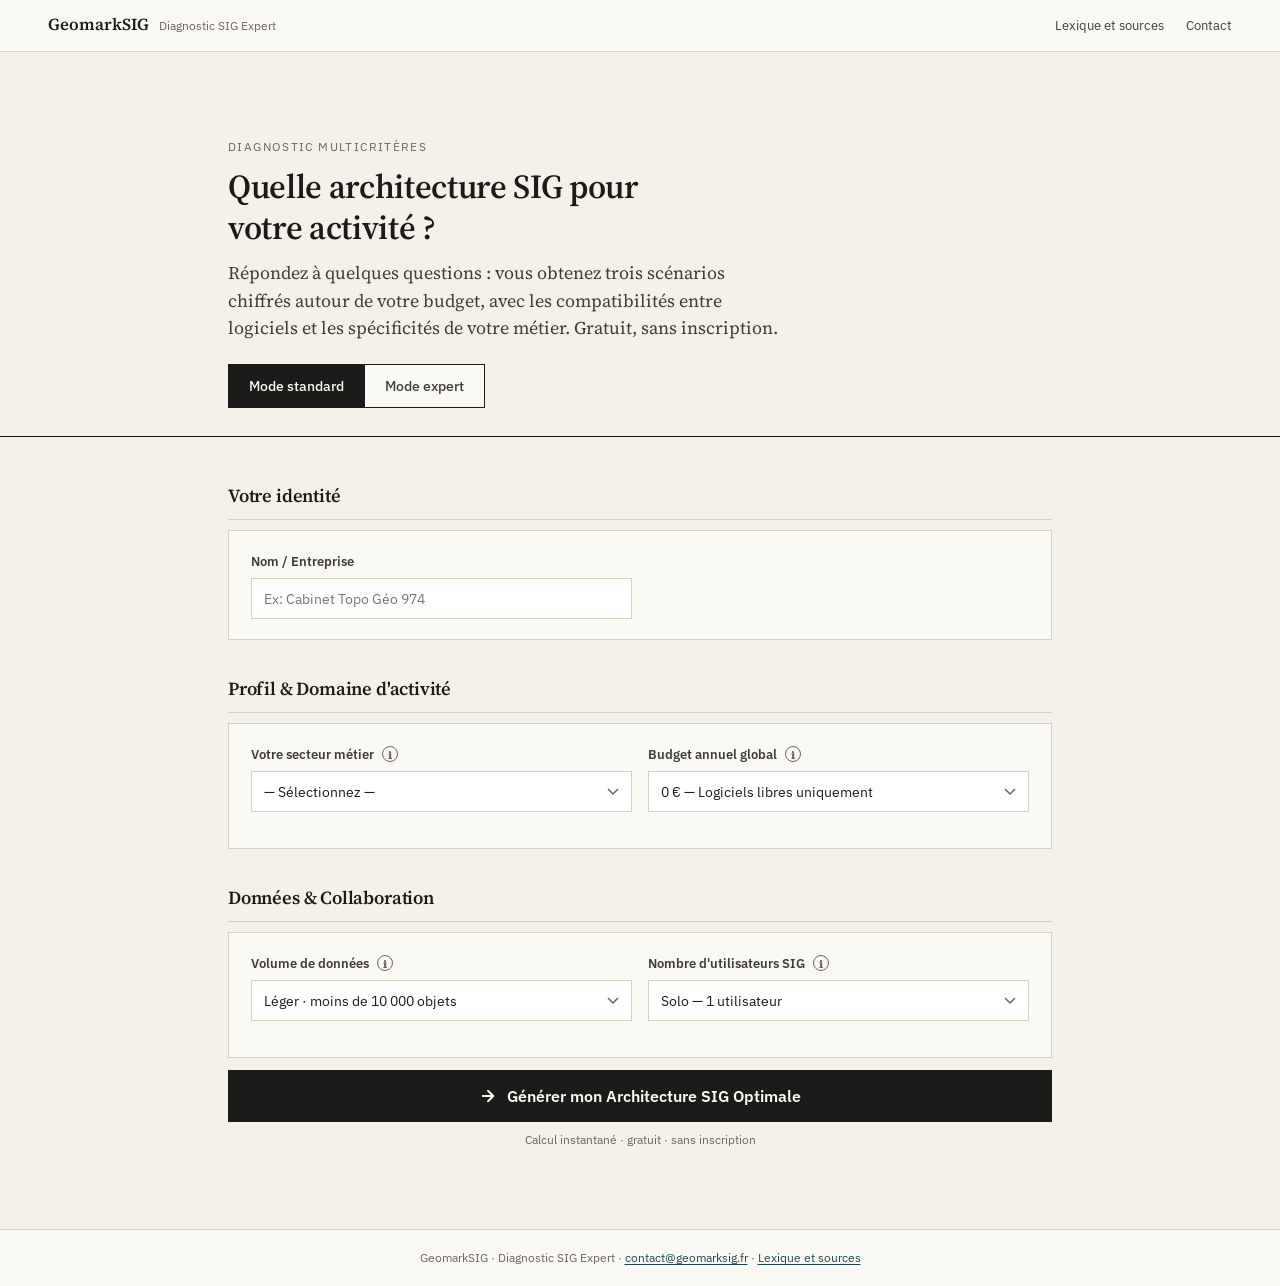
==== commit 6ff1d186: "Diagnostic v2 : scénarios par budget, lexique et infobulles, nouvelle interface - Catalogue de 102 b" ====
--- a/index.html
+++ b/index.html
@@ -4,156 +4,66 @@
 <meta charset="UTF-8">
 <meta name="viewport" content="width=device-width, initial-scale=1.0">
 <title>Diagnostic SIG Expert — Geomark SIG</title>
-<link href="https://fonts.googleapis.com/css2?family=DM+Sans:opsz,wght@9..40,400;9..40,500;9..40,600;9..40,700&family=DM+Mono:wght@400;500&display=swap" rel="stylesheet">
-<style>
-:root{
-  --ink:#0f1923;--ink2:#2c3e50;--muted:#6b7a8d;--border:#dde3ec;--surface:#f5f7fa;--white:#fff;
-  --green:#1a7a4a;--green-l:#e6f5ee;--green-d:#15643d;
-  --blue:#1a56e8;--blue-l:#e8effd;
-  --amber:#c9720c;--amber-l:#fef3e2;
-  --purple:#6c3483;--purple-l:#f5eef8;
-  --teal:#0e7490;--teal-l:#e0f2f7;
-  --coral:#c0392b;--coral-l:#fdf0ef;
-  --r:10px;--r2:16px;
-}
-*{box-sizing:border-box;margin:0;padding:0}
-body{font-family:'DM Sans',sans-serif;background:var(--surface);color:var(--ink);line-height:1.6}
-.page-header{background:var(--white);border-bottom:1px solid var(--border);position:sticky;top:0;z-index:200}
-.header-inner{max-width:940px;margin:auto;display:flex;align-items:center;justify-content:space-between;padding:12px 24px}
-.logo-area{display:flex;align-items:center;gap:10px}
-.logo-area img{height:38px;border-radius:6px}
-.logo-text{font-weight:700;font-size:1rem;color:var(--green)}
-.logo-sub{font-size:.68rem;color:var(--muted);display:block}
-.hero{background:linear-gradient(135deg,#0c1a10 0%,#0f2820 55%,#1a6040 100%);color:#fff;padding:40px 24px 36px;position:relative;overflow:hidden}
-.hero::before{content:'';position:absolute;inset:0;background-image:radial-gradient(circle at 20% 80%,rgba(26,122,74,.15) 0%,transparent 50%),radial-gradient(circle at 80% 20%,rgba(26,86,232,.1) 0%,transparent 50%)}
-.hero-inner{max-width:940px;margin:auto;position:relative}
-.hero-tag{display:inline-block;background:rgba(255,255,255,.1);border:1px solid rgba(255,255,255,.15);color:rgba(255,255,255,.9);font-size:.7rem;font-weight:600;letter-spacing:.6px;text-transform:uppercase;padding:4px 13px;border-radius:20px;margin-bottom:14px}
-.hero h1{font-size:1.7rem;font-weight:700;margin-bottom:8px}
-.hero-sub{font-size:.9rem;opacity:.72;max-width:540px;line-height:1.6}
-.mode-row{display:flex;gap:10px;margin-top:22px;flex-wrap:wrap}
-.mode-btn{padding:10px 22px;border-radius:30px;border:2px solid rgba(255,255,255,.3);color:rgba(255,255,255,.8);background:transparent;cursor:pointer;font-size:.88rem;font-weight:600;font-family:'DM Sans',sans-serif;transition:all .2s}
-.mode-btn.active{background:var(--white);color:var(--green);border-color:var(--white)}
-.mode-btn:not(.active):hover{border-color:rgba(255,255,255,.7);color:#fff}
-.wrap{max-width:940px;margin:0 auto;padding:28px 24px 80px}
-.slabel{font-size:.68rem;font-weight:700;text-transform:uppercase;letter-spacing:.8px;color:var(--muted);margin-bottom:12px;margin-top:26px;display:flex;align-items:center;gap:8px}
-.slabel::after{content:'';flex:1;height:1px;background:var(--border)}
-.card{background:var(--white);border:1.5px solid var(--border);border-radius:var(--r2);padding:22px;margin-bottom:14px}
-.card-gov{border-color:#c3b1e1;background:linear-gradient(to bottom right,#fff,#fdf9ff)}
-.card-skills{border-color:#86d4e8;background:linear-gradient(to bottom right,#fff,#f7fdff)}
-.card-interop{border-color:#f0a07a;background:linear-gradient(to bottom right,#fff,#fffaf7)}
-.card-freq{border-color:#82d9a2;background:linear-gradient(to bottom right,#fff,#f7fff9)}
-.card.expert-card{border-color:#f0c070}
-.field{margin-bottom:14px}
-.field:last-child{margin-bottom:0}
-.field label{display:flex;align-items:center;gap:6px;font-size:.85rem;font-weight:600;color:var(--ink2);margin-bottom:5px}
-.field input,.field select{width:100%;padding:10px 13px;border:1.5px solid var(--border);border-radius:8px;font-size:.88rem;color:var(--ink);background:var(--white);transition:border-color .2s;font-family:'DM Sans',sans-serif;appearance:none;-webkit-appearance:none}
-.field select{background-image:url("data:image/svg+xml,%3Csvg xmlns='http://www.w3.org/2000/svg' width='12' height='8'%3E%3Cpath d='M1 1l5 5 5-5' stroke='%236b7a8d' stroke-width='1.5' fill='none' stroke-linecap='round'/%3E%3C/svg%3E");background-repeat:no-repeat;background-position:right 12px center;padding-right:34px}
-.field input:focus,.field select:focus{outline:none;border-color:var(--green);box-shadow:0 0 0 3px rgba(26,122,74,.1)}
-.grid2{display:grid;grid-template-columns:1fr 1fr;gap:14px}
-@media(max-width:600px){.grid2{grid-template-columns:1fr}}
-/* Tooltip */
-.tip{display:inline-flex;align-items:center;justify-content:center;width:17px;height:17px;border-radius:50%;background:var(--border);color:var(--muted);font-size:.65rem;font-weight:700;cursor:help;flex-shrink:0;position:relative}
-.tip:hover .tip-box,.tip:focus .tip-box{display:block}
-.tip-box{display:none;position:absolute;left:50%;transform:translateX(-50%);bottom:calc(100% + 8px);background:var(--ink);color:#fff;font-size:.73rem;font-weight:400;line-height:1.5;padding:9px 13px;border-radius:8px;width:260px;z-index:500;white-space:normal;text-align:left;pointer-events:none;box-shadow:0 4px 16px rgba(0,0,0,.25)}
-.tip-box::after{content:'';position:absolute;top:100%;left:50%;transform:translateX(-50%);border:5px solid transparent;border-top-color:var(--ink)}
-/* Expert zone */
-.expert-zone{display:none}
-.expert-zone.visible{display:block;animation:fadeIn .35s ease}
-@keyframes fadeIn{from{opacity:0;transform:translateY(8px)}to{opacity:1;transform:translateY(0)}}
-.expert-badge{background:var(--amber-l);border:1px solid #f0c070;border-radius:8px;padding:9px 13px;font-size:.78rem;color:#8a5400;margin-bottom:14px;display:flex;align-items:center;gap:8px;line-height:1.5}
-/* Group badges */
-.gb{display:inline-flex;align-items:center;gap:5px;font-size:.68rem;font-weight:700;text-transform:uppercase;letter-spacing:.5px;padding:3px 9px;border-radius:10px;margin-bottom:12px}
-.gb-gov{background:var(--purple-l);color:var(--purple)}
-.gb-skills{background:var(--teal-l);color:var(--teal)}
-.gb-interop{background:var(--amber-l);color:var(--amber)}
-.gb-freq{background:var(--green-l);color:var(--green)}
-/* Suite hint */
-.suite-hint{display:none;border-radius:8px;padding:9px 13px;font-size:.78rem;margin-top:10px;line-height:1.55}
-.suite-hint.show{display:flex;gap:8px;align-items:flex-start}
-/* Contextual note */
-.ctx-note{display:none;border-radius:8px;padding:8px 12px;font-size:.76rem;margin-top:8px;line-height:1.5;border:1px solid}
-.ctx-note.show{display:block}
-/* Checkboxes */
-.cb-grid{display:grid;grid-template-columns:1fr 1fr;gap:8px;margin-top:6px}
-.cb-item{position:relative}
-.cb-item input[type=checkbox]{position:absolute;opacity:0;width:0;height:0}
-.cb-item label{display:flex;align-items:center;gap:8px;padding:8px 12px;border:1.5px solid var(--border);border-radius:8px;cursor:pointer;font-size:.82rem;font-weight:500;color:var(--ink2);transition:all .15s;background:var(--white)}
-.cb-item label:hover{border-color:var(--green);background:var(--green-l);color:var(--green)}
-.cb-item input:checked+label{border-color:var(--green);background:var(--green-l);color:var(--green)}
-.cb-box{width:15px;height:15px;border:1.5px solid var(--border);border-radius:4px;flex-shrink:0;transition:all .15s;display:flex;align-items:center;justify-content:center;background:#fff}
-.cb-item input:checked+label .cb-box{background:var(--green);border-color:var(--green)}
-.cb-item input:checked+label .cb-box::after{content:'✓';color:#fff;font-size:.62rem;font-weight:700}
-/* Submit */
-.btn-submit{width:100%;padding:16px;margin-top:6px;background:linear-gradient(135deg,var(--green) 0%,#2ecc71 100%);color:#fff;border:none;border-radius:var(--r2);font-family:'DM Sans',sans-serif;font-size:1rem;font-weight:700;cursor:pointer;transition:opacity .2s,transform .1s;display:flex;align-items:center;justify-content:center;gap:10px;box-shadow:0 4px 18px rgba(26,122,74,.28)}
-.btn-submit:hover{opacity:.92}
-.btn-submit:active{transform:scale(.99)}
-.submit-note{text-align:center;font-size:.73rem;color:var(--muted);margin-top:8px}
-.page-footer{border-top:1px solid var(--border);padding:16px 24px;display:flex;align-items:center;justify-content:space-between;flex-wrap:wrap;gap:12px;background:var(--white);margin-top:32px}
-.footer-right img{height:30px;opacity:.5}
-.footer-note{font-size:.71rem;color:var(--muted)}
-@media(max-width:640px){.hero h1{font-size:1.3rem}.mode-row{flex-direction:column}}
-</style>
+<link rel="preconnect" href="https://fonts.googleapis.com">
+<link href="https://fonts.googleapis.com/css2?family=IBM+Plex+Mono:wght@400;500&family=IBM+Plex+Sans:wght@400;500;600&family=Source+Serif+4:wght@400;600&display=swap" rel="stylesheet">
+<link rel="stylesheet" href="style.css">
+<link rel="stylesheet" href="style_form.css">
+
 </head>
 <body>
-<header class="page-header">
-  <div class="header-inner">
-    <div class="logo-area">
-      <img src="img/Gemini_Generated_Image_d7fwz8d7fwz8d7fw.png" alt="GeomarkSIG" onerror="this.style.display='none';document.getElementById('lf').style.display='block'">
-      <div><span class="logo-text" id="lf" style="display:none">GeomarkSIG</span><span class="logo-sub">Diagnostic SIG Expert</span></div>
-    </div>
-    <div style="background:var(--green-l);color:var(--green);padding:4px 13px;border-radius:20px;font-size:.75rem;font-weight:600">🗺️ Configurateur</div>
-  </div>
-</header>
-
-<section class="hero">
-  <div class="hero-inner">
-    <div class="hero-tag">GeomarkSIG · Diagnostic multicritères</div>
-    <h1>🗺️ Diagnostic SIG Geomark</h1>
-    <p class="hero-sub">Expertise multicritères pour architectures SIG complexes. Votre recommandation personnalisée parmi 500+ scénarios analysés.</p>
-    <div class="mode-row">
-      <button type="button" class="mode-btn active" id="btnSimple" onclick="toggleMode('simple')">⚡ Mode Standard</button>
-      <button type="button" class="mode-btn" id="btnExpert" onclick="toggleMode('expert')">🔬 Mode Expert Professionnel</button>
-    </div>
-  </div>
-</section>
+<header class="topbar"><div class="topbar-in">
+  <a class="brand" href="index.html">GeomarkSIG<small>Diagnostic SIG Expert</small></a>
+  <nav class="topnav"><a href="lexique.html">Lexique et sources</a><a href="mailto:contact@geomarksig.fr">Contact</a></nav>
+</div></header>
+
+<section class="intro"><div class="intro-in">
+  <div class="kicker">Diagnostic multicritères</div>
+  <h1>Quelle architecture SIG pour votre activité ?</h1>
+  <p class="lead">Répondez à quelques questions : vous obtenez trois scénarios chiffrés autour de votre budget, avec les compatibilités entre logiciels et les spécificités de votre métier. Gratuit, sans inscription.</p>
+  <div class="mode-row">
+    <button type="button" class="mode-btn active" id="btnSimple" onclick="toggleMode('simple')">Mode standard</button>
+    <button type="button" class="mode-btn" id="btnExpert" onclick="toggleMode('expert')">Mode expert</button>
+  </div>
+</div></section>
 
 <div class="wrap">
 <form action="resultats.html" method="GET">
 <input type="hidden" name="mode" id="inputMode" value="simple">
 
 <!-- IDENTITÉ -->
-<div class="slabel">🏷️ Votre identité</div>
+<div class="slabel">Votre identité</div>
 <div class="card">
   <div class="grid2">
     <div class="field"><label>Nom / Entreprise</label><input type="text" name="identite" placeholder="Ex: Cabinet Topo Géo 974" required></div>
-    <div class="field"><label>Email professionnel</label><input type="email" name="email" placeholder="contact@domaine.com"></div>
   </div>
 </div>
 
 <!-- PROFIL & DOMAINE -->
-<div class="slabel">💼 Profil & Domaine d'activité</div>
+<div class="slabel">Profil & Domaine d'activité</div>
 <div class="card">
   <div class="grid2">
     <div class="field">
       <label>Votre secteur métier <span class="tip" tabindex="0">ℹ<span class="tip-box">Oriente le logiciel SIG, les formats et les outils terrain. "Géomètre" active AutoCAD. "ONG" privilégie les solutions 100% gratuites. "Énergie" active le temps réel.</span></span></label>
       <select name="secteur" id="secteurSel" onchange="onSecteurChange()">
         <option value="">— Sélectionnez —</option>
-        <optgroup label="🏛️ Secteur public"><option value="collectivite">Collectivité Territoriale</option><option value="etat">État / Établissement public</option></optgroup>
-        <optgroup label="📐 Géomètre & DAO"><option value="geometre">Géomètre-Expert / Topographe</option><option value="btp">BTP / Infrastructures / VRD</option></optgroup>
-        <optgroup label="🌿 Environnement"><option value="bet_env">Bureau d'Études Environnement / Écologie</option><option value="agriculture">Agriculture / Agronomie / Viticulture</option></optgroup>
-        <optgroup label="⚡ Énergie & Réseaux"><option value="energie">Énergie / Réseaux (ENEDIS, télécom, eau)</option><option value="transport">Transport / Mobilité / Logistique</option></optgroup>
-        <optgroup label="🏢 Secteur privé"><option value="bet">Bureau d'Études Technique / Conseil</option><option value="immobilier">Immobilier / Foncier / Promotion</option><option value="geomarketing">Géomarketing / Commerce / Retail</option></optgroup>
-        <optgroup label="🤝 Humanitaire"><option value="ong">Humanitaire / ONG / Santé publique</option></optgroup>
-        <optgroup label="❓ Autre"><option value="etudiant">Étudiant / Formation / Recherche</option><option value="ne_sait_pas">Je ne sais pas / Autre</option></optgroup>
+        <optgroup label=" Secteur public"><option value="collectivite">Collectivité Territoriale</option><option value="etat">État / Établissement public</option></optgroup>
+        <optgroup label=" Géomètre & DAO"><option value="geometre">Géomètre-Expert / Topographe</option><option value="btp">BTP / Infrastructures / VRD</option></optgroup>
+        <optgroup label=" Environnement"><option value="bet_env">Bureau d'Études Environnement / Écologie</option><option value="agriculture">Agriculture / Agronomie / Viticulture</option></optgroup>
+        <optgroup label=" Énergie & Réseaux"><option value="energie">Énergie / Réseaux (ENEDIS, télécom, eau)</option><option value="transport">Transport / Mobilité / Logistique</option></optgroup>
+        <optgroup label=" Secteur privé"><option value="bet">Bureau d'Études Technique / Conseil</option><option value="immobilier">Immobilier / Foncier / Promotion</option><option value="geomarketing">Géomarketing / Commerce / Retail</option></optgroup>
+        <optgroup label=" Humanitaire"><option value="ong">Humanitaire / ONG / Santé publique</option></optgroup>
+        <optgroup label=" Autre"><option value="etudiant">Étudiant / Formation / Recherche</option><option value="ne_sait_pas">Je ne sais pas / Autre</option></optgroup>
       </select>
     </div>
     <div class="field">
       <label>Budget annuel global <span class="tip" tabindex="0">ℹ<span class="tip-box">Logiciels + hébergement + abonnements cloud. Hors prestation, formation et matériel terrain.</span></span></label>
       <select name="budget">
         <option value="zero">0 € — Logiciels libres uniquement</option>
-        <option value="starter_free">Starter · 50 – 500 €/an</option>
+        <option value="starter_free">Starter · 50 – 1 000 €/an</option>
         <option value="inter_pro">Intermédiaire · 1 000 – 5 000 €/an</option>
-        <option value="entreprise">Entreprise · +10 000 €/an</option>
+        <option value="avance">Avancé · 5 000 – 10 000 €/an</option>
+        <option value="entreprise">Entreprise · 10 000 – 25 000 €/an</option>
+        <option value="premium">Grande organisation · +25 000 €/an</option>
         <option value="nsp">Je ne sais pas</option>
       </select>
     </div>
@@ -161,7 +71,7 @@
 </div>
 
 <!-- DONNÉES & COLLABORATION -->
-<div class="slabel">📊 Données & Collaboration</div>
+<div class="slabel">Données & Collaboration</div>
 <div class="card">
   <div class="grid2">
     <div class="field">
@@ -187,31 +97,31 @@
 
 <!-- ZONE EXPERT -->
 <div class="expert-zone" id="expertZone">
-<div class="expert-badge">🔬 Paramètres avancés — ces réponses affinent votre architecture parmi 500+ scénarios. "Je ne sais pas" = valeur neutre.</div>
+<div class="expert-badge"> Paramètres avancés — ces réponses affinent votre architecture parmi 500+ scénarios. "Je ne sais pas" = valeur neutre.</div>
 
 <!-- SI EXISTANT -->
-<div class="slabel">🖥️ Architecture SI existante</div>
+<div class="slabel">Architecture SI existante</div>
 <div class="card expert-card">
   <div class="field">
     <label>Votre infrastructure ou cloud actuel <span class="tip" tabindex="0">ℹ<span class="tip-box">Si vous avez déjà Azure, AWS ou Apple iCloud, le SIG s'y intégrera pour réduire coûts et complexité. Ce choix active des dépendances de suite (Esri ↔ Azure, QGIS ↔ iCloud…)</span></span></label>
     <select name="si_existant" id="siSel" onchange="onSiChange()">
       <option value="aucun">Aucun — On part de zéro</option>
-      <optgroup label="☁️ Microsoft"><option value="azure">Microsoft Azure (VM, SQL Server, Active Directory)</option><option value="m365">Microsoft 365 / Office 365 (Teams, SharePoint)</option></optgroup>
-      <optgroup label="🟠 Amazon"><option value="aws">Amazon Web Services · AWS (EC2, S3, RDS)</option></optgroup>
-      <optgroup label="🔵 Google"><option value="google">Google Cloud Platform · GCP (BigQuery, Maps API)</option><option value="google_workspace">Google Workspace (Gmail, Drive, Meet)</option></optgroup>
-      <optgroup label="🍎 Apple"><option value="apple_icloud">Apple iCloud / Apple Business Essentials</option></optgroup>
-      <optgroup label="🏠 Physique"><option value="on_premise">Serveurs physiques internes (On-Premise)</option></optgroup>
-      <optgroup label="📐 Métier déjà licencié"><option value="autocad_si">AutoCAD / Autodesk (déjà licencié)</option><option value="arcgis_si">ArcGIS / Esri (déjà licencié)</option></optgroup>
-      <optgroup label="☁️ Cloud souverain / Autre"><option value="cloud_tier">Cloud souverain (OVH, Scaleway, Hetzner…)</option><option value="bureautique_cloud">Bureautique Cloud + forte conso data (+90j)</option><option value="nsp_si">Je ne sais pas</option></optgroup>
+      <optgroup label=" Microsoft"><option value="azure">Microsoft Azure (VM, SQL Server, Active Directory)</option><option value="m365">Microsoft 365 / Office 365 (Teams, SharePoint)</option></optgroup>
+      <optgroup label=" Amazon"><option value="aws">Amazon Web Services · AWS (EC2, S3, RDS)</option></optgroup>
+      <optgroup label=" Google"><option value="google">Google Cloud Platform · GCP (BigQuery, Maps API)</option><option value="google_workspace">Google Workspace (Gmail, Drive, Meet)</option></optgroup>
+      <optgroup label=" Apple"><option value="apple_icloud">Apple iCloud / Apple Business Essentials</option></optgroup>
+      <optgroup label=" Physique"><option value="on_premise">Serveurs physiques internes (On-Premise)</option></optgroup>
+      <optgroup label=" Métier déjà licencié"><option value="autocad_si">AutoCAD / Autodesk (déjà licencié)</option><option value="arcgis_si">ArcGIS / Esri (déjà licencié)</option><option value="supermap_si">SuperMap (iDesktop / iServer déjà licencié)</option><option value="mapinfo_si">MapInfo Pro / Precisely (déjà licencié)</option></optgroup>
+      <optgroup label=" Cloud souverain / Autre"><option value="cloud_tier">Cloud souverain (OVH, Scaleway, Hetzner…)</option><option value="bureautique_cloud">Bureautique Cloud + forte conso data (+90j)</option><option value="nsp_si">Je ne sais pas</option></optgroup>
     </select>
     <div class="suite-hint" id="suiteHint"></div>
   </div>
 </div>
 
 <!-- GROUPE 1 : GOUVERNANCE & SÉCURITÉ -->
-<div class="slabel">🛡️ Gouvernance & Sécurité</div>
+<div class="slabel">Gouvernance & Sécurité</div>
 <div class="card card-gov">
-  <span class="gb gb-gov">🛡️ Gouvernance</span>
+  <span class="gb gb-gov"> Gouvernance</span>
   <div class="grid2">
     <div class="field">
       <label>Niveau de souveraineté & RGPD <span class="tip" tabindex="0">ℹ<span class="tip-box">Standard : Cloud US acceptable. Sensible : données en Europe/France (RGPD). Critique : Hébergement interne obligatoire (air-gapped, défense, secret). Ce paramètre a un poids ×3 dans la matrice.</span></span></label>
@@ -256,9 +166,9 @@
 </div>
 
 <!-- GROUPE 2 : COMPÉTENCES INTERNES -->
-<div class="slabel">🧠 Compétences & Maintenance</div>
+<div class="slabel">Compétences & Maintenance</div>
 <div class="card card-skills">
-  <span class="gb gb-skills">👥 Compétences</span>
+  <span class="gb gb-skills"> Compétences</span>
   <div class="grid2">
     <div class="field">
       <label>Niveau technique de l'équipe SIG <span class="tip" tabindex="0">ℹ<span class="tip-box">Facteur humain décisif. Débutant = SaaS (Felt, ArcGIS Online). Administrateur = PostGIS+GeoServer. Développeur = scripts Python, API REST, Docker. Ce paramètre a un poids ×2 dans la matrice.</span></span></label>
@@ -301,18 +211,18 @@
 </div>
 
 <!-- GROUPE 3 : INTEROPÉRABILITÉ MÉTIER -->
-<div class="slabel">🔌 Interopérabilité Métier</div>
+<div class="slabel">Interopérabilité Métier</div>
 <div class="card card-interop">
-  <span class="gb gb-interop">⚙️ Interopérabilité</span>
+  <span class="gb gb-interop"> Interopérabilité</span>
   <div class="field">
     <label>Logiciels métier à connecter au SIG <span class="tip" tabindex="0">ℹ<span class="tip-box">Cochez tout ce qui s'applique. AutoCAD/Revit → le SIG doit lire DWG. ERP/CRM → connexion API ou FME. BI → PostGIS se connecte à Power BI et Tableau. IoT → base temporelle (TimescaleDB). Ces choix impactent directement le scoring ETL et la base de données.</span></span></label>
     <div class="cb-grid">
-      <div class="cb-item"><input type="checkbox" name="interop_autocad" value="1" id="ic1"><label for="ic1"><span class="cb-box"></span>📐 AutoCAD / Revit / BIM</label></div>
-      <div class="cb-item"><input type="checkbox" name="interop_erp" value="1" id="ic2"><label for="ic2"><span class="cb-box"></span>🏢 ERP / CRM (SAP, Salesforce…)</label></div>
-      <div class="cb-item"><input type="checkbox" name="interop_bi" value="1" id="ic3"><label for="ic3"><span class="cb-box"></span>📊 BI / Décisionnel (Power BI, Tableau)</label></div>
-      <div class="cb-item"><input type="checkbox" name="interop_iot" value="1" id="ic4"><label for="ic4"><span class="cb-box"></span>📡 IoT / Capteurs / SCADA temps réel</label></div>
-      <div class="cb-item"><input type="checkbox" name="interop_opendata" value="1" id="ic5"><label for="ic5"><span class="cb-box"></span>🌍 Open Data / INSPIRE / WMS publics</label></div>
-      <div class="cb-item"><input type="checkbox" name="interop_api" value="1" id="ic6"><label for="ic6"><span class="cb-box"></span>🔌 API REST / Webhooks personnalisés</label></div>
+      <div class="cb-item"><input type="checkbox" name="interop_autocad" value="1" id="ic1"><label for="ic1"><span class="cb-box"></span> AutoCAD / Revit / BIM</label></div>
+      <div class="cb-item"><input type="checkbox" name="interop_erp" value="1" id="ic2"><label for="ic2"><span class="cb-box"></span> ERP / CRM (SAP, Salesforce…)</label></div>
+      <div class="cb-item"><input type="checkbox" name="interop_bi" value="1" id="ic3"><label for="ic3"><span class="cb-box"></span> BI / Décisionnel (Power BI, Tableau)</label></div>
+      <div class="cb-item"><input type="checkbox" name="interop_iot" value="1" id="ic4"><label for="ic4"><span class="cb-box"></span> IoT / Capteurs / SCADA temps réel</label></div>
+      <div class="cb-item"><input type="checkbox" name="interop_opendata" value="1" id="ic5"><label for="ic5"><span class="cb-box"></span> Open Data / INSPIRE / WMS publics</label></div>
+      <div class="cb-item"><input type="checkbox" name="interop_api" value="1" id="ic6"><label for="ic6"><span class="cb-box"></span> API REST / Webhooks personnalisés</label></div>
     </div>
     <div class="ctx-note" id="interopNote" style="background:var(--amber-l);color:#7a4a00;border-color:#f0c070"></div>
   </div>
@@ -329,9 +239,9 @@
 </div>
 
 <!-- GROUPE 4 : FRÉQUENCE & VOLUME D'AUDIENCE -->
-<div class="slabel">📈 Fréquence & Volume d'Audience</div>
+<div class="slabel">Fréquence & Volume d'Audience</div>
 <div class="card card-freq">
-  <span class="gb gb-freq">⚡ Fréquence</span>
+  <span class="gb gb-freq"> Fréquence</span>
   <div class="grid2">
     <div class="field">
       <label>Fréquence de mise à jour des données <span class="tip" tabindex="0">ℹ<span class="tip-box">Des données temps réel (capteurs IoT, GPS) imposent une base temporelle (TimescaleDB) et un serveur scalable. Une mise à jour mensuelle peut se faire avec de simples fichiers GeoPackage.</span></span></label>
@@ -375,23 +285,23 @@
 </div>
 
 <!-- DIFFUSION WEB -->
-<div class="slabel">🌐 Diffusion Web & Portail</div>
+<div class="slabel">Diffusion Web & Portail</div>
 <div class="card expert-card">
   <div class="field">
     <label>Que souhaitez-vous faire avec vos cartes ? <span class="tip" tabindex="0">ℹ<span class="tip-box">"En interne" = pas de portail web. "Portail métier" = Lizmap ou GeoServer avec formulaires d'édition. "Grand public" = open data avec catalogue INSPIRE.</span></span></label>
     <select name="diffusion">
-      <option value="interne">🔒 En interne — Pas de partage externe</option>
-      <option value="simple_web">🔗 Partage simple — Un lien carte (lecture seule)</option>
-      <option value="collaboratif">✏️ Collaboratif — Partage + édition en équipe</option>
-      <option value="portail_metier">⚙️ Portail métier — Application web + formulaires</option>
-      <option value="grand_public">🌍 Grand public — Open data, atlas territorial</option>
+      <option value="interne"> En interne — Pas de partage externe</option>
+      <option value="simple_web"> Partage simple — Un lien carte (lecture seule)</option>
+      <option value="collaboratif"> Collaboratif — Partage + édition en équipe</option>
+      <option value="portail_metier"> Portail métier — Application web + formulaires</option>
+      <option value="grand_public"> Grand public — Open data, atlas territorial</option>
       <option value="nsp">Je ne sais pas</option>
     </select>
   </div>
 </div>
 
 <!-- TERRAIN & IMAGERIE -->
-<div class="slabel">🛰️ Terrain & Imagerie</div>
+<div class="slabel">Terrain & Imagerie</div>
 <div class="card expert-card">
   <div class="grid2">
     <div class="field">
@@ -401,6 +311,8 @@
         <option value="payant_mensuel">Abonnement (Sentinel-2, Planet, flux premium)</option>
         <option value="achat_precision">Achat précision (Ortho HD 5 cm, IGN)</option>
         <option value="drone">Drone / Aérien (précision centimétrique)</option>
+        <option value="sat_thr">Satellite THR (Pléiades Neo, Maxar) / LiDAR</option>
+        <option value="gee">Analyse satellite cloud (Google Earth Engine, Sentinel Hub)</option>
         <option value="nsp">Je ne sais pas</option>
       </select>
     </div>
@@ -411,6 +323,7 @@
         <option value="qfield">QField / Mergin Maps — SIG pro hors-ligne (QGIS)</option>
         <option value="kobo">KoboCollect / ODK — Enquêtes & formulaires socio-éco</option>
         <option value="fieldmaps">ArcGIS Field Maps — Solution Esri terrain</option>
+        <option value="supermap">SuperMap iMobile — Terrain SuperMap (iServer requis)</option>
         <option value="nsp">Je ne sais pas</option>
       </select>
       <div class="ctx-note" id="terrainNote" style="background:var(--green-l);color:var(--green);border-color:#82e0aa"></div>
@@ -420,17 +333,13 @@
 </div><!-- fin expert-zone -->
 
 <button type="submit" class="btn-submit">
-  <svg width="18" height="18" viewBox="0 0 24 24" fill="none" stroke="currentColor" stroke-width="2.5" stroke-linecap="round" stroke-linejoin="round"><path d="M5 12h14M12 5l7 7-7 7"/></svg>
-  Générer mon Architecture SIG Optimale
+  <svg width="18" height="18" viewBox="0 0 24 24" fill="none" stroke="currentColor" stroke-width="2.5" stroke-linecap="round" stroke-linejoin="round"><path d="M5 12h14M12 5l7 7-7 7"/></svg> Générer mon Architecture SIG Optimale
 </button>
-<p class="submit-note">Diagnostic instantané · Gratuit · Aucune inscription requise</p>
+<p class="submit-note">Calcul instantané · gratuit · sans inscription</p>
 </form>
 </div>
 
-<footer class="page-footer">
-  <div class="footer-note">GeomarkSIG · Diagnostic SIG Expert · <a href="mailto:contact@geomarksig.fr" style="color:var(--green)">contact@geomarksig.fr</a></div>
-  <div class="footer-right"><img src="img/Gemini_Generated_Image_109d2i109d2i109d.png" alt="GeomarkSIG" onerror="this.style.display='none'"></div>
-</footer>
+<footer class="page-footer">GeomarkSIG · Diagnostic SIG Expert · <a href="mailto:contact@geomarksig.fr">contact@geomarksig.fr</a> · <a href="lexique.html">Lexique et sources</a></footer>
 
 <script>
 function toggleMode(m){
@@ -452,17 +361,19 @@
   if(v==='ong'){document.getElementById('ic5').checked=true;onInteropChange();}
 }
 const SUITE_HINTS={
-  azure:{bg:'#e8effd',col:'#1a3a8a',msg:'☁️ <strong>Azure détecté</strong> — ArcGIS Enterprise + Azure AD = SSO natif. Azure France Central pour le RGPD. OneDrive synchronise vos GeoPackage.'},
-  m365:{bg:'#e8effd',col:'#1a3a8a',msg:'📧 <strong>Microsoft 365 détecté</strong> — Intégration Teams/SharePoint via ArcGIS for Microsoft 365. Power BI Maps pour les tableaux de bord spatiaux.'},
-  aws:{bg:'#fef3e2',col:'#7a3a00',msg:'🟠 <strong>AWS détecté</strong> — RDS PostGIS + GeoServer EC2. Supabase compatible AWS. S3 pour le stockage raster volumique.'},
-  google:{bg:'#e8f0fe',col:'#1a4080',msg:'🔵 <strong>GCP détecté</strong> — BigQuery GIS pour les analyses spatiales à grande échelle. Cloud Maps Platform pour les fonds de plan.'},
-  google_workspace:{bg:'#e8f0fe',col:'#1a4080',msg:'📅 <strong>Google Workspace détecté</strong> — Google Drive synchronise vos GeoPackage. Felt exporte en lien Google-compatible. Looker Studio pour la BI spatiale.'},
-  apple_icloud:{bg:'#f5f5f7',col:'#444',msg:'🍎 <strong>Apple / iCloud détecté</strong> — ⚠️ ArcGIS Pro = Windows uniquement. QGIS natif macOS recommandé. iCloud Drive synchronise vos GeoPackage entre Mac et QField iOS.'},
-  on_premise:{bg:'#e6f5ee',col:'#1a5a3a',msg:'🏠 <strong>On-Premise détecté</strong> — PostGIS + GeoServer sur serveur interne. Zéro cloud, souveraineté totale, coût récurrent nul.'},
-  autocad_si:{bg:'#f5eef8',col:'#5a1a7a',msg:'📐 <strong>AutoCAD déjà licencié</strong> — AutoCAD Map 3D lit les DWG nativement. QGIS avec plugin DWG en alternative gratuite.'},
-  arcgis_si:{bg:'#e8effd',col:'#1a3a8a',msg:'🗺️ <strong>Licences Esri existantes</strong> — Exploitez vos licences : ArcGIS Pro + Online + Field Maps + Experience Builder. Pas besoin de changer d\'écosystème.'},
+  azure:{bg:'#e8effd',col:'#1a3a8a',msg:' <strong>Azure détecté</strong> — ArcGIS Enterprise + Azure AD = SSO natif. Azure France Central pour le RGPD. OneDrive synchronise vos GeoPackage.'},
+  m365:{bg:'#e8effd',col:'#1a3a8a',msg:' <strong>Microsoft 365 détecté</strong> — Intégration Teams/SharePoint via ArcGIS for Microsoft 365. Power BI Maps pour les tableaux de bord spatiaux.'},
+  aws:{bg:'#fef3e2',col:'#7a3a00',msg:' <strong>AWS détecté</strong> — RDS PostGIS + GeoServer EC2. Supabase compatible AWS. S3 pour le stockage raster volumique.'},
+  google:{bg:'#e8f0fe',col:'#1a4080',msg:' <strong>GCP détecté</strong> — BigQuery GIS pour les analyses spatiales à grande échelle. Cloud Maps Platform pour les fonds de plan.'},
+  google_workspace:{bg:'#e8f0fe',col:'#1a4080',msg:' <strong>Google Workspace détecté</strong> — Google Drive synchronise vos GeoPackage. Felt exporte en lien Google-compatible. Looker Studio pour la BI spatiale.'},
+  apple_icloud:{bg:'#f5f5f7',col:'#444',msg:' <strong>Apple / iCloud détecté</strong> —  ArcGIS Pro = Windows uniquement. QGIS natif macOS recommandé. iCloud Drive synchronise vos GeoPackage entre Mac et QField iOS.'},
+  on_premise:{bg:'#e6f5ee',col:'#1a5a3a',msg:' <strong>On-Premise détecté</strong> — PostGIS + GeoServer sur serveur interne. Zéro cloud, souveraineté totale, coût récurrent nul.'},
+  autocad_si:{bg:'#f5eef8',col:'#5a1a7a',msg:' <strong>AutoCAD déjà licencié</strong> — AutoCAD Map 3D lit les DWG nativement. QGIS avec plugin DWG en alternative gratuite.'},
+  arcgis_si:{bg:'#e8effd',col:'#1a3a8a',msg:' <strong>Licences Esri existantes</strong> — Exploitez vos licences : ArcGIS Pro + Online + Field Maps + Experience Builder. Pas besoin de changer d\'écosystème.'},
+  supermap_si:{bg:'#fdeceb',col:'#8a1a1a',msg:'🇨🇳 <strong>SuperMap détecté</strong> — iDesktop + iServer + iPortal + iMobile : très fort en 3D/BIM, photogrammétrie oblique et Big Data.  Éditeur chinois : support francophone limité, à écarter pour les données sensibles/critiques.'},
+  mapinfo_si:{bg:'#f5eef8',col:'#5a1a7a',msg:' <strong>MapInfo Pro détecté</strong> — Fichiers .TAB lisibles par QGIS/GDAL. Très répandu en télécom, assurance et retail. Windows uniquement.'},
   cloud_tier:{bg:'#e6f5ee',col:'#1a5a3a',msg:'🇫🇷 <strong>Cloud souverain détecté</strong> — OVHcloud, Scaleway ou Hetzner. PostGIS + Lizmap ou GeoServer en Docker en moins d\'1h. RGPD natif.'},
-  bureautique_cloud:{bg:'#fef3e2',col:'#8a4a00',msg:'📆 <strong>Forte conso data (+90j)</strong> — Stockage objet dédié requis (S3 / OVH Object Storage) pour vos rasters. Plan cloud payant dès 100 Go.'},
+  bureautique_cloud:{bg:'#fef3e2',col:'#8a4a00',msg:' <strong>Forte conso data (+90j)</strong> — Stockage objet dédié requis (S3 / OVH Object Storage) pour vos rasters. Plan cloud payant dès 100 Go.'},
 };
 function onSiChange(){
   const v=document.getElementById('siSel').value,h=document.getElementById('suiteHint'),d=SUITE_HINTS[v];
@@ -470,12 +381,12 @@
   else h.classList.remove('show');
 }
 const INTEROP_NOTES={
-  interop_autocad:'📐 <strong>AutoCAD/BIM</strong> : ArcGIS Pro et AutoCAD Map 3D lisent les DWG nativement. QGIS via plugin DWG gratuit. FME pour les échanges BIM avancés (IFC, RVT).',
-  interop_erp:'🏢 <strong>ERP/CRM</strong> : connexion SIG↔ERP via API REST ou ETL FME. ArcGIS Online connecteurs Salesforce/SAP natifs. PostGIS via PostgREST pour API personnalisée.',
-  interop_bi:'📊 <strong>BI/Décisionnel</strong> : PostGIS se connecte nativement à Power BI, Tableau et Grafana. ArcGIS Dashboards intégré à la suite Esri. Grafana idéal pour les données IoT.',
-  interop_iot:'📡 <strong>IoT/Capteurs</strong> : base temporelle TimescaleDB (extension PostGIS) ou InfluxDB recommandée. MQTT comme protocole. Grafana pour la visualisation temps réel.',
-  interop_opendata:'🌍 <strong>Open Data/INSPIRE</strong> : GeoNode = plateforme de référence avec catalogue INSPIRE intégré. GeoServer publie les flux WMS/WFS standards.',
-  interop_api:'🔌 <strong>API REST</strong> : GeoServer publie WFS/WMS standards. Supabase génère des API REST automatiquement. PostGIS + PostgREST pour API spatiale personnalisée.',
+  interop_autocad:' <strong>AutoCAD/BIM</strong> : ArcGIS Pro et AutoCAD Map 3D lisent les DWG nativement. QGIS via plugin DWG gratuit. FME pour les échanges BIM avancés (IFC, RVT).',
+  interop_erp:' <strong>ERP/CRM</strong> : connexion SIG↔ERP via API REST ou ETL FME. ArcGIS Online connecteurs Salesforce/SAP natifs. PostGIS via PostgREST pour API personnalisée.',
+  interop_bi:' <strong>BI/Décisionnel</strong> : PostGIS se connecte nativement à Power BI, Tableau et Grafana. ArcGIS Dashboards intégré à la suite Esri. Grafana idéal pour les données IoT.',
+  interop_iot:' <strong>IoT/Capteurs</strong> : base temporelle TimescaleDB (extension PostGIS) ou InfluxDB recommandée. MQTT comme protocole. Grafana pour la visualisation temps réel.',
+  interop_opendata:' <strong>Open Data/INSPIRE</strong> : GeoNode = plateforme de référence avec catalogue INSPIRE intégré. GeoServer publie les flux WMS/WFS standards.',
+  interop_api:' <strong>API REST</strong> : GeoServer publie WFS/WMS standards. Supabase génère des API REST automatiquement. PostGIS + PostgREST pour API spatiale personnalisée.',
 };
 function onInteropChange(){
   const notes=[];
@@ -488,9 +399,10 @@
   Object.keys(INTEROP_NOTES).forEach(k=>{const el=document.querySelector('input[name="'+k+'"]');if(el)el.addEventListener('change',onInteropChange);});
 });
 const TERRAIN_NOTES={
-  qfield:'🟢 <strong>QField</strong> : synchronise vos projets QGIS via QFieldCloud. Android & iOS. GPS centimétrique avec antenne externe. KoboCollect pour les enquêtes complémentaires.',
-  kobo:'📋 <strong>KoboCollect / ODK</strong> : formulaires hors-ligne complexes, logique conditionnelle. Standard ONG (UNHCR, MSF). Analyses statistiques intégrées. Gratuit.',
-  fieldmaps:'🔵 <strong>ArcGIS Field Maps</strong> : nécessite ArcGIS Online Creator (500€/an). Collecte + édition temps réel. Survey123 inclus pour les enquêtes avancées.',
+  qfield:' <strong>QField</strong> : synchronise vos projets QGIS via QFieldCloud. Android & iOS. GPS centimétrique avec antenne externe. KoboCollect pour les enquêtes complémentaires.',
+  kobo:' <strong>KoboCollect / ODK</strong> : formulaires hors-ligne complexes, logique conditionnelle. Standard ONG (UNHCR, MSF). Analyses statistiques intégrées. Gratuit.',
+  fieldmaps:' <strong>ArcGIS Field Maps</strong> : nécessite ArcGIS Online Creator (500€/an). Collecte + édition temps réel. Survey123 inclus pour les enquêtes avancées.',
+  supermap:' <strong>SuperMap iMobile</strong> : SDK/app mobile liée à SuperMap iServer. Bon support 3D et hors-ligne, mais écosystème peu diffusé en Europe.',
 };
 function onTerrainChange(){
   const v=document.getElementById('terrainSel').value,n=document.getElementById('terrainNote');
--- a/style.css
+++ b/style.css
@@ -0,0 +1,202 @@
+/* ══════════════════════════════════════════════════════════════════
+   Diagnostic SIG Expert — feuille de style commune (résultats + lexique)
+   Parti pris : document de travail imprimable, papier chaud, un seul
+   accent, filets fins, pas d'ombres ni de dégradés.
+══════════════════════════════════════════════════════════════════ */
+:root{
+  --bg:#f4f1e8; --paper:#fbf9f3; --ink:#1c1b19; --ink2:#403d37; --muted:#6c675b;
+  --rule:#d6d0c1; --rule2:#e7e2d4;
+  --accent:#1b4857; --accent-l:#e1ebee;
+  --ok:#2c6a3d; --ok-l:#e3eddf; --warn:#955810; --warn-l:#f5e9d3; --bad:#8d2c2c; --bad-l:#f3dfdc;
+  --serif:'Source Serif 4','Source Serif Pro',Georgia,'Times New Roman',serif;
+  --sans:'IBM Plex Sans','Segoe UI',system-ui,-apple-system,sans-serif;
+  --mono:'IBM Plex Mono',ui-monospace,Consolas,monospace;
+}
+*{box-sizing:border-box;margin:0;padding:0}
+html{scroll-behavior:smooth;scroll-padding-top:70px}
+body{background:var(--bg);color:var(--ink);font:400 15px/1.6 var(--sans);-webkit-font-smoothing:antialiased}
+a{color:var(--accent);text-decoration:underline;text-decoration-thickness:1px;text-underline-offset:2px}
+a:hover{color:var(--ink)}
+h1,h2,h3{font-family:var(--serif);font-weight:600;letter-spacing:-.01em;line-height:1.2}
+button{font:inherit;color:inherit;cursor:pointer}
+
+/* ── barre supérieure ── */
+.topbar{background:var(--paper);border-bottom:1px solid var(--rule);position:sticky;top:0;z-index:50}
+.topbar-in{max-width:1240px;margin:auto;padding:12px 28px;display:flex;align-items:baseline;justify-content:space-between;gap:20px}
+.brand{font-family:var(--serif);font-weight:600;font-size:1.05rem;color:var(--ink);text-decoration:none}
+.brand small{font-family:var(--sans);font-weight:400;font-size:.76rem;color:var(--muted);margin-left:10px}
+.topnav{display:flex;gap:22px;font-size:.84rem}
+.topnav a{color:var(--ink2);text-decoration:none;border-bottom:1px solid transparent}
+.topnav a:hover{border-bottom-color:var(--ink)}
+
+/* ── mise en page ── */
+.shell{max-width:1240px;margin:0 auto;padding:0 28px 90px;display:grid;grid-template-columns:176px minmax(0,1fr);gap:44px}
+.toc{position:sticky;top:76px;align-self:start;padding-top:34px;font-size:.8rem}
+.toc ol{list-style:none}
+.toc li a{display:block;padding:5px 0 5px 12px;border-left:2px solid var(--rule);color:var(--muted);text-decoration:none}
+.toc li a:hover{color:var(--ink)}
+.toc li a.on{border-left-color:var(--accent);color:var(--ink);font-weight:500}
+.toc .n{font-family:var(--mono);font-size:.7rem;margin-right:6px;color:var(--muted)}
+main{min-width:0}
+
+/* ── en-tête de rapport ── */
+.head{padding:38px 0 26px;border-bottom:1px solid var(--ink)}
+.kicker{font-size:.72rem;letter-spacing:.12em;text-transform:uppercase;color:var(--muted);margin-bottom:10px}
+.head h1{font-size:2.25rem;max-width:22ch;margin-bottom:14px}
+.lead{font-family:var(--serif);font-size:1.12rem;line-height:1.55;color:var(--ink2);max-width:62ch}
+.facts-row{display:grid;grid-template-columns:repeat(auto-fit,minmax(150px,1fr));gap:0;margin-top:26px;border-top:1px solid var(--rule)}
+.facts-row div{padding:10px 16px 10px 0}
+.facts-row dt{font-size:.68rem;letter-spacing:.09em;text-transform:uppercase;color:var(--muted)}
+.facts-row dd{font-size:.92rem;font-weight:500}
+
+/* ── titres de section ── */
+section{padding-top:46px}
+h2.sec{font-size:1.45rem;display:flex;align-items:baseline;gap:12px;padding-bottom:10px;border-bottom:1px solid var(--rule);margin-bottom:20px}
+h2.sec .n{font-family:var(--mono);font-size:.78rem;font-weight:400;color:var(--muted)}
+.sec-note{color:var(--muted);font-size:.86rem;max-width:72ch;margin:-8px 0 18px}
+
+/* ── sélecteur de scénarios ── */
+.scen{display:grid;grid-template-columns:repeat(3,1fr);border:1px solid var(--ink);background:var(--paper)}
+.scen button{background:none;border:0;border-right:1px solid var(--rule);padding:16px 18px 14px;text-align:left;position:relative}
+.scen button:last-child{border-right:0}
+.scen button:hover{background:var(--rule2)}
+.scen button[aria-pressed=true]{background:var(--paper);box-shadow:inset 0 -4px 0 var(--accent)}
+.scen .r{display:block;font-size:.68rem;letter-spacing:.1em;text-transform:uppercase;color:var(--muted)}
+.scen .t{display:block;font-family:var(--mono);font-size:1.5rem;font-weight:500;margin:2px 0 0}
+.scen .u{font-size:.74rem;color:var(--muted);font-family:var(--sans)}
+.scen .p{display:block;font-weight:500;font-size:.88rem;margin-top:4px}
+.scen .b{display:block;font-size:.76rem;color:var(--muted)}
+.scen .f{display:block;font-size:.76rem;margin-top:6px;font-weight:500}
+.f.in{color:var(--ok)}.f.low{color:var(--accent)}.f.high{color:var(--warn)}.f.na{color:var(--muted)}
+
+/* ── jauge ── */
+.gauge{margin:40px 2px 6px}
+.gauge-bar{display:grid;grid-template-columns:repeat(6,1fr);height:12px;border:1px solid var(--ink);position:relative;background:var(--paper)}
+.gauge-bar i{border-right:1px solid var(--rule)}
+.gauge-bar i:last-of-type{border-right:0}
+.gauge-bar i.mine{background:var(--accent-l)}
+.gauge-bar b{position:absolute;top:-6px;width:2px;height:22px;background:var(--ink);margin-left:-1px}
+.gauge-bar b span{position:absolute;bottom:26px;left:50%;transform:translateX(-50%);font:500 .68rem var(--mono);white-space:nowrap;color:var(--ink)}
+.gauge-lbl{display:grid;grid-template-columns:repeat(6,1fr);font-size:.66rem;color:var(--muted);margin-top:4px}
+.gauge-lbl span{text-align:center;border-left:1px solid transparent}
+.gauge-cap{font-size:.74rem;color:var(--muted);margin-top:14px}
+
+/* ── avis (points de vigilance) ── */
+.notes{margin-top:26px;border:1px solid var(--rule);background:var(--paper)}
+.notes h3{font-family:var(--sans);font-size:.7rem;letter-spacing:.1em;text-transform:uppercase;font-weight:600;padding:10px 16px;border-bottom:1px solid var(--rule);color:var(--warn)}
+.notes ul{list-style:none}
+.notes li{padding:10px 16px;border-bottom:1px solid var(--rule2);font-size:.86rem;color:var(--ink2)}
+.notes li:last-child{border-bottom:0}
+
+/* ── fiches (briques et alternatives) ── */
+.cats{display:flex;flex-direction:column;gap:34px}
+.cat-h{display:flex;align-items:baseline;justify-content:space-between;gap:16px;border-bottom:1px solid var(--rule);padding-bottom:6px;margin-bottom:14px}
+.cat-h h3{font-family:var(--sans);font-size:.74rem;letter-spacing:.11em;text-transform:uppercase;font-weight:600;color:var(--ink2)}
+.cat-h span{font-family:var(--mono);font-size:.78rem;color:var(--muted)}
+.cards{display:grid;grid-template-columns:repeat(3,minmax(0,1fr));gap:16px;align-items:stretch}
+.card{background:var(--paper);border:1px solid var(--rule);display:flex;flex-direction:column;min-width:0}
+.card.principal{border-color:var(--ink)}
+.card-h{padding:16px 18px 6px}
+.card-h .tag{font-size:.66rem;letter-spacing:.1em;text-transform:uppercase;color:var(--muted)}
+.card-h h4{font-family:var(--serif);font-weight:600;font-size:1.08rem;line-height:1.25;margin:3px 0 2px}
+.card-h .sub{font-size:.78rem;color:var(--muted)}
+.card-b{padding:6px 18px 10px;font-size:.86rem;color:var(--ink2)}
+.pour{margin:2px 18px 10px;padding:10px 12px;background:var(--bg);border-left:3px solid var(--accent);font-size:.84rem;color:var(--ink)}
+.pour b{display:block;font-size:.66rem;letter-spacing:.1em;text-transform:uppercase;color:var(--accent);margin-bottom:3px;font-weight:600}
+.spec{margin:0 18px 12px;font-size:.78rem;border-top:1px solid var(--rule2)}
+.spec div{display:grid;grid-template-columns:96px 1fr;gap:10px;padding:6px 0;border-bottom:1px solid var(--rule2)}
+.spec dt{color:var(--muted)}
+.spec dd{color:var(--ink2)}
+.card-f{margin-top:auto;display:flex;align-items:center;justify-content:space-between;gap:10px;padding:11px 18px;border-top:1px solid var(--rule);font-size:.8rem;flex-wrap:wrap}
+.px{font-family:var(--mono);font-weight:500;font-size:.84rem}
+.px.free{color:var(--ok)}
+.card-f .lnk{display:flex;gap:12px;font-size:.78rem}
+.vs{font-size:.68rem;letter-spacing:.06em;text-transform:uppercase;font-weight:600}
+.vs.inf{color:var(--ok)}.vs.sim{color:var(--accent)}.vs.sup{color:var(--warn)}.vs.hb{color:var(--bad)}
+.more{margin-top:12px}
+.more button{background:none;border:1px solid var(--rule);padding:6px 14px;font-size:.8rem;color:var(--ink2)}
+.more button:hover{border-color:var(--ink)}
+.hidden{display:none}
+
+/* ── tableaux ── */
+.tw{overflow-x:auto;border:1px solid var(--rule);background:var(--paper)}
+table.t{width:100%;border-collapse:collapse;font-size:.84rem}
+table.t th{font-size:.66rem;letter-spacing:.1em;text-transform:uppercase;color:var(--muted);font-weight:600;text-align:left;padding:10px 14px;border-bottom:1px solid var(--ink);white-space:nowrap}
+table.t td{padding:9px 14px;border-bottom:1px solid var(--rule2);vertical-align:top}
+table.t tr:last-child td{border-bottom:0}
+table.t td.num,table.t th.num{text-align:right;font-family:var(--mono);white-space:nowrap}
+table.t tr.total td{border-top:1px solid var(--ink);font-weight:600;background:var(--rule2)}
+table.t td .s{display:block;font-size:.74rem;color:var(--muted);font-family:var(--mono)}
+table.t th.cur,table.t td.cur{background:var(--accent-l)}
+.lv{font-size:.7rem;letter-spacing:.06em;text-transform:uppercase;font-weight:600;white-space:nowrap}
+.lv.natif{color:var(--ok)}.lv.via{color:var(--accent)}.lv.limite{color:var(--warn)}.lv.non{color:var(--bad)}.lv.ok{color:var(--ok)}.lv.ko{color:var(--bad)}.lv.part{color:var(--warn)}
+.fitline{margin-top:14px;padding:10px 14px;border:1px solid var(--rule);background:var(--paper);font-size:.86rem}
+.fitline.in{border-left:4px solid var(--ok)}.fitline.low{border-left:4px solid var(--accent)}.fitline.high{border-left:4px solid var(--warn)}.fitline.na{border-left:4px solid var(--rule)}
+.small{font-size:.76rem;color:var(--muted);margin-top:12px;max-width:80ch}
+.sub-h{font-family:var(--sans);font-size:.7rem;letter-spacing:.1em;text-transform:uppercase;font-weight:600;color:var(--muted);margin:24px 0 8px}
+.sub-h:first-child{margin-top:0}
+
+/* ── justification ── */
+ol.why{list-style:none;counter-reset:w;border-top:1px solid var(--rule)}
+ol.why li{counter-increment:w;display:grid;grid-template-columns:34px 1fr;gap:6px;padding:11px 0;border-bottom:1px solid var(--rule);font-size:.9rem;color:var(--ink2)}
+ol.why li::before{content:counter(w,decimal-leading-zero);font-family:var(--mono);font-size:.76rem;color:var(--muted);padding-top:3px}
+ol.why strong{color:var(--ink)}
+
+/* ── actions ── */
+.acts{display:flex;gap:12px;flex-wrap:wrap}
+.btn{display:inline-block;padding:10px 18px;border:1px solid var(--ink);background:none;font-size:.88rem;font-weight:500;color:var(--ink);text-decoration:none}
+.btn:hover{background:var(--ink);color:var(--paper)}
+.btn.pri{background:var(--ink);color:var(--paper)}
+.btn.pri:hover{background:var(--accent);border-color:var(--accent)}
+.foot{border-top:1px solid var(--rule);background:var(--paper);padding:18px 28px;font-size:.78rem;color:var(--muted);text-align:center}
+
+/* ── infobulles ── */
+.tt{border-bottom:1px dotted var(--accent);cursor:help;text-decoration:none}
+.tt:hover,.tt:focus{background:var(--accent-l);outline:0}
+#tip{position:fixed;z-index:200;max-width:340px;background:var(--ink);color:#f2efe6;padding:12px 14px;font-size:.8rem;line-height:1.5;display:none;box-shadow:0 6px 24px rgba(0,0,0,.18)}
+#tip .tc{font-size:.62rem;letter-spacing:.1em;text-transform:uppercase;color:#b8c6cb;margin-bottom:2px}
+#tip .tn{font-family:var(--serif);font-weight:600;font-size:.98rem;margin-bottom:4px;color:#fff}
+#tip .tl{margin-top:8px;padding-top:7px;border-top:1px solid #4b4a45;font-size:.74rem}
+#tip a{color:#cfe3ea}
+#tip a:hover{color:#fff}
+
+/* ── lexique ── */
+.lex-tools{display:flex;gap:14px;align-items:center;flex-wrap:wrap;margin:22px 0 4px}
+.lex-tools input{flex:1;min-width:240px;padding:10px 14px;border:1px solid var(--ink);background:var(--paper);font:inherit;color:var(--ink)}
+.lex-tools input:focus{outline:2px solid var(--accent);outline-offset:1px}
+.lex-count{font-size:.8rem;color:var(--muted)}
+.lex-cat{padding-top:40px}
+.lex-cat h2{font-size:1.3rem;padding-bottom:8px;border-bottom:1px solid var(--ink);display:flex;justify-content:space-between;align-items:baseline;gap:12px}
+.lex-cat h2 span{font-family:var(--mono);font-size:.78rem;font-weight:400;color:var(--muted)}
+.term{padding:16px 0;border-bottom:1px solid var(--rule);display:grid;grid-template-columns:230px 1fr;gap:6px 28px}
+.term h3{font-size:1.02rem}
+.term .al{display:block;font-family:var(--sans);font-weight:400;font-size:.74rem;color:var(--muted);margin-top:3px}
+.term p{font-size:.9rem;color:var(--ink2)}
+.term .src{margin-top:6px;font-size:.78rem;color:var(--muted)}
+.term .src a{margin-right:14px}
+.term:target{background:var(--accent-l);box-shadow:-14px 0 0 var(--accent-l),14px 0 0 var(--accent-l)}
+.back-top{font-size:.8rem}
+
+/* ── responsive ── */
+@media(max-width:1080px){.shell{grid-template-columns:minmax(0,1fr);gap:0}.toc{display:none}.cards{grid-template-columns:repeat(2,minmax(0,1fr))}}
+@media(max-width:700px){
+  .shell,.topbar-in{padding-left:16px;padding-right:16px}
+  .topbar{position:static}
+  .topbar-in{flex-direction:column;gap:6px}
+  .topnav{gap:14px;flex-wrap:wrap}
+  .head h1{font-size:1.7rem}
+  .scen{grid-template-columns:1fr}
+  .scen button{border-right:0;border-bottom:1px solid var(--rule)}
+  .cards{grid-template-columns:minmax(0,1fr)}
+  .term{grid-template-columns:1fr}
+  .gauge-lbl{font-size:.58rem}
+}
+@media print{
+  body{background:#fff;font-size:12px}
+  .topbar,.toc,.scen,.acts,.more,#tip,.lex-tools{display:none!important}
+  .shell{display:block;padding:0}
+  .card,.tw,.notes{break-inside:avoid}
+  section{padding-top:22px}
+  .cards{grid-template-columns:repeat(2,1fr)}
+  .hidden{display:none!important}
+}
--- a/style_form.css
+++ b/style_form.css
@@ -0,0 +1,46 @@
+/* Questionnaire — même langage visuel que les résultats */
+.intro{border-bottom:1px solid var(--ink);background:var(--bg)}
+.intro-in{max-width:880px;margin:0 auto;padding:40px 28px 28px}
+.intro h1{font-size:2.1rem;max-width:28ch;margin:8px 0 12px}
+.mode-row{display:flex;gap:0;margin-top:22px;border:1px solid var(--ink);width:max-content;max-width:100%}
+.mode-btn{padding:10px 20px;border:0;background:var(--paper);font-size:.86rem;font-weight:500;color:var(--ink2)}
+.mode-btn+.mode-btn{border-left:1px solid var(--ink)}
+.mode-btn.active{background:var(--ink);color:var(--paper)}
+.mode-btn:not(.active):hover{background:var(--rule2)}
+.wrap{max-width:880px;margin:0 auto;padding:10px 28px 80px}
+.slabel{font-family:var(--serif);font-size:1.15rem;font-weight:600;margin:34px 0 10px;padding-bottom:8px;border-bottom:1px solid var(--rule);letter-spacing:-.01em;text-transform:none;color:var(--ink)}
+.slabel::after{display:none}
+.card{background:var(--paper);border:1px solid var(--rule);padding:20px 22px;margin-bottom:12px}
+.card.expert-card,.card-gov,.card-skills,.card-interop,.card-freq{border-left:3px solid var(--accent);background:var(--paper)}
+.field{margin-bottom:16px}.field:last-child{margin-bottom:0}
+.field label{display:flex;align-items:center;gap:8px;font-size:.84rem;font-weight:600;color:var(--ink2);margin-bottom:6px}
+.field input,.field select{width:100%;padding:10px 12px;border:1px solid var(--rule);border-radius:0;font:400 .9rem var(--sans);color:var(--ink);background:#fff;-webkit-appearance:none;appearance:none}
+.field select{background-image:url("data:image/svg+xml,%3Csvg xmlns='http://www.w3.org/2000/svg' width='12' height='8'%3E%3Cpath d='M1 1l5 5 5-5' stroke='%236c675b' stroke-width='1.5' fill='none'/%3E%3C/svg%3E");background-repeat:no-repeat;background-position:right 12px center;padding-right:32px}
+.field input:focus,.field select:focus{outline:2px solid var(--accent);outline-offset:0;border-color:var(--accent)}
+.grid2{display:grid;grid-template-columns:1fr 1fr;gap:16px}
+.tip{display:inline-flex;align-items:center;justify-content:center;width:16px;height:16px;border:1px solid var(--muted);border-radius:50%;color:var(--muted);font:600 .62rem var(--mono);cursor:help;flex-shrink:0;position:relative}
+.tip:hover,.tip:focus{border-color:var(--accent);color:var(--accent);outline:0}
+.tip:hover .tip-box,.tip:focus .tip-box{display:block}
+.tip-box{display:none;position:absolute;left:50%;transform:translateX(-50%);bottom:calc(100% + 8px);background:var(--ink);color:#f2efe6;font:400 .76rem/1.5 var(--sans);padding:10px 13px;width:280px;z-index:99;text-align:left}
+.expert-zone{display:none}.expert-zone.visible{display:block}
+.expert-badge{border:1px solid var(--rule);border-left:3px solid var(--warn);background:var(--warn-l);padding:9px 13px;font-size:.8rem;color:var(--ink2);margin:16px 0 4px;display:flex;gap:8px;line-height:1.5}
+.gb{display:inline-block;font:600 .66rem var(--sans);letter-spacing:.1em;text-transform:uppercase;color:var(--accent);margin-bottom:12px}
+.suite-hint{display:none;padding:9px 13px;font-size:.8rem;margin-top:10px;line-height:1.55;background:var(--accent-l)!important;color:var(--ink2)!important;border:1px solid var(--rule)!important;border-left:3px solid var(--accent)!important}
+.suite-hint.show{display:block}
+.ctx-note{display:none;padding:8px 12px;font-size:.78rem;margin-top:8px;line-height:1.5;background:var(--accent-l)!important;color:var(--ink2)!important;border:1px solid var(--rule)!important;border-left:3px solid var(--accent)!important}
+.ctx-note.show{display:block}
+.cb-grid{display:grid;grid-template-columns:1fr 1fr;gap:8px;margin-top:6px}
+.cb-item{position:relative}
+.cb-item input[type=checkbox]{position:absolute;opacity:0;width:0;height:0}
+.cb-item label{display:flex;align-items:center;gap:10px;padding:9px 12px;border:1px solid var(--rule);cursor:pointer;font-size:.84rem;font-weight:500;color:var(--ink2);background:#fff;margin:0}
+.cb-item label:hover{border-color:var(--ink)}
+.cb-item input:checked+label{border-color:var(--accent);background:var(--accent-l);color:var(--ink)}
+.cb-item input:focus-visible+label{outline:2px solid var(--accent)}
+.cb-box{width:15px;height:15px;border:1px solid var(--muted);flex-shrink:0;display:flex;align-items:center;justify-content:center;background:#fff}
+.cb-item input:checked+label .cb-box{background:var(--accent);border-color:var(--accent)}
+.cb-item input:checked+label .cb-box::after{content:'✓';color:#fff;font-size:.62rem;font-weight:700}
+.btn-submit{width:100%;padding:15px;margin-top:10px;background:var(--ink);color:var(--paper);border:1px solid var(--ink);font:600 1rem var(--sans);display:flex;align-items:center;justify-content:center;gap:10px}
+.btn-submit:hover{background:var(--accent);border-color:var(--accent)}
+.submit-note{text-align:center;font-size:.76rem;color:var(--muted);margin-top:8px}
+.page-footer{border-top:1px solid var(--rule);padding:18px 28px;font-size:.78rem;color:var(--muted);text-align:center;background:var(--paper)}
+@media(max-width:640px){.grid2,.cb-grid{grid-template-columns:1fr}.intro h1{font-size:1.6rem}.mode-row{width:100%;flex-direction:column}.mode-btn+.mode-btn{border-left:0;border-top:1px solid var(--ink)}.wrap,.intro-in{padding-left:16px;padding-right:16px}}
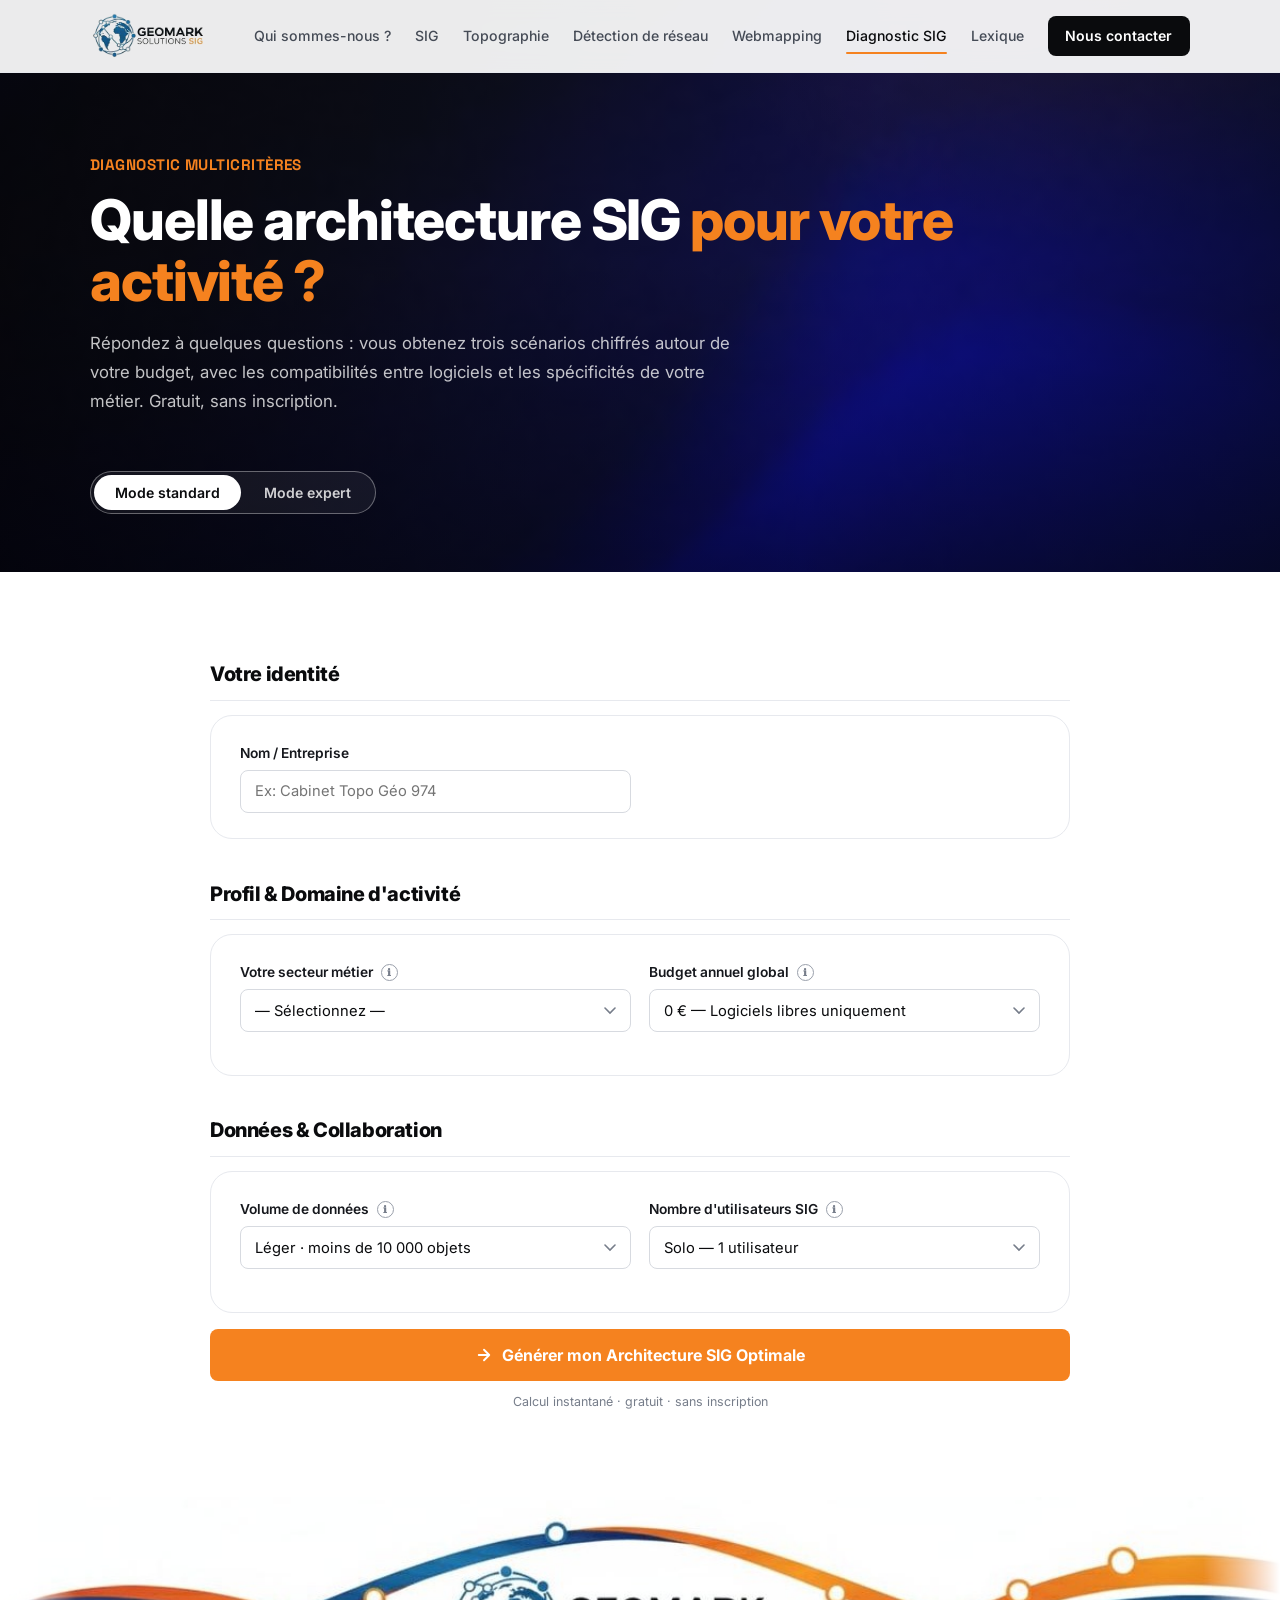
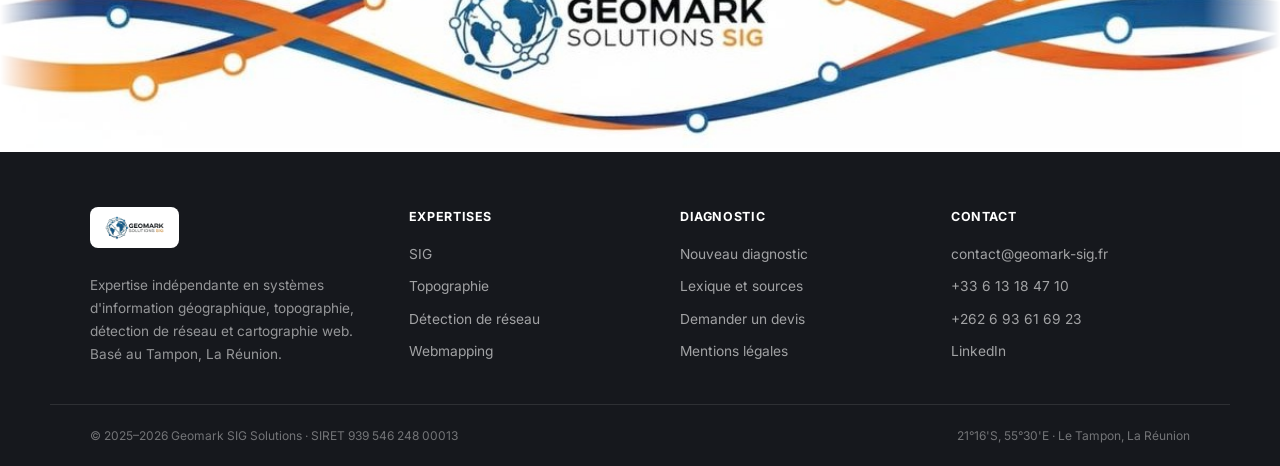
==== commit 38582b4d: "Habillage aligné sur geomark-sig.fr : logo, hero, cartes, schéma d'architecture, pied de page - Nouv" ====
--- a/index.html
+++ b/index.html
@@ -4,21 +4,31 @@
 <meta charset="UTF-8">
 <meta name="viewport" content="width=device-width, initial-scale=1.0">
 <title>Diagnostic SIG Expert — Geomark SIG</title>
-<link rel="preconnect" href="https://fonts.googleapis.com">
-<link href="https://fonts.googleapis.com/css2?family=IBM+Plex+Mono:wght@400;500&family=IBM+Plex+Sans:wght@400;500;600&family=Source+Serif+4:wght@400;600&display=swap" rel="stylesheet">
+<link rel="preconnect" href="https://fonts.googleapis.com"><link rel="preconnect" href="https://fonts.gstatic.com" crossorigin>
+<link href="https://fonts.googleapis.com/css2?family=Inter:wght@400;500;600;700;800&family=IBM+Plex+Mono:wght@500;600&family=Space+Grotesk:wght@500;600;700&display=swap" rel="stylesheet">
+<link rel="icon" href="img/logo-geomark.png">
 <link rel="stylesheet" href="style.css">
-<link rel="stylesheet" href="style_form.css">
 
 </head>
 <body>
-<header class="topbar"><div class="topbar-in">
-  <a class="brand" href="index.html">GeomarkSIG<small>Diagnostic SIG Expert</small></a>
-  <nav class="topnav"><a href="lexique.html">Lexique et sources</a><a href="mailto:contact@geomarksig.fr">Contact</a></nav>
+<header class="site-hdr"><div class="hdr-in">
+  <a class="brand" href="https://geomark-sig.fr/" aria-label="Geomark SIG Solutions — accueil"><img src="img/logo-geomark.png" alt="Geomark Solutions SIG" width="116" height="46"></a>
+  <button class="nav-toggle" type="button" aria-label="Menu" onclick="document.getElementById('nav').classList.toggle('open')"><svg width="22" height="22" viewBox="0 0 24 24" fill="none" stroke="currentColor" stroke-width="2" stroke-linecap="round"><path d="M4 7h16M4 12h16M4 17h16"/></svg></button>
+  <nav class="nav" id="nav">
+    <a href="https://geomark-sig.fr/qui-sommes-nous.html">Qui sommes-nous ?</a>
+    <a href="https://geomark-sig.fr/sig.html">SIG</a>
+    <a href="https://geomark-sig.fr/topographie.html">Topographie</a>
+    <a href="https://geomark-sig.fr/detection-reseau.html">Détection de réseau</a>
+    <a href="https://geomark-sig.fr/webmapping.html">Webmapping</a>
+    <a href="index.html" class="active">Diagnostic SIG</a>
+    <a href="lexique.html">Lexique</a>
+    <a href="contact.html" class="btn-nav">Nous contacter</a>
+  </nav>
 </div></header>
 
-<section class="intro"><div class="intro-in">
-  <div class="kicker">Diagnostic multicritères</div>
-  <h1>Quelle architecture SIG pour votre activité ?</h1>
+<section class="hero"><div class="wrap">
+  <div class="eyebrow">Diagnostic multicritères</div>
+  <h1 style="max-width:24ch">Quelle architecture SIG <span class="acc">pour votre activité ?</span></h1>
   <p class="lead">Répondez à quelques questions : vous obtenez trois scénarios chiffrés autour de votre budget, avec les compatibilités entre logiciels et les spécificités de votre métier. Gratuit, sans inscription.</p>
   <div class="mode-row">
     <button type="button" class="mode-btn active" id="btnSimple" onclick="toggleMode('simple')">Mode standard</button>
@@ -26,7 +36,7 @@
   </div>
 </div></section>
 
-<div class="wrap">
+<div class="wrap narrow">
 <form action="resultats.html" method="GET">
 <input type="hidden" name="mode" id="inputMode" value="simple">
 
@@ -339,7 +349,22 @@
 </form>
 </div>
 
-<footer class="page-footer">GeomarkSIG · Diagnostic SIG Expert · <a href="mailto:contact@geomarksig.fr">contact@geomarksig.fr</a> · <a href="lexique.html">Lexique et sources</a></footer>
+<div class="ribbon-band"><img class="ribbon-img" src="img/ribbon-band.jpg" alt="" loading="lazy"></div>
+<footer class="ftr">
+  <div class="ftr-in">
+    <div>
+      <div class="ftr-brand"><img src="img/logo-geomark.png" alt="Geomark"></div>
+      <p class="ftr-desc">Expertise indépendante en systèmes d'information géographique, topographie, détection de réseau et cartographie web. Basé au Tampon, La Réunion.</p>
+    </div>
+    <div class="ftr-col"><div class="ftr-h">Expertises</div>
+      <a href="https://geomark-sig.fr/sig.html">SIG</a><a href="https://geomark-sig.fr/topographie.html">Topographie</a><a href="https://geomark-sig.fr/detection-reseau.html">Détection de réseau</a><a href="https://geomark-sig.fr/webmapping.html">Webmapping</a></div>
+    <div class="ftr-col"><div class="ftr-h">Diagnostic</div>
+      <a href="index.html">Nouveau diagnostic</a><a href="lexique.html">Lexique et sources</a><a href="contact.html">Demander un devis</a><a href="https://geomark-sig.fr/mentions-legales.html">Mentions légales</a></div>
+    <div class="ftr-col"><div class="ftr-h">Contact</div>
+      <a href="mailto:contact@geomark-sig.fr">contact@geomark-sig.fr</a><a href="tel:+33613184710">+33 6 13 18 47 10</a><a href="tel:+262693616923">+262 6 93 61 69 23</a><a href="https://www.linkedin.com/in/robin-maume/" target="_blank" rel="noopener">LinkedIn</a></div>
+  </div>
+  <div class="ftr-bottom"><span>© 2025–2026 Geomark SIG Solutions · SIRET 939 546 248 00013</span><span>21°16'S, 55°30'E · Le Tampon, La Réunion</span></div>
+</footer>
 
 <script>
 function toggleMode(m){
--- a/style.css
+++ b/style.css
@@ -1,202 +1,291 @@
 /* ══════════════════════════════════════════════════════════════════
-   Diagnostic SIG Expert — feuille de style commune (résultats + lexique)
-   Parti pris : document de travail imprimable, papier chaud, un seul
-   accent, filets fins, pas d'ombres ni de dégradés.
+   Diagnostic SIG Expert — habillage aligné sur geomark-sig.fr
+   Mêmes jetons (Inter, navy, orange), en-tête fixe, hero sombre,
+   cartes arrondies, bandeau de chiffres, pied de page sombre.
 ══════════════════════════════════════════════════════════════════ */
 :root{
-  --bg:#f4f1e8; --paper:#fbf9f3; --ink:#1c1b19; --ink2:#403d37; --muted:#6c675b;
-  --rule:#d6d0c1; --rule2:#e7e2d4;
-  --accent:#1b4857; --accent-l:#e1ebee;
-  --ok:#2c6a3d; --ok-l:#e3eddf; --warn:#955810; --warn-l:#f5e9d3; --bad:#8d2c2c; --bad-l:#f3dfdc;
-  --serif:'Source Serif 4','Source Serif Pro',Georgia,'Times New Roman',serif;
-  --sans:'IBM Plex Sans','Segoe UI',system-ui,-apple-system,sans-serif;
-  --mono:'IBM Plex Mono',ui-monospace,Consolas,monospace;
+  --ink:#0a0b0d;--gray-900:#16181d;--gray-700:#454b56;--gray-500:#767d8a;--gray-400:#9aa0ab;--gray-300:#d7dae0;--gray-200:#e8eaef;--gray-100:#f3f4f7;--gray-50:#f9fafb;--paper:#fff;
+  --navy:#1e3a6e;--navy-700:#16305c;--navy-500:#2c5aa0;--navy-100:#e8edf9;
+  --orange:#f5821f;--orange-600:#d96d10;--orange-100:#fde6cc;
+  --green:#1c8a5c;--green-100:#e1f4ea;--red:#c9403a;--red-100:#fbe4e2;--yellow:#b8860b;--yellow-100:#fbf0d6;--teal:#0f8b8d;
+  --line:#e7e9ee;--rd-sm:8px;--rd-md:14px;--rd-lg:22px;--container:1180px;
+  --fS:'Inter',system-ui,sans-serif;--fM:'IBM Plex Mono',ui-monospace,monospace;--fA:'Space Grotesk','Inter',sans-serif;
 }
-*{box-sizing:border-box;margin:0;padding:0}
-html{scroll-behavior:smooth;scroll-padding-top:70px}
-body{background:var(--bg);color:var(--ink);font:400 15px/1.6 var(--sans);-webkit-font-smoothing:antialiased}
-a{color:var(--accent);text-decoration:underline;text-decoration-thickness:1px;text-underline-offset:2px}
-a:hover{color:var(--ink)}
-h1,h2,h3{font-family:var(--serif);font-weight:600;letter-spacing:-.01em;line-height:1.2}
-button{font:inherit;color:inherit;cursor:pointer}
-
-/* ── barre supérieure ── */
-.topbar{background:var(--paper);border-bottom:1px solid var(--rule);position:sticky;top:0;z-index:50}
-.topbar-in{max-width:1240px;margin:auto;padding:12px 28px;display:flex;align-items:baseline;justify-content:space-between;gap:20px}
-.brand{font-family:var(--serif);font-weight:600;font-size:1.05rem;color:var(--ink);text-decoration:none}
-.brand small{font-family:var(--sans);font-weight:400;font-size:.76rem;color:var(--muted);margin-left:10px}
-.topnav{display:flex;gap:22px;font-size:.84rem}
-.topnav a{color:var(--ink2);text-decoration:none;border-bottom:1px solid transparent}
-.topnav a:hover{border-bottom-color:var(--ink)}
-
-/* ── mise en page ── */
-.shell{max-width:1240px;margin:0 auto;padding:0 28px 90px;display:grid;grid-template-columns:176px minmax(0,1fr);gap:44px}
-.toc{position:sticky;top:76px;align-self:start;padding-top:34px;font-size:.8rem}
-.toc ol{list-style:none}
-.toc li a{display:block;padding:5px 0 5px 12px;border-left:2px solid var(--rule);color:var(--muted);text-decoration:none}
-.toc li a:hover{color:var(--ink)}
-.toc li a.on{border-left-color:var(--accent);color:var(--ink);font-weight:500}
-.toc .n{font-family:var(--mono);font-size:.7rem;margin-right:6px;color:var(--muted)}
-main{min-width:0}
-
-/* ── en-tête de rapport ── */
-.head{padding:38px 0 26px;border-bottom:1px solid var(--ink)}
-.kicker{font-size:.72rem;letter-spacing:.12em;text-transform:uppercase;color:var(--muted);margin-bottom:10px}
-.head h1{font-size:2.25rem;max-width:22ch;margin-bottom:14px}
-.lead{font-family:var(--serif);font-size:1.12rem;line-height:1.55;color:var(--ink2);max-width:62ch}
-.facts-row{display:grid;grid-template-columns:repeat(auto-fit,minmax(150px,1fr));gap:0;margin-top:26px;border-top:1px solid var(--rule)}
-.facts-row div{padding:10px 16px 10px 0}
-.facts-row dt{font-size:.68rem;letter-spacing:.09em;text-transform:uppercase;color:var(--muted)}
-.facts-row dd{font-size:.92rem;font-weight:500}
-
-/* ── titres de section ── */
-section{padding-top:46px}
-h2.sec{font-size:1.45rem;display:flex;align-items:baseline;gap:12px;padding-bottom:10px;border-bottom:1px solid var(--rule);margin-bottom:20px}
-h2.sec .n{font-family:var(--mono);font-size:.78rem;font-weight:400;color:var(--muted)}
-.sec-note{color:var(--muted);font-size:.86rem;max-width:72ch;margin:-8px 0 18px}
-
-/* ── sélecteur de scénarios ── */
-.scen{display:grid;grid-template-columns:repeat(3,1fr);border:1px solid var(--ink);background:var(--paper)}
-.scen button{background:none;border:0;border-right:1px solid var(--rule);padding:16px 18px 14px;text-align:left;position:relative}
-.scen button:last-child{border-right:0}
-.scen button:hover{background:var(--rule2)}
-.scen button[aria-pressed=true]{background:var(--paper);box-shadow:inset 0 -4px 0 var(--accent)}
-.scen .r{display:block;font-size:.68rem;letter-spacing:.1em;text-transform:uppercase;color:var(--muted)}
-.scen .t{display:block;font-family:var(--mono);font-size:1.5rem;font-weight:500;margin:2px 0 0}
-.scen .u{font-size:.74rem;color:var(--muted);font-family:var(--sans)}
-.scen .p{display:block;font-weight:500;font-size:.88rem;margin-top:4px}
-.scen .b{display:block;font-size:.76rem;color:var(--muted)}
-.scen .f{display:block;font-size:.76rem;margin-top:6px;font-weight:500}
-.f.in{color:var(--ok)}.f.low{color:var(--accent)}.f.high{color:var(--warn)}.f.na{color:var(--muted)}
-
-/* ── jauge ── */
-.gauge{margin:40px 2px 6px}
-.gauge-bar{display:grid;grid-template-columns:repeat(6,1fr);height:12px;border:1px solid var(--ink);position:relative;background:var(--paper)}
-.gauge-bar i{border-right:1px solid var(--rule)}
-.gauge-bar i:last-of-type{border-right:0}
-.gauge-bar i.mine{background:var(--accent-l)}
-.gauge-bar b{position:absolute;top:-6px;width:2px;height:22px;background:var(--ink);margin-left:-1px}
-.gauge-bar b span{position:absolute;bottom:26px;left:50%;transform:translateX(-50%);font:500 .68rem var(--mono);white-space:nowrap;color:var(--ink)}
-.gauge-lbl{display:grid;grid-template-columns:repeat(6,1fr);font-size:.66rem;color:var(--muted);margin-top:4px}
-.gauge-lbl span{text-align:center;border-left:1px solid transparent}
-.gauge-cap{font-size:.74rem;color:var(--muted);margin-top:14px}
-
-/* ── avis (points de vigilance) ── */
-.notes{margin-top:26px;border:1px solid var(--rule);background:var(--paper)}
-.notes h3{font-family:var(--sans);font-size:.7rem;letter-spacing:.1em;text-transform:uppercase;font-weight:600;padding:10px 16px;border-bottom:1px solid var(--rule);color:var(--warn)}
-.notes ul{list-style:none}
-.notes li{padding:10px 16px;border-bottom:1px solid var(--rule2);font-size:.86rem;color:var(--ink2)}
-.notes li:last-child{border-bottom:0}
-
-/* ── fiches (briques et alternatives) ── */
-.cats{display:flex;flex-direction:column;gap:34px}
-.cat-h{display:flex;align-items:baseline;justify-content:space-between;gap:16px;border-bottom:1px solid var(--rule);padding-bottom:6px;margin-bottom:14px}
-.cat-h h3{font-family:var(--sans);font-size:.74rem;letter-spacing:.11em;text-transform:uppercase;font-weight:600;color:var(--ink2)}
-.cat-h span{font-family:var(--mono);font-size:.78rem;color:var(--muted)}
-.cards{display:grid;grid-template-columns:repeat(3,minmax(0,1fr));gap:16px;align-items:stretch}
-.card{background:var(--paper);border:1px solid var(--rule);display:flex;flex-direction:column;min-width:0}
-.card.principal{border-color:var(--ink)}
-.card-h{padding:16px 18px 6px}
-.card-h .tag{font-size:.66rem;letter-spacing:.1em;text-transform:uppercase;color:var(--muted)}
-.card-h h4{font-family:var(--serif);font-weight:600;font-size:1.08rem;line-height:1.25;margin:3px 0 2px}
-.card-h .sub{font-size:.78rem;color:var(--muted)}
-.card-b{padding:6px 18px 10px;font-size:.86rem;color:var(--ink2)}
-.pour{margin:2px 18px 10px;padding:10px 12px;background:var(--bg);border-left:3px solid var(--accent);font-size:.84rem;color:var(--ink)}
-.pour b{display:block;font-size:.66rem;letter-spacing:.1em;text-transform:uppercase;color:var(--accent);margin-bottom:3px;font-weight:600}
-.spec{margin:0 18px 12px;font-size:.78rem;border-top:1px solid var(--rule2)}
-.spec div{display:grid;grid-template-columns:96px 1fr;gap:10px;padding:6px 0;border-bottom:1px solid var(--rule2)}
-.spec dt{color:var(--muted)}
-.spec dd{color:var(--ink2)}
-.card-f{margin-top:auto;display:flex;align-items:center;justify-content:space-between;gap:10px;padding:11px 18px;border-top:1px solid var(--rule);font-size:.8rem;flex-wrap:wrap}
-.px{font-family:var(--mono);font-weight:500;font-size:.84rem}
-.px.free{color:var(--ok)}
-.card-f .lnk{display:flex;gap:12px;font-size:.78rem}
-.vs{font-size:.68rem;letter-spacing:.06em;text-transform:uppercase;font-weight:600}
-.vs.inf{color:var(--ok)}.vs.sim{color:var(--accent)}.vs.sup{color:var(--warn)}.vs.hb{color:var(--bad)}
-.more{margin-top:12px}
-.more button{background:none;border:1px solid var(--rule);padding:6px 14px;font-size:.8rem;color:var(--ink2)}
+*,*::before,*::after{box-sizing:border-box;margin:0;padding:0}
+html{scroll-behavior:smooth;scroll-padding-top:128px}
+body{font-family:var(--fS);color:var(--ink);background:var(--paper);line-height:1.6;-webkit-font-smoothing:antialiased;overflow-x:hidden;font-size:16px}
+img{display:block;max-width:100%}
+a{color:inherit;text-decoration:none}
+ul,ol{list-style:none}
+button,input,select,textarea{font-family:inherit}
+::selection{background:var(--orange);color:#fff}
+h1,h2,h3,h4{font-family:var(--fS);letter-spacing:-.02em;color:var(--ink)}
+.wrap{max-width:var(--container);margin:0 auto;padding:0 2.5rem}
+.wrap.narrow{max-width:940px;padding-top:3rem;padding-bottom:5rem}
+.eyebrow{font-family:var(--fA);font-size:.95rem;letter-spacing:.03em;text-transform:uppercase;color:var(--orange-600);font-weight:700;margin-bottom:.8rem;display:inline-block}
+.htitle{font-size:clamp(1.7rem,3.2vw,2.3rem);font-weight:800;line-height:1.15;margin-bottom:.8rem}
+.hsub{color:var(--gray-700);font-size:1rem;max-width:680px}
+.sec{padding:5rem 0;position:relative}
+.sec-gray{background:var(--gray-50);border-top:1px solid var(--line);border-bottom:1px solid var(--line)}
+.sec-dark{background:var(--ink);color:#fff}
+.sec-dark .htitle{color:#fff}.sec-dark .hsub{color:rgba(255,255,255,.72)}.sec-dark .eyebrow{color:var(--orange)}
+.sec-head{margin-bottom:2rem}
+
+/* boutons */
+.btn{font-size:.92rem;font-weight:600;padding:.8rem 1.5rem;border-radius:var(--rd-sm);display:inline-flex;align-items:center;gap:.55rem;transition:all .2s;border:1.5px solid transparent;cursor:pointer;background:none;color:var(--ink)}
+.btn-dark{background:var(--ink);color:#fff}.btn-dark:hover{background:var(--navy)}
+.btn-orange{background:var(--orange);color:#fff}.btn-orange:hover{background:var(--orange-600)}
+.btn-outline{border-color:var(--gray-300)}.btn-outline:hover{border-color:var(--ink)}
+.btn-outline-l{border-color:rgba(255,255,255,.35);color:#fff}.btn-outline-l:hover{border-color:#fff;background:rgba(255,255,255,.08)}
+
+/* en-tête fixe */
+.site-hdr{position:fixed;top:0;left:0;right:0;z-index:1000;background:rgba(255,255,255,.92);backdrop-filter:blur(12px);border-bottom:1px solid var(--line)}
+.hdr-in{max-width:var(--container);margin:0 auto;padding:0 2.5rem;height:72px;display:flex;align-items:center;justify-content:space-between;gap:1.5rem}
+.brand img{height:46px;width:auto}
+.nav{display:flex;align-items:center;gap:1.5rem}
+.nav a{font-size:.88rem;font-weight:500;color:var(--gray-700);position:relative;padding:.3rem 0;white-space:nowrap}
+.nav a::after{content:'';position:absolute;left:0;bottom:-2px;width:0;height:2px;background:var(--orange);transition:width .22s;border-radius:2px}
+.nav a:hover,.nav a.active{color:var(--ink)}.nav a:hover::after,.nav a.active::after{width:100%}
+.nav a.btn-nav{color:#fff;background:var(--ink);padding:.55rem 1.1rem;border-radius:var(--rd-sm);font-weight:600}
+.nav a.btn-nav::after{display:none}.nav a.btn-nav:hover{background:var(--orange)}
+.nav-toggle{display:none;background:#fff;border:1px solid var(--line);border-radius:var(--rd-sm);width:42px;height:42px;align-items:center;justify-content:center}
+
+/* hero sombre (même dégradé que le site) */
+.hero{position:relative;padding:9.5rem 0 3.6rem;background:#05070c;overflow:hidden;color:#fff}
+.hero::before{content:'';position:absolute;inset:0;background:url('img/gradient-bleu-nuit.avif') center/cover;filter:blur(4px) saturate(1.08);transform:scale(1.06)}
+.hero::after{content:'';position:absolute;inset:0;pointer-events:none;background:linear-gradient(100deg,rgba(0,0,0,.72) 0%,rgba(5,8,14,.55) 40%,rgba(5,8,14,.35) 65%,rgba(5,8,14,.72) 100%),linear-gradient(to top,rgba(0,0,0,.55),transparent 55%),radial-gradient(700px 500px at 85% -10%,rgba(245,130,31,.14),transparent 60%)}
+.hero .wrap{position:relative;z-index:2}
+.hero .eyebrow{color:var(--orange)}
+.hero h1{font-size:clamp(2.1rem,4.6vw,3.5rem);font-weight:800;line-height:1.08;color:#fff;margin-bottom:1.1rem;max-width:20ch}
+.hero h1 .acc{color:var(--orange)}
+.hero .lead{font-size:1.05rem;color:rgba(255,255,255,.76);max-width:640px;line-height:1.75;margin-bottom:1.8rem}
+.hero-btns{display:flex;gap:.8rem;flex-wrap:wrap}
+.hero-facts{display:flex;flex-wrap:wrap;gap:.6rem;margin-top:2rem}
+.hero-facts div{background:rgba(255,255,255,.08);border:1px solid rgba(255,255,255,.16);border-radius:var(--rd-sm);padding:.5rem .85rem;backdrop-filter:blur(6px)}
+.hero-facts dt{font-family:var(--fM);font-size:.62rem;letter-spacing:.08em;text-transform:uppercase;color:rgba(255,255,255,.55)}
+.hero-facts dd{font-size:.88rem;font-weight:600;color:#fff}
+.hero-facts .tt{border-bottom-color:rgba(255,255,255,.5)}
+.hero-facts .tt:hover{background:rgba(255,255,255,.15)}
+
+/* bandeau de chiffres */
+.stats{border-bottom:1px solid var(--line);background:var(--gray-50)}
+.stats-in{max-width:var(--container);margin:0 auto;padding:2rem 2.5rem;display:grid;grid-template-columns:repeat(4,1fr)}
+.stat{text-align:center;border-right:1px solid var(--line);padding:0 1rem}
+.stat:last-child{border-right:0}
+.stat .n{font-size:clamp(1.7rem,2.6vw,2.2rem);white-space:nowrap;font-weight:800;line-height:1;font-feature-settings:'tnum'}
+.stat .n .u{color:var(--orange);font-size:.9rem;font-weight:700;margin-left:.2rem}
+.stat .l{font-size:.8rem;color:var(--gray-500);margin-top:.45rem;font-weight:500}
+
+/* sous-navigation d'ancres */
+.subnav{position:sticky;top:72px;z-index:900;background:rgba(255,255,255,.95);backdrop-filter:blur(10px);border-bottom:1px solid var(--line)}
+.subnav-in{max-width:var(--container);margin:0 auto;padding:0 2.5rem;display:flex;gap:1.6rem;overflow-x:auto;scrollbar-width:none}
+.subnav a{font-size:.82rem;font-weight:600;color:var(--gray-500);padding:.85rem 0;border-bottom:2px solid transparent;white-space:nowrap}
+.subnav a:hover{color:var(--ink)}.subnav a.on{color:var(--ink);border-bottom-color:var(--orange)}
+
+/* sélecteur de scénarios */
+.scen{display:grid;grid-template-columns:repeat(3,1fr);gap:1.1rem}
+.scen button{background:#fff;border:1.5px solid var(--line);border-radius:var(--rd-lg);padding:1.4rem 1.5rem 1.2rem;text-align:left;cursor:pointer;transition:transform .22s,box-shadow .22s,border-color .22s;position:relative}
+.scen button:hover{transform:translateY(-4px);box-shadow:0 20px 40px -22px rgba(10,11,13,.25)}
+.scen button[aria-pressed=true]{border-color:var(--navy);box-shadow:0 0 0 3px var(--navy-100)}
+.scen .r{font-family:var(--fA);font-size:.78rem;letter-spacing:.04em;text-transform:uppercase;font-weight:700;color:var(--orange-600);display:block}
+.scen .t{display:block;font-size:2rem;font-weight:800;line-height:1.1;margin:.3rem 0 .1rem;font-feature-settings:'tnum'}
+.scen .u{font-size:.8rem;color:var(--gray-500);font-weight:500}
+.scen .p{display:block;font-weight:700;margin-top:.6rem}
+.scen .b{display:block;font-size:.8rem;color:var(--gray-500)}
+.scen .f{display:inline-block;margin-top:.8rem;font-size:.72rem;font-weight:700;padding:.22rem .6rem;border-radius:99px}
+.f.in{background:var(--green-100);color:var(--green)}.f.low{background:var(--navy-100);color:var(--navy)}.f.high{background:var(--orange-100);color:var(--orange-600)}.f.na{background:var(--gray-100);color:var(--gray-700)}
+
+/* jauge */
+.gauge{margin:3rem .3rem .4rem}
+.gauge-bar{display:grid;grid-template-columns:repeat(6,1fr);height:14px;border-radius:99px;background:var(--gray-100);position:relative}
+.gauge-bar i{border-right:2px solid #fff}.gauge-bar i:first-child{border-radius:99px 0 0 99px}.gauge-bar i:last-of-type{border-right:0;border-radius:0 99px 99px 0}
+.gauge-bar i.mine{background:var(--navy-100)}
+.gauge-bar b{position:absolute;top:-7px;width:4px;height:28px;border-radius:3px;background:var(--orange);margin-left:-2px}
+.gauge-bar b span{position:absolute;bottom:34px;left:50%;transform:translateX(-50%);font:600 .72rem var(--fM);white-space:nowrap;color:var(--ink);background:#fff;border:1px solid var(--line);border-radius:6px;padding:.1rem .45rem}
+.gauge-lbl{display:grid;grid-template-columns:repeat(6,1fr);font-size:.7rem;color:var(--gray-500);margin-top:.7rem;font-weight:500}
+.gauge-lbl span{text-align:center}
+.gauge-cap{font-size:.78rem;color:var(--gray-500);margin-top:1rem}
+
+/* points de vigilance */
+.notes{margin-top:2rem;border:1px solid var(--orange-100);border-left:4px solid var(--orange);border-radius:var(--rd-md);background:#fffaf4;overflow:hidden}
+.notes h3{font-family:var(--fA);font-size:.8rem;letter-spacing:.04em;text-transform:uppercase;font-weight:700;padding:.75rem 1.2rem;color:var(--orange-600)}
+.notes ul{list-style:none}.notes li{padding:.7rem 1.2rem;border-top:1px solid var(--orange-100);font-size:.88rem;color:var(--gray-700)}
+
+/* schéma d'architecture (infographie) */
+.flow{display:grid;grid-template-columns:repeat(5,1fr);gap:0;margin-bottom:2.4rem;border:1px solid var(--line);border-radius:var(--rd-lg);background:#fff;overflow:hidden}
+.flow-col{padding:1.3rem 1.2rem 1.4rem;border-right:1px solid var(--line);position:relative;background-image:radial-gradient(circle,var(--gray-200) 1px,transparent 1px);background-size:14px 14px}
+.flow-col:last-child{border-right:0}
+.flow-col::after{content:'';position:absolute;right:-9px;top:34px;width:16px;height:16px;background:#fff;border-top:1px solid var(--line);border-right:1px solid var(--line);transform:rotate(45deg);z-index:2}
+.flow-col:last-child::after{display:none}
+.flow-h{display:flex;align-items:center;gap:.55rem;margin-bottom:.9rem}
+.flow-h .ico{width:34px;height:34px;border-radius:10px;background:var(--navy);color:#fff}
+.flow-h b{font-family:var(--fA);font-size:.8rem;letter-spacing:.03em;text-transform:uppercase;color:var(--navy)}
+.flow-item{background:#fff;border:1px solid var(--line);border-radius:10px;padding:.45rem .65rem;font-size:.8rem;font-weight:600;margin-bottom:.45rem;line-height:1.3}
+.flow-item small{display:block;font-weight:400;font-size:.7rem;color:var(--gray-500);font-family:var(--fM)}
+.flow-item.main{border-color:var(--orange);background:var(--orange-100)}
+.flow-empty{font-size:.75rem;color:var(--gray-400);font-style:italic}
+
+/* fiches (briques et alternatives) */
+.cats{display:flex;flex-direction:column;gap:2.6rem}
+.cat-h{display:flex;align-items:baseline;justify-content:space-between;gap:1rem;margin-bottom:1rem;padding-bottom:.6rem;border-bottom:1px solid var(--line)}
+.cat-h h3{font-family:var(--fA);font-size:.9rem;letter-spacing:.03em;text-transform:uppercase;color:var(--navy);font-weight:700}
+.cat-h span{font:500 .78rem var(--fM);color:var(--gray-500)}
+.cards{display:grid;grid-template-columns:repeat(3,minmax(0,1fr));gap:1.2rem;align-items:stretch}
+.card{background:#fff;border:1px solid var(--line);border-radius:var(--rd-lg);display:flex;flex-direction:column;min-width:0;transition:transform .22s,box-shadow .22s,border-color .22s}
+.card:hover{transform:translateY(-5px);box-shadow:0 20px 40px -22px rgba(10,11,13,.22);border-color:transparent}
+.card.principal{border-color:var(--orange);box-shadow:0 0 0 3px var(--orange-100)}
+.card-h{display:grid;grid-template-columns:44px 1fr;gap:.9rem;padding:1.4rem 1.5rem .5rem;align-items:start}
+.ico{width:44px;height:44px;border-radius:12px;background:var(--navy-100);color:var(--navy);display:flex;align-items:center;justify-content:center;flex:none}
+.ico svg{width:22px;height:22px;stroke:currentColor;stroke-width:1.7;fill:none;stroke-linecap:round;stroke-linejoin:round}
+.card-h .tag{font:600 .66rem var(--fM);letter-spacing:.08em;text-transform:uppercase;color:var(--orange-600)}
+.card-h h4{font-size:1.08rem;font-weight:700;line-height:1.25;margin:.15rem 0}
+.card-h .sub{font-size:.78rem;color:var(--gray-500)}
+.card-b{padding:.4rem 1.5rem .8rem;font-size:.88rem;color:var(--gray-700);line-height:1.65}
+.pour{margin:.2rem 1.5rem .9rem;padding:.85rem 1rem;background:var(--navy-100);border-radius:var(--rd-md);font-size:.85rem;color:var(--gray-900);line-height:1.6}
+.pour b{display:block;font:700 .66rem var(--fA);letter-spacing:.05em;text-transform:uppercase;color:var(--navy);margin-bottom:.3rem}
+.spec{margin:0 1.5rem 1rem;font-size:.8rem}
+.spec div{display:grid;grid-template-columns:96px 1fr;gap:.7rem;padding:.45rem 0;border-top:1px solid var(--line)}
+.spec dt{color:var(--gray-500)}.spec dd{color:var(--gray-900)}
+.card-f{margin-top:auto;display:flex;align-items:center;justify-content:space-between;gap:.7rem;padding:.9rem 1.5rem;border-top:1px solid var(--line);flex-wrap:wrap;background:var(--gray-50);border-radius:0 0 var(--rd-lg) var(--rd-lg)}
+.px{font:600 .9rem var(--fM)}.px.free{color:var(--green)}
+.card-f .lnk{display:flex;gap:1rem;font-size:.82rem;font-weight:700;color:var(--orange-600)}
+.vs{font-size:.7rem;font-weight:700;padding:.2rem .6rem;border-radius:99px;text-transform:uppercase;letter-spacing:.04em}
+.vs.inf{background:var(--green-100);color:var(--green)}.vs.sim{background:var(--navy-100);color:var(--navy)}.vs.sup{background:var(--orange-100);color:var(--orange-600)}.vs.hb{background:var(--red-100);color:var(--red)}
+.more{margin-top:1rem}
+.more button{background:#fff;border:1.5px solid var(--gray-300);border-radius:var(--rd-sm);padding:.55rem 1.1rem;font-size:.84rem;font-weight:600;cursor:pointer}
 .more button:hover{border-color:var(--ink)}
 .hidden{display:none}
 
-/* ── tableaux ── */
-.tw{overflow-x:auto;border:1px solid var(--rule);background:var(--paper)}
-table.t{width:100%;border-collapse:collapse;font-size:.84rem}
-table.t th{font-size:.66rem;letter-spacing:.1em;text-transform:uppercase;color:var(--muted);font-weight:600;text-align:left;padding:10px 14px;border-bottom:1px solid var(--ink);white-space:nowrap}
-table.t td{padding:9px 14px;border-bottom:1px solid var(--rule2);vertical-align:top}
+/* tableaux */
+.tw{overflow-x:auto;border:1px solid var(--line);border-radius:var(--rd-md);background:#fff}
+table.t{width:100%;border-collapse:collapse;font-size:.86rem}
+table.t th{font:700 .68rem var(--fA);letter-spacing:.05em;text-transform:uppercase;color:var(--navy);background:var(--gray-50);text-align:left;padding:.8rem 1rem;border-bottom:1px solid var(--line);white-space:nowrap}
+table.t td{padding:.75rem 1rem;border-bottom:1px solid var(--line);vertical-align:top}
 table.t tr:last-child td{border-bottom:0}
-table.t td.num,table.t th.num{text-align:right;font-family:var(--mono);white-space:nowrap}
-table.t tr.total td{border-top:1px solid var(--ink);font-weight:600;background:var(--rule2)}
-table.t td .s{display:block;font-size:.74rem;color:var(--muted);font-family:var(--mono)}
-table.t th.cur,table.t td.cur{background:var(--accent-l)}
-.lv{font-size:.7rem;letter-spacing:.06em;text-transform:uppercase;font-weight:600;white-space:nowrap}
-.lv.natif{color:var(--ok)}.lv.via{color:var(--accent)}.lv.limite{color:var(--warn)}.lv.non{color:var(--bad)}.lv.ok{color:var(--ok)}.lv.ko{color:var(--bad)}.lv.part{color:var(--warn)}
-.fitline{margin-top:14px;padding:10px 14px;border:1px solid var(--rule);background:var(--paper);font-size:.86rem}
-.fitline.in{border-left:4px solid var(--ok)}.fitline.low{border-left:4px solid var(--accent)}.fitline.high{border-left:4px solid var(--warn)}.fitline.na{border-left:4px solid var(--rule)}
-.small{font-size:.76rem;color:var(--muted);margin-top:12px;max-width:80ch}
-.sub-h{font-family:var(--sans);font-size:.7rem;letter-spacing:.1em;text-transform:uppercase;font-weight:600;color:var(--muted);margin:24px 0 8px}
+table.t td.num,table.t th.num{text-align:right;font-family:var(--fM);font-weight:500;white-space:nowrap}
+table.t tr.total td{background:var(--navy);color:#fff;font-weight:700;border-bottom:0}
+table.t td .s{display:block;font:500 .74rem var(--fM);color:var(--gray-500)}
+table.t th.cur,table.t td.cur{background:var(--navy-100)}
+table.t tr.total td.cur{background:var(--orange);color:#fff}
+.lv{font-size:.7rem;font-weight:700;text-transform:uppercase;letter-spacing:.04em;white-space:nowrap;padding:.18rem .55rem;border-radius:99px;display:inline-block}
+.lv.natif,.lv.ok{background:var(--green-100);color:var(--green)}.lv.via{background:var(--navy-100);color:var(--navy)}.lv.limite,.lv.part{background:var(--yellow-100);color:var(--yellow)}.lv.non,.lv.ko{background:var(--red-100);color:var(--red)}
+.fitline{margin-top:1.1rem;padding:.9rem 1.2rem;border-radius:var(--rd-md);background:var(--gray-50);border:1px solid var(--line);border-left:4px solid var(--gray-300);font-size:.9rem}
+.fitline.in{border-left-color:var(--green);background:var(--green-100)}.fitline.low{border-left-color:var(--navy);background:var(--navy-100)}.fitline.high{border-left-color:var(--orange);background:var(--orange-100)}
+.small{font-size:.78rem;color:var(--gray-500);margin-top:1rem;max-width:84ch}
+.sub-h{font:700 .78rem var(--fA);letter-spacing:.04em;text-transform:uppercase;color:var(--navy);margin:1.8rem 0 .7rem}
 .sub-h:first-child{margin-top:0}
 
-/* ── justification ── */
-ol.why{list-style:none;counter-reset:w;border-top:1px solid var(--rule)}
-ol.why li{counter-increment:w;display:grid;grid-template-columns:34px 1fr;gap:6px;padding:11px 0;border-bottom:1px solid var(--rule);font-size:.9rem;color:var(--ink2)}
-ol.why li::before{content:counter(w,decimal-leading-zero);font-family:var(--mono);font-size:.76rem;color:var(--muted);padding-top:3px}
+/* justification (étapes numérotées, comme le site) */
+ol.why{list-style:none;counter-reset:w}
+ol.why li{counter-increment:w;display:grid;grid-template-columns:60px 1fr;gap:1.2rem;padding:1.2rem 0;border-top:1px solid var(--line);font-size:.92rem;color:var(--gray-700)}
+ol.why li:last-child{border-bottom:1px solid var(--line)}
+ol.why li::before{content:counter(w,decimal-leading-zero);font:700 .85rem var(--fM);color:var(--orange-600)}
 ol.why strong{color:var(--ink)}
 
-/* ── actions ── */
-.acts{display:flex;gap:12px;flex-wrap:wrap}
-.btn{display:inline-block;padding:10px 18px;border:1px solid var(--ink);background:none;font-size:.88rem;font-weight:500;color:var(--ink);text-decoration:none}
-.btn:hover{background:var(--ink);color:var(--paper)}
-.btn.pri{background:var(--ink);color:var(--paper)}
-.btn.pri:hover{background:var(--accent);border-color:var(--accent)}
-.foot{border-top:1px solid var(--rule);background:var(--paper);padding:18px 28px;font-size:.78rem;color:var(--muted);text-align:center}
-
-/* ── infobulles ── */
-.tt{border-bottom:1px dotted var(--accent);cursor:help;text-decoration:none}
-.tt:hover,.tt:focus{background:var(--accent-l);outline:0}
-#tip{position:fixed;z-index:200;max-width:340px;background:var(--ink);color:#f2efe6;padding:12px 14px;font-size:.8rem;line-height:1.5;display:none;box-shadow:0 6px 24px rgba(0,0,0,.18)}
-#tip .tc{font-size:.62rem;letter-spacing:.1em;text-transform:uppercase;color:#b8c6cb;margin-bottom:2px}
-#tip .tn{font-family:var(--serif);font-weight:600;font-size:.98rem;margin-bottom:4px;color:#fff}
-#tip .tl{margin-top:8px;padding-top:7px;border-top:1px solid #4b4a45;font-size:.74rem}
-#tip a{color:#cfe3ea}
-#tip a:hover{color:#fff}
-
-/* ── lexique ── */
-.lex-tools{display:flex;gap:14px;align-items:center;flex-wrap:wrap;margin:22px 0 4px}
-.lex-tools input{flex:1;min-width:240px;padding:10px 14px;border:1px solid var(--ink);background:var(--paper);font:inherit;color:var(--ink)}
-.lex-tools input:focus{outline:2px solid var(--accent);outline-offset:1px}
-.lex-count{font-size:.8rem;color:var(--muted)}
-.lex-cat{padding-top:40px}
-.lex-cat h2{font-size:1.3rem;padding-bottom:8px;border-bottom:1px solid var(--ink);display:flex;justify-content:space-between;align-items:baseline;gap:12px}
-.lex-cat h2 span{font-family:var(--mono);font-size:.78rem;font-weight:400;color:var(--muted)}
-.term{padding:16px 0;border-bottom:1px solid var(--rule);display:grid;grid-template-columns:230px 1fr;gap:6px 28px}
-.term h3{font-size:1.02rem}
-.term .al{display:block;font-family:var(--sans);font-weight:400;font-size:.74rem;color:var(--muted);margin-top:3px}
-.term p{font-size:.9rem;color:var(--ink2)}
-.term .src{margin-top:6px;font-size:.78rem;color:var(--muted)}
-.term .src a{margin-right:14px}
-.term:target{background:var(--accent-l);box-shadow:-14px 0 0 var(--accent-l),14px 0 0 var(--accent-l)}
-.back-top{font-size:.8rem}
-
-/* ── responsive ── */
-@media(max-width:1080px){.shell{grid-template-columns:minmax(0,1fr);gap:0}.toc{display:none}.cards{grid-template-columns:repeat(2,minmax(0,1fr))}}
+/* appel à l'action sombre + bandeau */
+.cta{display:flex;align-items:center;justify-content:space-between;gap:2rem;flex-wrap:wrap}
+.cta h2{font-size:1.7rem;font-weight:800;color:#fff;max-width:24ch}
+.cta p{color:rgba(255,255,255,.72);margin-top:.5rem;max-width:520px}
+.acts{display:flex;gap:.8rem;flex-wrap:wrap}
+.ribbon-band{background:#fff;overflow:hidden;display:flex;justify-content:center;padding:.3rem 0}
+.ribbon-img{width:100%;height:auto;-webkit-mask-image:linear-gradient(to right,transparent 0%,#000 6%,#000 94%,transparent 100%);mask-image:linear-gradient(to right,transparent 0%,#000 6%,#000 94%,transparent 100%)}
+
+/* pied de page (même structure que le site) */
+.ftr{background:var(--gray-900);color:rgba(255,255,255,.7)}
+.ftr-in{padding:3.4rem 2.5rem 2rem;display:grid;grid-template-columns:1.2fr 1fr 1fr 1fr;gap:2rem;max-width:var(--container);margin:0 auto}
+.ftr-brand{display:inline-block;background:#fff;padding:.55rem .9rem;border-radius:var(--rd-sm);margin-bottom:1.1rem}
+.ftr-brand img{height:24px}
+.ftr-desc{font-size:.85rem;line-height:1.7;color:rgba(255,255,255,.55);max-width:300px}
+.ftr-h{font-size:.78rem;font-weight:700;color:#fff;margin-bottom:1rem;text-transform:uppercase;letter-spacing:.05em}
+.ftr-col a{display:block;font-size:.86rem;color:rgba(255,255,255,.6);margin-bottom:.65rem;transition:color .18s}
+.ftr-col a:hover{color:var(--orange)}
+.ftr-bottom{max-width:var(--container);margin:0 auto;border-top:1px solid rgba(255,255,255,.1);padding:1.3rem 2.5rem;display:flex;justify-content:space-between;flex-wrap:wrap;gap:.8rem;font-size:.75rem;color:rgba(255,255,255,.4)}
+
+/* infobulles */
+.tt{border-bottom:1px dotted var(--navy-500);cursor:help}
+.tt:hover,.tt:focus{background:var(--navy-100);outline:0;border-radius:3px}
+#tip{position:fixed;z-index:2000;max-width:350px;background:var(--ink);color:#f3f4f7;padding:.9rem 1.05rem;font-size:.82rem;line-height:1.55;display:none;border-radius:var(--rd-md);box-shadow:0 18px 40px -12px rgba(0,0,0,.4)}
+#tip .tc{font:600 .62rem var(--fM);letter-spacing:.08em;text-transform:uppercase;color:var(--orange);margin-bottom:.15rem}
+#tip .tn{font-weight:800;font-size:1rem;margin-bottom:.3rem;color:#fff}
+#tip .tl{margin-top:.6rem;padding-top:.55rem;border-top:1px solid #343740;font-size:.76rem}
+#tip a{color:#ffc58d;text-decoration:underline}#tip a:hover{color:#fff}
+
+/* lexique */
+.lex-tools{display:flex;gap:1rem;align-items:center;flex-wrap:wrap;margin-top:1.6rem}
+.lex-tools input{flex:1;min-width:240px;padding:.8rem 1rem;border:1.5px solid rgba(255,255,255,.3);background:rgba(255,255,255,.1);color:#fff;border-radius:var(--rd-sm);font-size:.95rem}
+.lex-tools input::placeholder{color:rgba(255,255,255,.55)}
+.lex-tools input:focus{outline:2px solid var(--orange);border-color:var(--orange)}
+.lex-count{font:500 .8rem var(--fM);color:rgba(255,255,255,.65)}
+.lex-layout{display:grid;grid-template-columns:230px minmax(0,1fr);gap:3rem}
+.lex-toc{position:sticky;top:96px;align-self:start;font-size:.84rem}
+.lex-toc a{display:block;padding:.4rem 0 .4rem .9rem;border-left:2px solid var(--line);color:var(--gray-500);font-weight:500}
+.lex-toc a:hover{color:var(--ink)}.lex-toc a.on{border-left-color:var(--orange);color:var(--ink);font-weight:700}
+.lex-cat{padding-bottom:2.2rem}
+.lex-cat h2{font-size:1.35rem;font-weight:800;padding-bottom:.6rem;border-bottom:2px solid var(--ink);display:flex;justify-content:space-between;align-items:baseline;gap:1rem}
+.lex-cat h2 span{font:500 .78rem var(--fM);color:var(--gray-500)}
+.term{padding:1.1rem 0;border-bottom:1px solid var(--line);display:grid;grid-template-columns:230px 1fr;gap:.4rem 2rem}
+.term h3{font-size:1rem;font-weight:700}
+.term .al{display:block;font-weight:400;font-size:.76rem;color:var(--gray-500);margin-top:.25rem}
+.term p{font-size:.92rem;color:var(--gray-700)}
+.term .src{margin-top:.5rem;font-size:.8rem;color:var(--gray-500)}
+.term .src a{margin-right:1rem;color:var(--orange-600);font-weight:600}
+.term .src a:hover{text-decoration:underline}
+.term:target{background:var(--navy-100);box-shadow:-14px 0 0 var(--navy-100),14px 0 0 var(--navy-100)}
+
+/* questionnaire & contact */
+.slabel{font-size:1.25rem;font-weight:800;margin:2.4rem 0 .9rem;padding-bottom:.6rem;border-bottom:1px solid var(--line);letter-spacing:-.02em;color:var(--ink)}
+.wrap.narrow .card{background:#fff;border:1px solid var(--line);border-radius:var(--rd-lg);padding:1.6rem 1.8rem;margin-bottom:1rem;display:block}
+.wrap.narrow .card:hover{transform:none;box-shadow:none;border-color:var(--line)}
+.wrap.narrow .card.expert-card,.wrap.narrow .card-gov,.wrap.narrow .card-skills,.wrap.narrow .card-interop,.wrap.narrow .card-freq{border-left:4px solid var(--orange)}
+.field{margin-bottom:1.1rem}.field:last-child{margin-bottom:0}
+.field label{display:flex;align-items:center;gap:.5rem;font-size:.86rem;font-weight:600;color:var(--gray-900);margin-bottom:.4rem}
+.field input,.field select,.field textarea{width:100%;padding:.7rem .9rem;border:1.5px solid var(--gray-300);border-radius:var(--rd-sm);font-size:.92rem;color:var(--ink);background:#fff;-webkit-appearance:none;appearance:none}
+.field textarea{min-height:110px;resize:vertical}
+.field select{background-image:url("data:image/svg+xml,%3Csvg xmlns='http://www.w3.org/2000/svg' width='12' height='8'%3E%3Cpath d='M1 1l5 5 5-5' stroke='%23767d8a' stroke-width='1.6' fill='none' stroke-linecap='round'/%3E%3C/svg%3E");background-repeat:no-repeat;background-position:right 14px center;padding-right:2.4rem}
+.field input:focus,.field select:focus,.field textarea:focus{outline:none;border-color:var(--navy);box-shadow:0 0 0 3px var(--navy-100)}
+.grid2{display:grid;grid-template-columns:1fr 1fr;gap:1.1rem}
+.tip{display:inline-flex;align-items:center;justify-content:center;width:17px;height:17px;border:1.5px solid var(--gray-400);border-radius:50%;color:var(--gray-500);font:700 .62rem var(--fM);cursor:help;flex-shrink:0;position:relative}
+.tip:hover,.tip:focus{border-color:var(--navy);color:var(--navy);outline:0}
+.tip:hover .tip-box,.tip:focus .tip-box{display:block}
+.tip-box{display:none;position:absolute;left:50%;transform:translateX(-50%);bottom:calc(100% + 9px);background:var(--ink);color:#f3f4f7;font:400 .78rem/1.55 var(--fS);padding:.7rem .9rem;width:290px;z-index:99;text-align:left;border-radius:var(--rd-md)}
+.expert-zone{display:none}.expert-zone.visible{display:block}
+.expert-badge{border:1px solid var(--orange-100);border-left:4px solid var(--orange);background:#fffaf4;border-radius:var(--rd-md);padding:.8rem 1.1rem;font-size:.84rem;color:var(--gray-700);margin:1.2rem 0 .3rem}
+.gb{display:inline-block;font:700 .72rem var(--fA);letter-spacing:.05em;text-transform:uppercase;color:var(--orange-600);margin-bottom:.9rem}
+.suite-hint,.ctx-note{display:none;padding:.7rem 1rem;font-size:.82rem;margin-top:.7rem;line-height:1.55;background:var(--navy-100)!important;color:var(--gray-900)!important;border:0!important;border-left:4px solid var(--navy)!important;border-radius:var(--rd-sm)}
+.suite-hint.show,.ctx-note.show{display:block}
+.mode-row{display:inline-flex;margin-top:1.6rem;border:1.5px solid rgba(255,255,255,.35);border-radius:99px;padding:.2rem;gap:.15rem;background:rgba(255,255,255,.06)}
+.mode-btn{padding:.55rem 1.3rem;border:0;border-radius:99px;background:transparent;font-size:.88rem;font-weight:600;color:rgba(255,255,255,.8);cursor:pointer}
+.mode-btn.active{background:#fff;color:var(--ink)}
+.cb-grid{display:grid;grid-template-columns:1fr 1fr;gap:.6rem;margin-top:.4rem}
+.cb-item{position:relative}
+.cb-item input[type=checkbox]{position:absolute;opacity:0;width:0;height:0}
+.cb-item label{display:flex;align-items:center;gap:.65rem;padding:.65rem .9rem;border:1.5px solid var(--gray-300);border-radius:var(--rd-sm);cursor:pointer;font-size:.86rem;font-weight:500;background:#fff;margin:0}
+.cb-item label:hover{border-color:var(--navy)}
+.cb-item input:checked+label{border-color:var(--navy);background:var(--navy-100)}
+.cb-item input:focus-visible+label{outline:2px solid var(--orange)}
+.cb-box{width:16px;height:16px;border:1.5px solid var(--gray-400);border-radius:4px;flex-shrink:0;display:flex;align-items:center;justify-content:center;background:#fff}
+.cb-item input:checked+label .cb-box{background:var(--navy);border-color:var(--navy)}
+.cb-item input:checked+label .cb-box::after{content:'✓';color:#fff;font-size:.65rem;font-weight:700}
+.btn-submit{width:100%;padding:1rem;margin-top:1rem;background:var(--orange);color:#fff;border:0;border-radius:var(--rd-sm);font:700 1rem var(--fS);display:flex;align-items:center;justify-content:center;gap:.6rem;cursor:pointer;transition:background .2s}
+.btn-submit:hover{background:var(--orange-600)}
+.submit-note{text-align:center;font-size:.78rem;color:var(--gray-500);margin-top:.7rem}
+.recap{background:var(--navy-100);border-radius:var(--rd-md);padding:1rem 1.3rem;margin-bottom:1.4rem}
+.recap h3{font:700 .72rem var(--fA);letter-spacing:.05em;text-transform:uppercase;color:var(--navy)}
+.recap p{font-size:1.7rem;font-weight:800;color:var(--ink)}
+
+/* responsive */
+@media(max-width:1080px){.cards{grid-template-columns:repeat(2,minmax(0,1fr))}.flow{grid-template-columns:repeat(2,1fr)}.flow-col{border-bottom:1px solid var(--line)}.flow-col::after{display:none}.ftr-in{grid-template-columns:1fr 1fr}.lex-layout{grid-template-columns:1fr}.lex-toc{display:none}}
+@media(max-width:820px){.nav{display:none}.nav-toggle{display:flex}.nav.open{display:flex;position:absolute;top:72px;left:0;right:0;background:#fff;flex-direction:column;align-items:flex-start;padding:1.2rem 2.5rem 1.6rem;border-bottom:1px solid var(--line);gap:1rem}}
 @media(max-width:700px){
-  .shell,.topbar-in{padding-left:16px;padding-right:16px}
-  .topbar{position:static}
-  .topbar-in{flex-direction:column;gap:6px}
-  .topnav{gap:14px;flex-wrap:wrap}
-  .head h1{font-size:1.7rem}
-  .scen{grid-template-columns:1fr}
-  .scen button{border-right:0;border-bottom:1px solid var(--rule)}
-  .cards{grid-template-columns:minmax(0,1fr)}
-  .term{grid-template-columns:1fr}
-  .gauge-lbl{font-size:.58rem}
+  .wrap,.hdr-in,.stats-in,.subnav-in,.ftr-in,.ftr-bottom{padding-left:1.25rem;padding-right:1.25rem}
+  .sec{padding:3.4rem 0}.hero{padding:8rem 0 2.6rem}
+  .scen{grid-template-columns:1fr}.cards{grid-template-columns:minmax(0,1fr)}.flow{grid-template-columns:1fr}
+  .stats-in{grid-template-columns:repeat(2,1fr);gap:1.2rem 0}.stat:nth-child(2){border-right:0}
+  .grid2,.cb-grid{grid-template-columns:1fr}.term{grid-template-columns:1fr}.ftr-in{grid-template-columns:1fr}
+  .gauge-lbl{font-size:.56rem}.wrap.narrow .card{padding:1.2rem}
 }
 @media print{
-  body{background:#fff;font-size:12px}
-  .topbar,.toc,.scen,.acts,.more,#tip,.lex-tools{display:none!important}
-  .shell{display:block;padding:0}
-  .card,.tw,.notes{break-inside:avoid}
-  section{padding-top:22px}
-  .cards{grid-template-columns:repeat(2,1fr)}
-  .hidden{display:none!important}
+  .site-hdr,.subnav,.scen,.acts,.more,#tip,.lex-tools,.ribbon-band,.ftr,.hero-btns{display:none!important}
+  .hero{padding:1rem 0;background:#fff;color:#000}.hero::before,.hero::after{display:none}.hero h1,.hero .lead{color:#000}
+  .sec{padding:1.4rem 0}.card,.tw,.notes,.flow{break-inside:avoid}.cards{grid-template-columns:repeat(2,1fr)}.hidden{display:none!important}
 }
